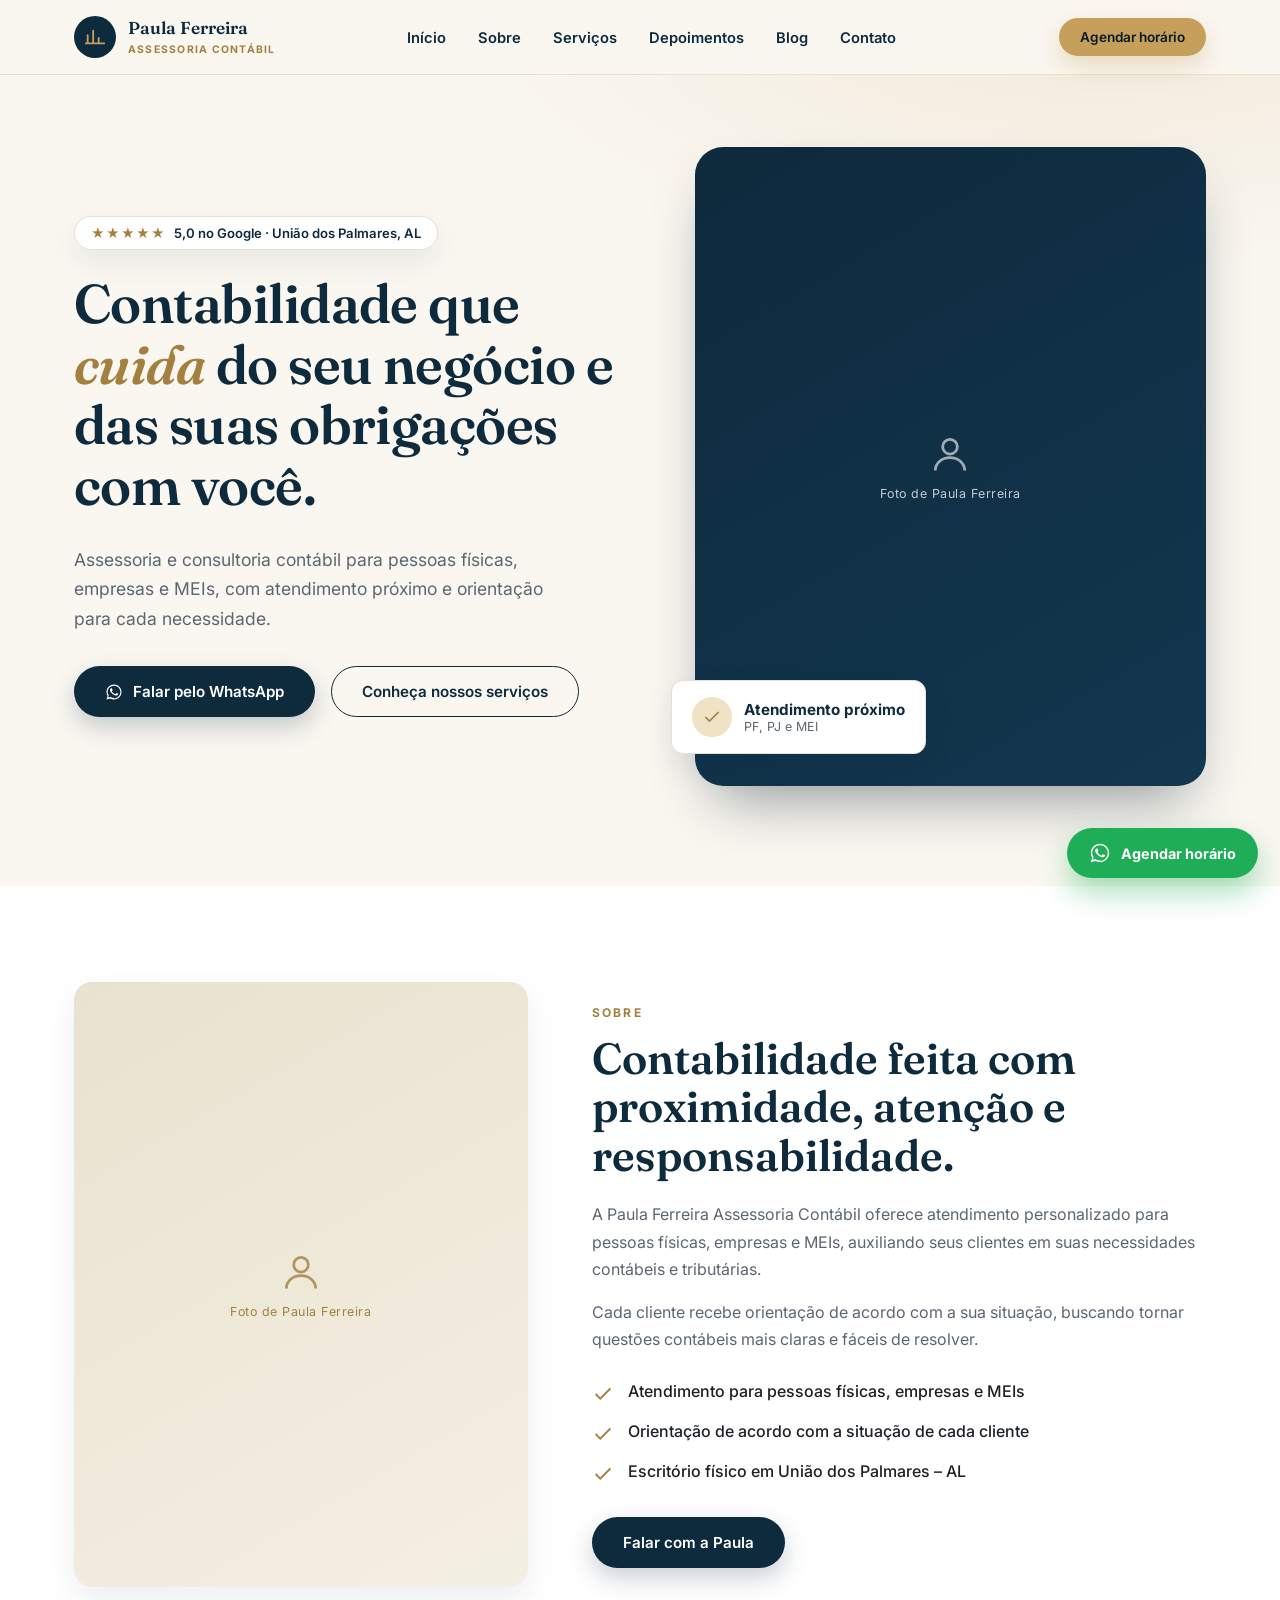
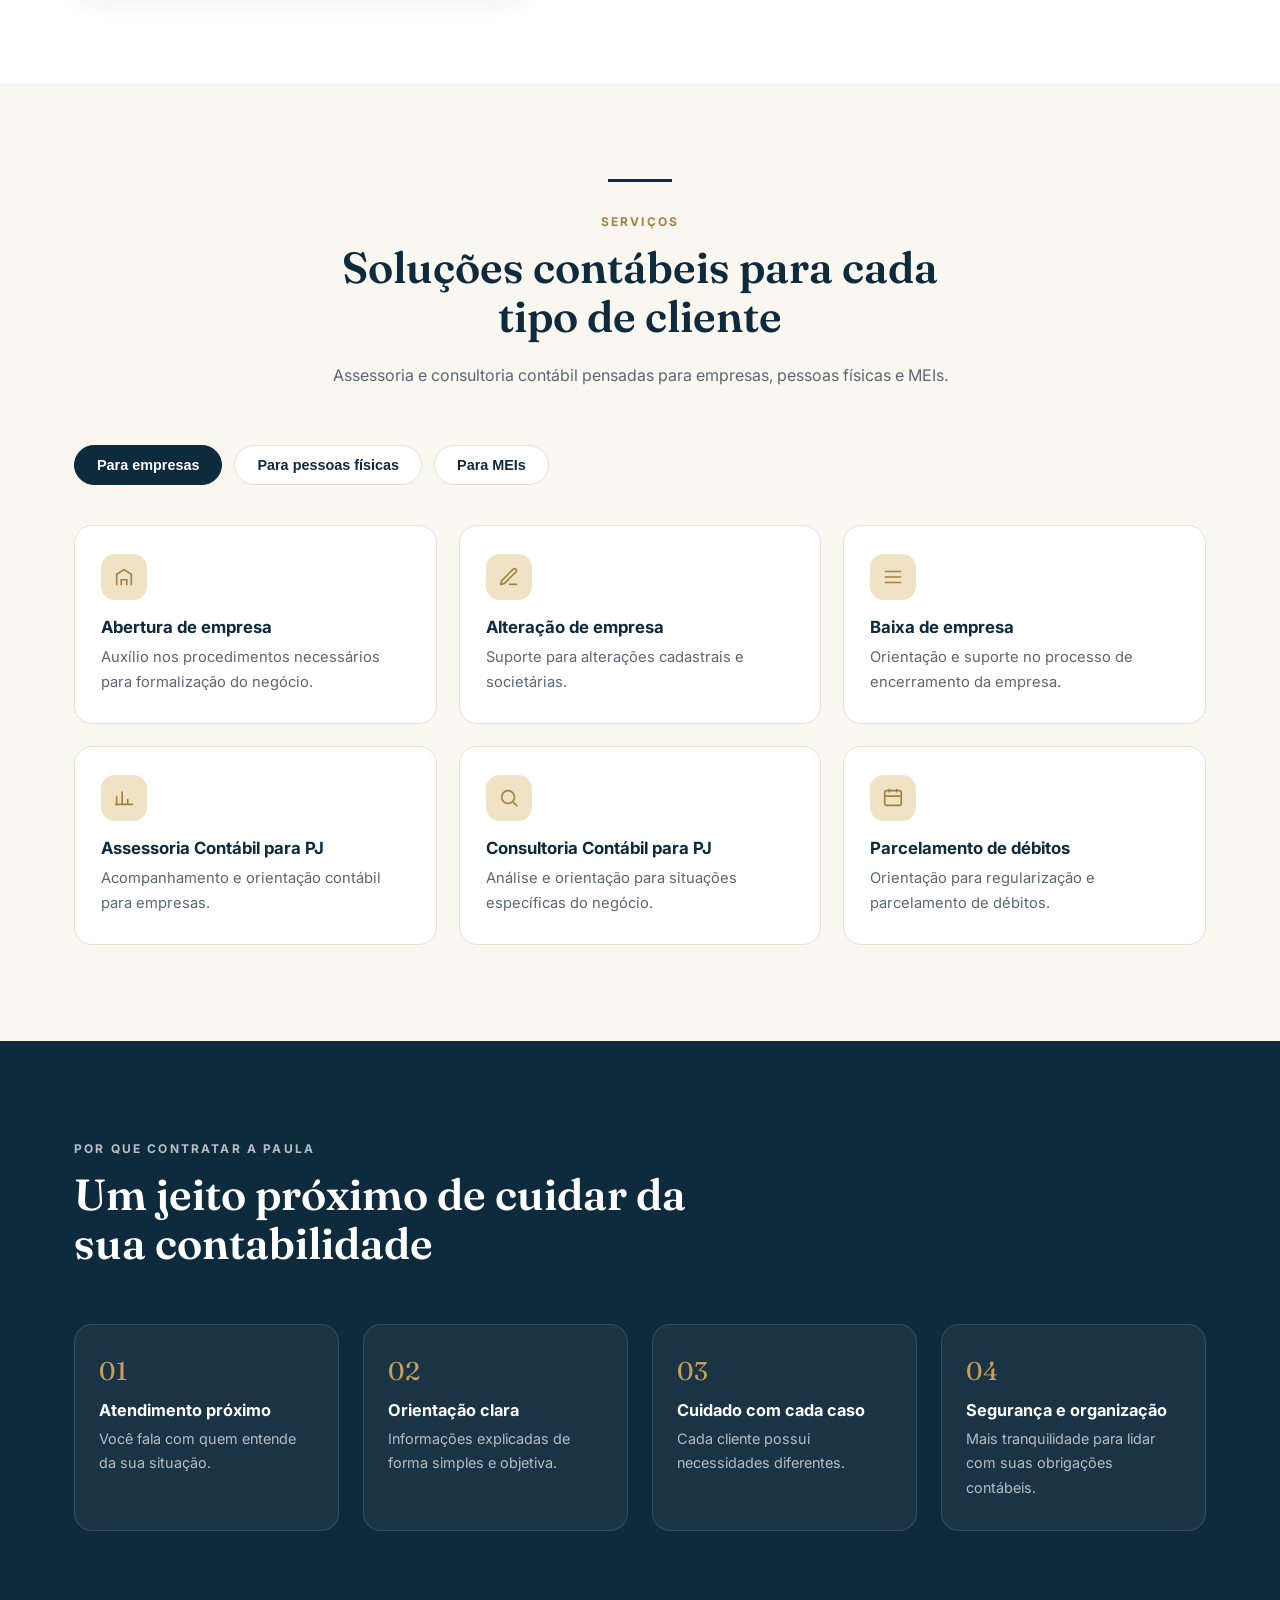
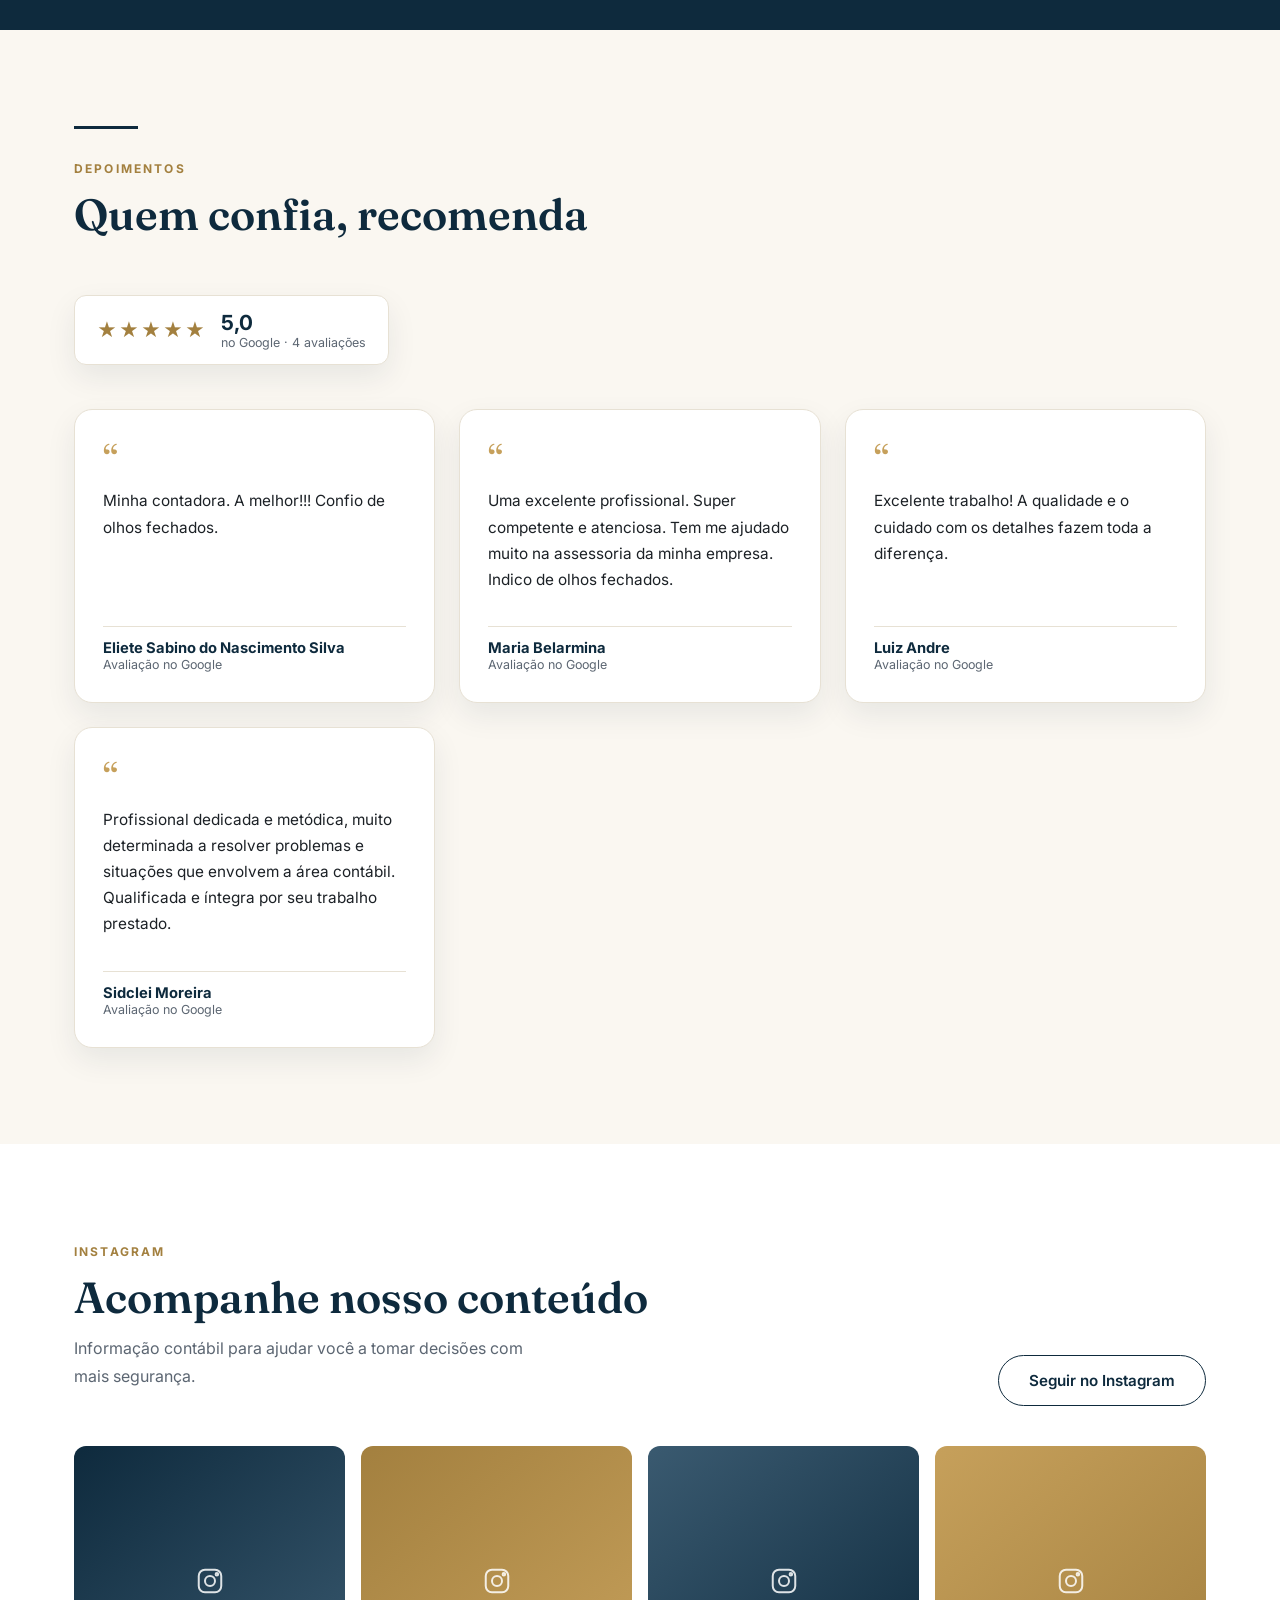
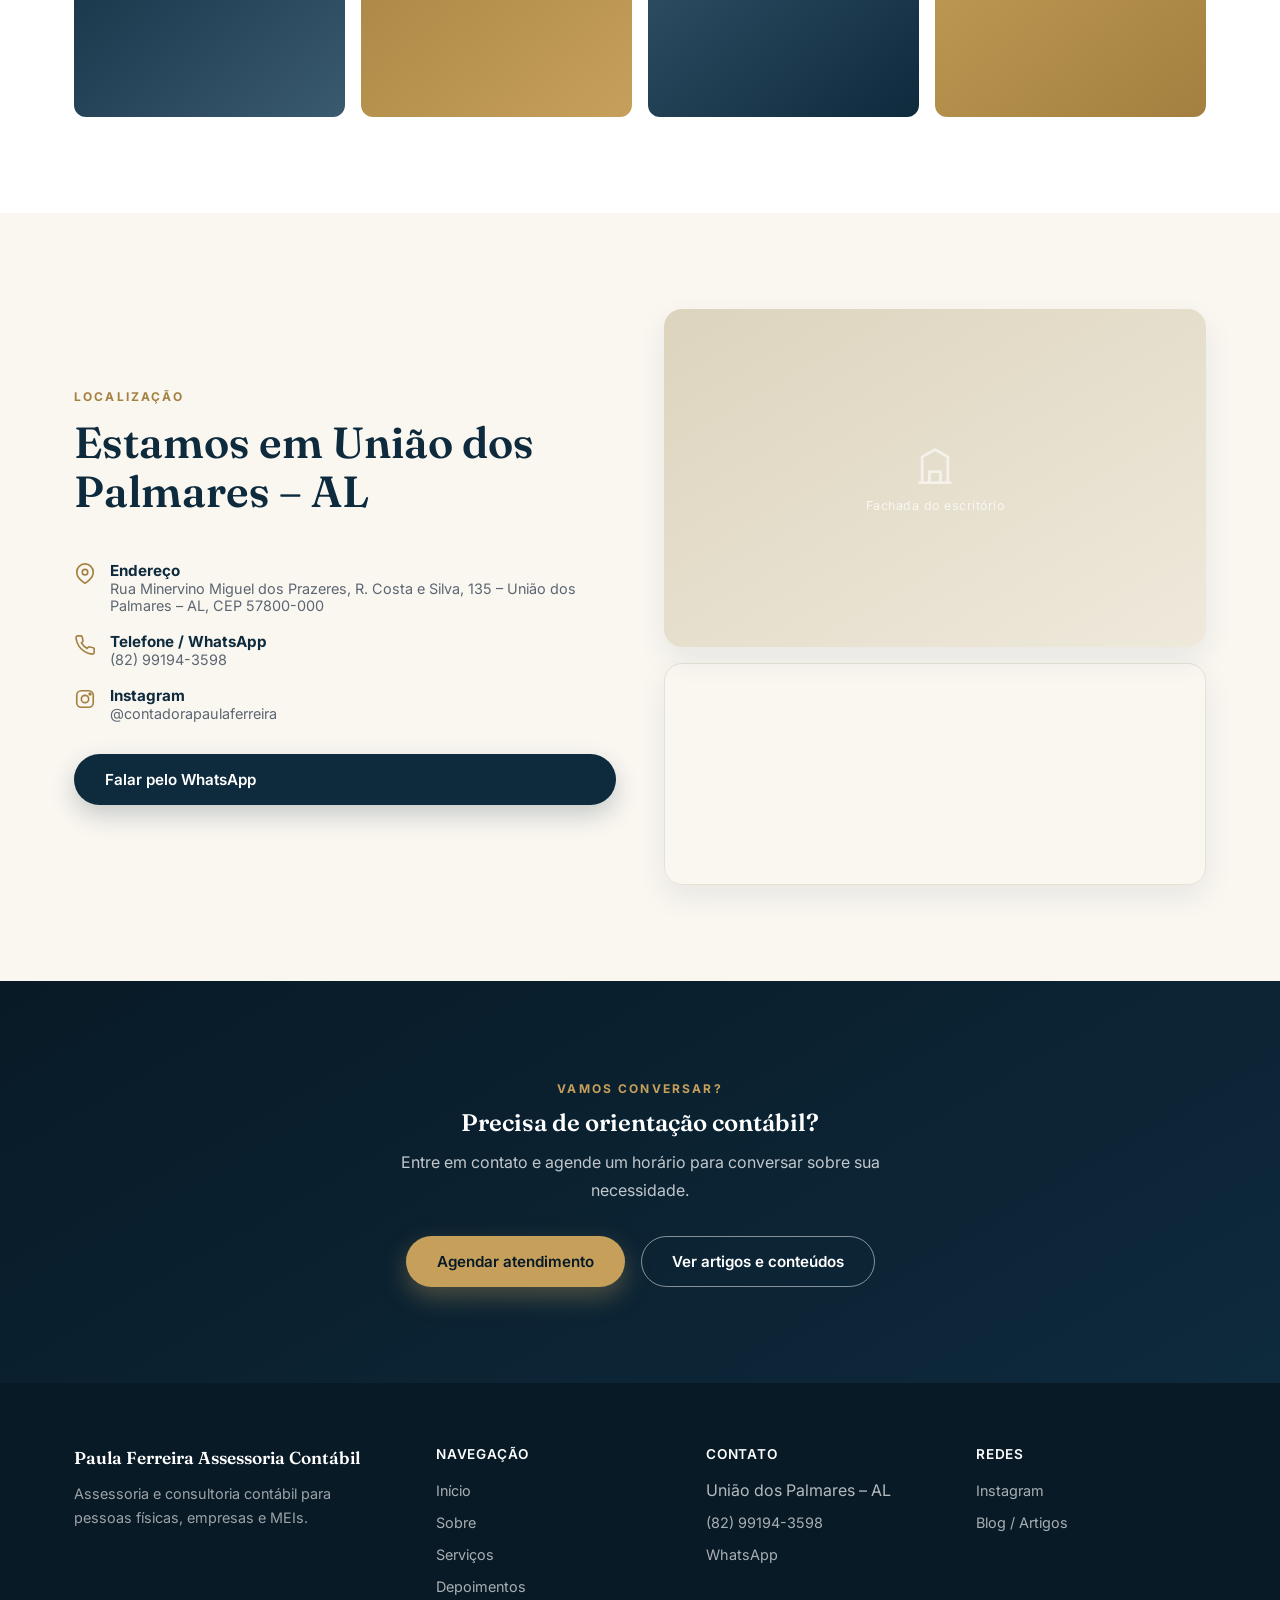
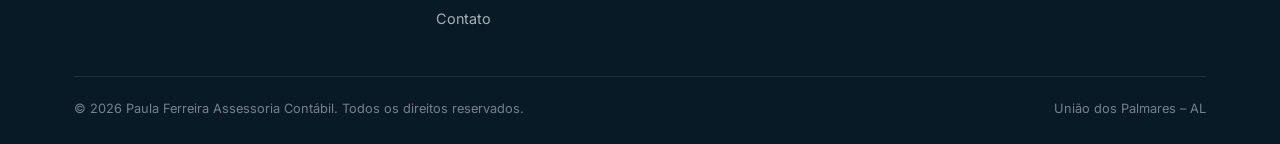
==== index.html @ 65ecd917 "Cria site institucional e página de artigos da Paula Ferreira Assessoria Contábil Site estático (HTM" ====
<!DOCTYPE html>
<html lang="pt-BR">
<head>
<meta charset="UTF-8">
<meta name="viewport" content="width=device-width, initial-scale=1.0">
<title>Contadora em União dos Palmares – AL | Paula Ferreira Assessoria Contábil</title>
<meta name="description" content="Assessoria e consultoria contábil em União dos Palmares - AL, para pessoas físicas, empresas e MEIs. Atendimento próximo, Imposto de Renda, Carnê-Leão, abertura e regularização de empresas. Fale agora pelo WhatsApp.">
<link rel="canonical" href="https://contadorapaulaferreira.com.br/">
<meta property="og:title" content="Paula Ferreira Assessoria Contábil – Contadora em União dos Palmares, AL">
<meta property="og:description" content="Assessoria e consultoria contábil para pessoas físicas, empresas e MEIs, com atendimento próximo e orientação clara.">
<meta property="og:type" content="website">
<meta property="og:locale" content="pt_BR">
<link rel="preconnect" href="https://fonts.googleapis.com">
<link rel="preconnect" href="https://fonts.gstatic.com" crossorigin>
<link href="https://fonts.googleapis.com/css2?family=Fraunces:wght@500;600;700&family=Inter:wght@400;500;600;700;800&display=swap" rel="stylesheet">
<link rel="stylesheet" href="css/style.css">
<script type="application/ld+json">
{
  "@context": "https://schema.org",
  "@type": "AccountingService",
  "name": "Paula Ferreira Assessoria Contábil",
  "image": "images/paula-hero.jpg",
  "telephone": "+5582991943598",
  "address": {
    "@type": "PostalAddress",
    "streetAddress": "Rua Minervino Miguel dos Prazeres, R. Costa e Silva, 135",
    "addressLocality": "União dos Palmares",
    "addressRegion": "AL",
    "postalCode": "57800-000",
    "addressCountry": "BR"
  },
  "aggregateRating": {
    "@type": "AggregateRating",
    "ratingValue": "5.0",
    "reviewCount": "4"
  }
}
</script>
</head>
<body>

<header class="site-header">
  <nav class="nav">
    <a href="index.html" class="brand">
      <span class="brand-mark">
        <svg viewBox="0 0 24 24" fill="none" stroke="#c6a05b" stroke-width="2" stroke-linecap="round"><path d="M4 19V10M10 19V5M16 19V13M22 19H2"/></svg>
      </span>
      <span class="brand-text">
        <span class="brand-name">Paula Ferreira</span><br>
        <span class="brand-sub">Assessoria Contábil</span>
      </span>
    </a>

    <button class="nav-toggle" aria-label="Abrir menu">
      <span></span><span></span><span></span>
    </button>

    <ul class="nav-links">
      <li><a href="#inicio">Início</a></li>
      <li><a href="#sobre">Sobre</a></li>
      <li><a href="#servicos">Serviços</a></li>
      <li><a href="#depoimentos">Depoimentos</a></li>
      <li><a href="artigos.html">Blog</a></li>
      <li><a href="#contato">Contato</a></li>
      <li>
        <a href="https://wa.me/5582991943598?text=Ol%C3%A1%2C%20Paula!%20Vim%20pelo%20site%20e%20gostaria%20de%20agendar%20um%20atendimento." class="btn btn-gold btn-sm nav-mobile-cta">Agendar horário</a>
      </li>
    </ul>

    <div class="nav-cta">
      <a href="https://wa.me/5582991943598?text=Ol%C3%A1%2C%20Paula!%20Vim%20pelo%20site%20e%20gostaria%20de%20agendar%20um%20atendimento." class="btn btn-gold btn-sm">Agendar horário</a>
    </div>
  </nav>
</header>

<!-- HERO -->
<section id="inicio" class="hero">
  <div class="container hero-grid">
    <div>
      <span class="hero-badge"><span class="stars">★★★★★</span> 5,0 no Google · União dos Palmares, AL</span>
      <h1>Contabilidade que <em>cuida</em> do seu negócio e das suas obrigações com você.</h1>
      <p class="hero-sub">Assessoria e consultoria contábil para pessoas físicas, empresas e MEIs, com atendimento próximo e orientação para cada necessidade.</p>
      <div class="hero-actions">
        <a href="https://wa.me/5582991943598?text=Ol%C3%A1%2C%20Paula!%20Vim%20pelo%20site%20e%20gostaria%20de%20conversar." class="btn btn-primary">
          <svg viewBox="0 0 24 24" fill="currentColor"><path d="M17.5 14.4c-.3-.1-1.7-.9-2-1-.3-.1-.5-.1-.6.1-.2.3-.7 1-.9 1.2-.2.2-.3.2-.6.1-.3-.1-1.3-.5-2.4-1.5-.9-.8-1.5-1.8-1.7-2.1-.2-.3 0-.5.1-.6.1-.1.3-.3.4-.5.1-.1.2-.3.3-.4.1-.2 0-.4 0-.5C10 9 9.6 8 9.4 7.5c-.2-.5-.4-.4-.6-.4h-.5c-.2 0-.5.1-.7.3-.2.3-.9.9-.9 2.1s1 2.5 1.1 2.6c.1.2 1.9 2.9 4.6 4 .6.3 1.1.4 1.5.5.6.2 1.2.2 1.6.1.5-.1 1.7-.7 1.9-1.3.2-.6.2-1.1.2-1.2-.1-.2-.3-.2-.6-.3z"/><path d="M12 2C6.5 2 2 6.5 2 12c0 1.8.5 3.6 1.4 5.1L2 22l5-1.3c1.5.8 3.2 1.3 5 1.3 5.5 0 10-4.5 10-10S17.5 2 12 2zm0 18c-1.6 0-3.2-.4-4.5-1.3l-.3-.2-3 .8.8-2.9-.2-.3C4 14.8 3.5 13.4 3.5 12c0-4.7 3.8-8.5 8.5-8.5s8.5 3.8 8.5 8.5-3.8 8.5-8.5 8.5z"/></svg>
          Falar pelo WhatsApp
        </a>
        <a href="#servicos" class="btn btn-outline">Conheça nossos serviços</a>
      </div>
    </div>

    <div class="hero-media">
      <div class="hero-photo-frame" data-photo>
        <img src="images/paula-hero.jpg" alt="Paula Ferreira, contadora responsável pela Paula Ferreira Assessoria Contábil" data-fallback onerror="this.closest('[data-photo]').classList.add('is-fallback')">
        <div class="img-fallback">
          <svg viewBox="0 0 24 24" fill="none" stroke="currentColor" stroke-width="1.5"><circle cx="12" cy="8" r="4"/><path d="M4 21c0-4 3.6-7 8-7s8 3 8 7"/></svg>
          <span>Foto de Paula Ferreira</span>
        </div>
      </div>
      <div class="hero-float-card">
        <span class="icon">
          <svg viewBox="0 0 24 24" fill="none" stroke="currentColor" stroke-width="2"><path d="M20 6L9 17l-5-5"/></svg>
        </span>
        <span>
          <strong>Atendimento próximo</strong>
          <span>PF, PJ e MEI</span>
        </span>
      </div>
    </div>
  </div>
</section>

<!-- SOBRE -->
<section id="sobre" class="about">
  <div class="container about-grid">
    <div class="about-photo" data-photo>
      <img src="images/paula-mesa.jpg" alt="Paula Ferreira em seu escritório de contabilidade" data-fallback onerror="this.closest('[data-photo]').classList.add('is-fallback')">
      <div class="img-fallback">
        <svg viewBox="0 0 24 24" fill="none" stroke="currentColor" stroke-width="1.5"><circle cx="12" cy="8" r="4"/><path d="M4 21c0-4 3.6-7 8-7s8 3 8 7"/></svg>
        <span>Foto de Paula Ferreira</span>
      </div>
    </div>
    <div>
      <span class="overline">Sobre</span>
      <h2 class="section-title">Contabilidade feita com proximidade, atenção e responsabilidade.</h2>
      <p>A Paula Ferreira Assessoria Contábil oferece atendimento personalizado para pessoas físicas, empresas e MEIs, auxiliando seus clientes em suas necessidades contábeis e tributárias.</p>
      <p>Cada cliente recebe orientação de acordo com a sua situação, buscando tornar questões contábeis mais claras e fáceis de resolver.</p>
      <ul class="about-list">
        <li><svg viewBox="0 0 24 24" fill="none" stroke="currentColor" stroke-width="2"><path d="M20 6L9 17l-5-5"/></svg> Atendimento para pessoas físicas, empresas e MEIs</li>
        <li><svg viewBox="0 0 24 24" fill="none" stroke="currentColor" stroke-width="2"><path d="M20 6L9 17l-5-5"/></svg> Orientação de acordo com a situação de cada cliente</li>
        <li><svg viewBox="0 0 24 24" fill="none" stroke="currentColor" stroke-width="2"><path d="M20 6L9 17l-5-5"/></svg> Escritório físico em União dos Palmares – AL</li>
      </ul>
      <div style="margin-top:32px;">
        <a href="https://wa.me/5582991943598?text=Ol%C3%A1%2C%20Paula!%20Quero%20saber%20mais%20sobre%20a%20assessoria%20cont%C3%A1bil." class="btn btn-primary">Falar com a Paula</a>
      </div>
    </div>
  </div>
</section>

<!-- SERVIÇOS -->
<section id="servicos" class="services">
  <div class="container">
    <div class="section-head center">
      <hr class="rule-top">
      <span class="overline">Serviços</span>
      <h2 class="section-title">Soluções contábeis para cada tipo de cliente</h2>
      <p>Assessoria e consultoria contábil pensadas para empresas, pessoas físicas e MEIs.</p>
    </div>

    <div class="service-tabs">
      <button class="tab-btn active" data-target="panel-pj">Para empresas</button>
      <button class="tab-btn" data-target="panel-pf">Para pessoas físicas</button>
      <button class="tab-btn" data-target="panel-mei">Para MEIs</button>
    </div>

    <div id="panel-pj" class="service-panel active">
      <div class="service-grid">
        <div class="service-card">
          <span class="icon"><svg viewBox="0 0 24 24" fill="none" stroke="currentColor" stroke-width="1.8"><path d="M4 21V9l8-5 8 5v12"/><path d="M9 21v-6h6v6"/></svg></span>
          <h3>Abertura de empresa</h3>
          <p>Auxílio nos procedimentos necessários para formalização do negócio.</p>
        </div>
        <div class="service-card">
          <span class="icon"><svg viewBox="0 0 24 24" fill="none" stroke="currentColor" stroke-width="1.8"><path d="M12 20h9"/><path d="M16.5 3.5a2.1 2.1 0 013 3L7 19l-4 1 1-4L16.5 3.5z"/></svg></span>
          <h3>Alteração de empresa</h3>
          <p>Suporte para alterações cadastrais e societárias.</p>
        </div>
        <div class="service-card">
          <span class="icon"><svg viewBox="0 0 24 24" fill="none" stroke="currentColor" stroke-width="1.8"><path d="M3 6h18M3 12h18M3 18h18"/></svg></span>
          <h3>Baixa de empresa</h3>
          <p>Orientação e suporte no processo de encerramento da empresa.</p>
        </div>
        <div class="service-card">
          <span class="icon"><svg viewBox="0 0 24 24" fill="none" stroke="currentColor" stroke-width="1.8"><path d="M4 19V10M10 19V5M16 19V13M22 19H2"/></svg></span>
          <h3>Assessoria Contábil para PJ</h3>
          <p>Acompanhamento e orientação contábil para empresas.</p>
        </div>
        <div class="service-card">
          <span class="icon"><svg viewBox="0 0 24 24" fill="none" stroke="currentColor" stroke-width="1.8"><circle cx="11" cy="11" r="7"/><path d="M21 21l-4.3-4.3"/></svg></span>
          <h3>Consultoria Contábil para PJ</h3>
          <p>Análise e orientação para situações específicas do negócio.</p>
        </div>
        <div class="service-card">
          <span class="icon"><svg viewBox="0 0 24 24" fill="none" stroke="currentColor" stroke-width="1.8"><rect x="3" y="4" width="18" height="16" rx="2"/><path d="M8 2v4M16 2v4M3 10h18"/></svg></span>
          <h3>Parcelamento de débitos</h3>
          <p>Orientação para regularização e parcelamento de débitos.</p>
        </div>
      </div>
    </div>

    <div id="panel-pf" class="service-panel">
      <div class="service-grid">
        <div class="service-card">
          <span class="icon"><svg viewBox="0 0 24 24" fill="none" stroke="currentColor" stroke-width="1.8"><circle cx="12" cy="8" r="4"/><path d="M4 21c0-4 3.6-7 8-7s8 3 8 7"/></svg></span>
          <h3>Assessoria Contábil para Pessoa Física</h3>
          <p>Acompanhamento contábil próximo para suas necessidades pessoais.</p>
        </div>
        <div class="service-card">
          <span class="icon"><svg viewBox="0 0 24 24" fill="none" stroke="currentColor" stroke-width="1.8"><circle cx="11" cy="11" r="7"/><path d="M21 21l-4.3-4.3"/></svg></span>
          <h3>Consultoria Contábil para Pessoa Física</h3>
          <p>Orientação para situações específicas do seu dia a dia.</p>
        </div>
        <div class="service-card">
          <span class="icon"><svg viewBox="0 0 24 24" fill="none" stroke="currentColor" stroke-width="1.8"><path d="M4 4h16v16H4z"/><path d="M8 4v16M4 9h4"/></svg></span>
          <h3>Imposto de Renda</h3>
          <p>Orientação e suporte relacionado à declaração de Imposto de Renda.</p>
        </div>
        <div class="service-card">
          <span class="icon"><svg viewBox="0 0 24 24" fill="none" stroke="currentColor" stroke-width="1.8"><path d="M12 2v20M17 5H9.5a3.5 3.5 0 000 7h5a3.5 3.5 0 010 7H6"/></svg></span>
          <h3>Carnê-Leão</h3>
          <p>Orientação para contribuintes sujeitos ao Carnê-Leão.</p>
        </div>
        <div class="service-card">
          <span class="icon"><svg viewBox="0 0 24 24" fill="none" stroke="currentColor" stroke-width="1.8"><rect x="3" y="5" width="18" height="14" rx="2"/><path d="M3 9h18"/></svg></span>
          <h3>Alteração de CPF na Receita Federal</h3>
          <p>Suporte para procedimentos relacionados à regularização ou alteração cadastral do CPF.</p>
        </div>
      </div>
    </div>

    <div id="panel-mei" class="service-panel">
      <div class="service-grid">
        <div class="service-card">
          <span class="icon"><svg viewBox="0 0 24 24" fill="none" stroke="currentColor" stroke-width="1.8"><path d="M3 21h18M5 21V7l7-4 7 4v14M9 21v-6h6v6"/></svg></span>
          <h3>Assessoria e Consultoria para MEI</h3>
          <p>Orientação para quem é MEI e precisa manter suas obrigações em dia.</p>
        </div>
      </div>
    </div>
  </div>
</section>

<!-- DIFERENCIAIS -->
<section class="diff">
  <div class="container">
    <div class="section-head">
      <span class="overline">Por que contratar a Paula</span>
      <h2 class="section-title">Um jeito próximo de cuidar da sua contabilidade</h2>
    </div>
    <div class="diff-grid">
      <div class="diff-card">
        <div class="num">01</div>
        <h3>Atendimento próximo</h3>
        <p>Você fala com quem entende da sua situação.</p>
      </div>
      <div class="diff-card">
        <div class="num">02</div>
        <h3>Orientação clara</h3>
        <p>Informações explicadas de forma simples e objetiva.</p>
      </div>
      <div class="diff-card">
        <div class="num">03</div>
        <h3>Cuidado com cada caso</h3>
        <p>Cada cliente possui necessidades diferentes.</p>
      </div>
      <div class="diff-card">
        <div class="num">04</div>
        <h3>Segurança e organização</h3>
        <p>Mais tranquilidade para lidar com suas obrigações contábeis.</p>
      </div>
    </div>
  </div>
</section>

<!-- DEPOIMENTOS -->
<section id="depoimentos" class="testimonials">
  <div class="container">
    <div class="section-head">
      <hr class="rule-top">
      <span class="overline">Depoimentos</span>
      <h2 class="section-title">Quem confia, recomenda</h2>
    </div>

    <div class="rating-row">
      <div class="rating-badge">
        <span class="stars">★★★★★</span>
        <span>
          <strong>5,0</strong>
          <span>no Google · 4 avaliações</span>
        </span>
      </div>
    </div>

    <div class="testi-grid">
      <div class="testi-card">
        <span class="quote-mark">&ldquo;</span>
        <p>Minha contadora. A melhor!!! Confio de olhos fechados.</p>
        <hr class="divider">
        <span class="author">Eliete Sabino do Nascimento Silva</span>
        <span class="meta">Avaliação no Google</span>
      </div>
      <div class="testi-card">
        <span class="quote-mark">&ldquo;</span>
        <p>Uma excelente profissional. Super competente e atenciosa. Tem me ajudado muito na assessoria da minha empresa. Indico de olhos fechados.</p>
        <hr class="divider">
        <span class="author">Maria Belarmina</span>
        <span class="meta">Avaliação no Google</span>
      </div>
      <div class="testi-card">
        <span class="quote-mark">&ldquo;</span>
        <p>Excelente trabalho! A qualidade e o cuidado com os detalhes fazem toda a diferença.</p>
        <hr class="divider">
        <span class="author">Luiz Andre</span>
        <span class="meta">Avaliação no Google</span>
      </div>
      <div class="testi-card">
        <span class="quote-mark">&ldquo;</span>
        <p>Profissional dedicada e metódica, muito determinada a resolver problemas e situações que envolvem a área contábil. Qualificada e íntegra por seu trabalho prestado.</p>
        <hr class="divider">
        <span class="author">Sidclei Moreira</span>
        <span class="meta">Avaliação no Google</span>
      </div>
    </div>
  </div>
</section>

<!-- INSTAGRAM -->
<section class="instagram">
  <div class="container">
    <div class="insta-head">
      <div>
        <span class="overline">Instagram</span>
        <h2 class="section-title" style="margin-bottom:0;">Acompanhe nosso conteúdo</h2>
        <p style="margin-top:14px; max-width:480px;">Informação contábil para ajudar você a tomar decisões com mais segurança.</p>
      </div>
      <a href="https://instagram.com/contadorapaulaferreira" target="_blank" rel="noopener" class="btn btn-outline">Seguir no Instagram</a>
    </div>
    <div class="insta-grid">
      <div class="insta-tile"><svg viewBox="0 0 24 24" fill="none" stroke="currentColor" stroke-width="1.6"><rect x="3" y="3" width="18" height="18" rx="5"/><circle cx="12" cy="12" r="4"/><circle cx="17.5" cy="6.5" r="1"/></svg></div>
      <div class="insta-tile"><svg viewBox="0 0 24 24" fill="none" stroke="currentColor" stroke-width="1.6"><rect x="3" y="3" width="18" height="18" rx="5"/><circle cx="12" cy="12" r="4"/><circle cx="17.5" cy="6.5" r="1"/></svg></div>
      <div class="insta-tile"><svg viewBox="0 0 24 24" fill="none" stroke="currentColor" stroke-width="1.6"><rect x="3" y="3" width="18" height="18" rx="5"/><circle cx="12" cy="12" r="4"/><circle cx="17.5" cy="6.5" r="1"/></svg></div>
      <div class="insta-tile"><svg viewBox="0 0 24 24" fill="none" stroke="currentColor" stroke-width="1.6"><rect x="3" y="3" width="18" height="18" rx="5"/><circle cx="12" cy="12" r="4"/><circle cx="17.5" cy="6.5" r="1"/></svg></div>
    </div>
  </div>
</section>

<!-- LOCALIZAÇÃO -->
<section id="contato" class="location">
  <div class="container loc-grid">
    <div class="loc-info">
      <span class="overline">Localização</span>
      <h2 class="section-title">Estamos em União dos Palmares – AL</h2>
      <ul class="loc-list">
        <li>
          <svg viewBox="0 0 24 24" fill="none" stroke="currentColor" stroke-width="1.8"><path d="M21 10c0 7-9 12-9 12s-9-5-9-12a9 9 0 1118 0z"/><circle cx="12" cy="10" r="3"/></svg>
          <span><strong>Endereço</strong><span>Rua Minervino Miguel dos Prazeres, R. Costa e Silva, 135 – União dos Palmares – AL, CEP 57800-000</span></span>
        </li>
        <li>
          <svg viewBox="0 0 24 24" fill="none" stroke="currentColor" stroke-width="1.8"><path d="M22 16.9v3a2 2 0 01-2.2 2 19.8 19.8 0 01-8.6-3 19.5 19.5 0 01-6-6 19.8 19.8 0 01-3-8.7A2 2 0 014.1 2h3a2 2 0 012 1.7c.1.9.3 1.8.6 2.7a2 2 0 01-.4 2.1L8.1 9.7a16 16 0 006 6l1.2-1.2a2 2 0 012.1-.4c.9.3 1.8.5 2.7.6a2 2 0 011.9 2.2z"/></svg>
          <span><strong>Telefone / WhatsApp</strong><span>(82) 99194-3598</span></span>
        </li>
        <li>
          <svg viewBox="0 0 24 24" fill="none" stroke="currentColor" stroke-width="1.8"><rect x="3" y="3" width="18" height="18" rx="5"/><circle cx="12" cy="12" r="4"/><circle cx="17.5" cy="6.5" r="1"/></svg>
          <span><strong>Instagram</strong><span>@contadorapaulaferreira</span></span>
        </li>
      </ul>
      <a href="https://wa.me/5582991943598?text=Ol%C3%A1%2C%20Paula!%20Gostaria%20de%20falar%20sobre%20contabilidade." class="btn btn-primary">Falar pelo WhatsApp</a>
    </div>

    <div class="loc-media">
      <div class="loc-photo" data-photo>
        <img src="images/escritorio-fachada.jpg" alt="Fachada do escritório Paula Ferreira Assessoria Contábil" data-fallback onerror="this.closest('[data-photo]').classList.add('is-fallback')">
        <div class="img-fallback">
          <svg viewBox="0 0 24 24" fill="none" stroke="currentColor" stroke-width="1.5"><path d="M3 21h18M5 21V7l7-4 7 4v14M9 21v-6h6v6"/></svg>
          <span>Fachada do escritório</span>
        </div>
      </div>
      <div class="map-frame">
        <iframe
          src="https://maps.google.com/maps?q=Rua%20Minervino%20Miguel%20dos%20Prazeres%2C%20135%2C%20Uni%C3%A3o%20dos%20Palmares%2C%20AL%2C%2057800-000&output=embed"
          loading="lazy" referrerpolicy="no-referrer-when-downgrade" title="Mapa - Paula Ferreira Assessoria Contábil"></iframe>
      </div>
    </div>
  </div>
</section>

<!-- CTA FINAL -->
<section class="cta-final">
  <div class="container">
    <span class="overline" style="color:var(--gold);">Vamos conversar?</span>
    <h2>Precisa de orientação contábil?</h2>
    <p>Entre em contato e agende um horário para conversar sobre sua necessidade.</p>
    <div class="cta-actions">
      <a href="https://wa.me/5582991943598?text=Ol%C3%A1%2C%20Paula!%20Quero%20agendar%20um%20atendimento." class="btn btn-gold">Agendar atendimento</a>
      <a href="artigos.html" class="btn btn-outline-light">Ver artigos e conteúdos</a>
    </div>
  </div>
</section>

<footer class="site-footer">
  <div class="container">
    <div class="footer-grid">
      <div class="footer-brand">
        <span class="brand-name">Paula Ferreira Assessoria Contábil</span>
        <p>Assessoria e consultoria contábil para pessoas físicas, empresas e MEIs.</p>
      </div>
      <div class="footer-col">
        <h4>Navegação</h4>
        <ul>
          <li><a href="#inicio">Início</a></li>
          <li><a href="#sobre">Sobre</a></li>
          <li><a href="#servicos">Serviços</a></li>
          <li><a href="#depoimentos">Depoimentos</a></li>
          <li><a href="#contato">Contato</a></li>
        </ul>
      </div>
      <div class="footer-col">
        <h4>Contato</h4>
        <ul>
          <li>União dos Palmares – AL</li>
          <li><a href="tel:+5582991943598">(82) 99194-3598</a></li>
          <li><a href="https://wa.me/5582991943598" target="_blank" rel="noopener">WhatsApp</a></li>
        </ul>
      </div>
      <div class="footer-col">
        <h4>Redes</h4>
        <ul>
          <li><a href="https://instagram.com/contadorapaulaferreira" target="_blank" rel="noopener">Instagram</a></li>
          <li><a href="artigos.html">Blog / Artigos</a></li>
        </ul>
      </div>
    </div>
    <div class="footer-bottom">
      <span>&copy; <span id="year"></span> Paula Ferreira Assessoria Contábil. Todos os direitos reservados.</span>
      <span>União dos Palmares – AL</span>
    </div>
  </div>
</footer>

<a href="https://wa.me/5582991943598?text=Ol%C3%A1%2C%20Paula!%20Vim%20pelo%20site%20e%20gostaria%20de%20agendar%20um%20atendimento." class="wa-float" target="_blank" rel="noopener">
  <svg viewBox="0 0 24 24" fill="currentColor"><path d="M17.5 14.4c-.3-.1-1.7-.9-2-1-.3-.1-.5-.1-.6.1-.2.3-.7 1-.9 1.2-.2.2-.3.2-.6.1-.3-.1-1.3-.5-2.4-1.5-.9-.8-1.5-1.8-1.7-2.1-.2-.3 0-.5.1-.6.1-.1.3-.3.4-.5.1-.1.2-.3.3-.4.1-.2 0-.4 0-.5C10 9 9.6 8 9.4 7.5c-.2-.5-.4-.4-.6-.4h-.5c-.2 0-.5.1-.7.3-.2.3-.9.9-.9 2.1s1 2.5 1.1 2.6c.1.2 1.9 2.9 4.6 4 .6.3 1.1.4 1.5.5.6.2 1.2.2 1.6.1.5-.1 1.7-.7 1.9-1.3.2-.6.2-1.1.2-1.2-.1-.2-.3-.2-.6-.3z"/><path d="M12 2C6.5 2 2 6.5 2 12c0 1.8.5 3.6 1.4 5.1L2 22l5-1.3c1.5.8 3.2 1.3 5 1.3 5.5 0 10-4.5 10-10S17.5 2 12 2zm0 18c-1.6 0-3.2-.4-4.5-1.3l-.3-.2-3 .8.8-2.9-.2-.3C4 14.8 3.5 13.4 3.5 12c0-4.7 3.8-8.5 8.5-8.5s8.5 3.8 8.5 8.5-3.8 8.5-8.5 8.5z"/></svg>
  <span>Agendar horário</span>
</a>

<script src="js/main.js"></script>
</body>
</html>
---- css/style.css ----
/* =========================================================
   Paula Ferreira Assessoria Contábil — Stylesheet
   ========================================================= */

:root{
  --navy: #0e2a3d;
  --navy-dark: #081a26;
  --navy-soft: #12374f;
  --gold: #c6a05b;
  --gold-dark: #a3803f;
  --gold-light: #f0e2c4;
  --cream: #faf7f1;
  --white: #ffffff;
  --ink: #1c2126;
  --muted: #5c6672;
  --line: #e7e1d4;
  --shadow: 0 12px 30px rgba(14, 42, 61, 0.08);
  --radius: 18px;
  --radius-sm: 12px;
  --maxw: 1180px;
}

*, *::before, *::after{ box-sizing: border-box; }
html{ scroll-behavior: smooth; }
body{
  margin:0;
  font-family: 'Inter', -apple-system, BlinkMacSystemFont, 'Segoe UI', sans-serif;
  color: var(--ink);
  background: var(--cream);
  -webkit-font-smoothing: antialiased;
  overflow-x: hidden;
}
img{ max-width:100%; display:block; }
a{ color: inherit; text-decoration: none; }
ul{ list-style:none; margin:0; padding:0; }
h1,h2,h3,h4{
  font-family: 'Fraunces', Georgia, serif;
  color: var(--navy);
  margin: 0 0 .5em;
  line-height: 1.12;
  font-weight: 600;
}
p{ margin:0 0 1em; color: var(--muted); line-height:1.7; }
.container{ max-width: var(--maxw); margin:0 auto; padding: 0 24px; }
section{ padding: 96px 0; }
.section-inner{ position:relative; }

.overline{
  display:inline-block;
  font-size: .75rem;
  font-weight: 700;
  letter-spacing: .18em;
  text-transform: uppercase;
  color: var(--gold-dark);
  margin-bottom: 14px;
}
.section-head{ margin-bottom: 56px; max-width: 640px; }
.section-head.center{ margin-left:auto; margin-right:auto; text-align:center; }
.section-title{ font-size: clamp(2rem, 3.4vw, 2.75rem); }
.section-title .accent{ color: var(--gold-dark); font-style: italic; }
.rule-top{
  border:0; border-top: 3px solid var(--navy);
  width: 64px; margin: 0 0 28px;
}
.section-head.center .rule-top{ margin-left:auto; margin-right:auto; }

/* ---------- Buttons ---------- */
.btn{
  display:inline-flex; align-items:center; gap:10px;
  padding: 15px 30px;
  border-radius: 999px;
  font-weight: 600;
  font-size: .95rem;
  font-family:'Inter',sans-serif;
  border: 1.5px solid transparent;
  cursor:pointer;
  transition: transform .18s ease, box-shadow .18s ease, background .18s ease, color .18s ease;
  white-space: nowrap;
}
.btn:hover{ transform: translateY(-2px); }
.btn-primary{ background: var(--navy); color: var(--white); box-shadow: 0 10px 24px rgba(14,42,61,.22); }
.btn-primary:hover{ background: var(--navy-dark); }
.btn-gold{ background: var(--gold); color: var(--navy-dark); box-shadow: 0 10px 24px rgba(198,160,91,.35); }
.btn-gold:hover{ background: var(--gold-dark); color: var(--white); }
.btn-outline{ background: transparent; border-color: var(--navy); color: var(--navy); }
.btn-outline:hover{ background: var(--navy); color: var(--white); }
.btn-outline-light{ background: transparent; border-color: rgba(255,255,255,.5); color: var(--white); }
.btn-outline-light:hover{ background: rgba(255,255,255,.12); border-color:#fff; }
.btn-sm{ padding: 10px 20px; font-size: .85rem; }
.btn svg{ width:18px; height:18px; flex-shrink:0; }

/* ---------- Header ---------- */
.site-header{
  position: sticky; top:0; z-index: 500;
  background: var(--cream);
  border-bottom: 1px solid var(--line);
}
.nav{
  display:flex; align-items:center; justify-content:space-between;
  padding: 16px 24px;
  max-width: var(--maxw); margin:0 auto;
}
.brand{ display:flex; align-items:center; gap:12px; }
.brand-mark{
  width:42px; height:42px; border-radius:50%;
  background: var(--navy);
  display:flex; align-items:center; justify-content:center;
  flex-shrink:0;
}
.brand-mark svg{ width:22px; height:22px; }
.brand-text{ line-height:1.15; }
.brand-name{ font-family:'Fraunces',serif; font-weight:600; font-size:1.08rem; color:var(--navy); }
.brand-sub{ font-size:.65rem; letter-spacing:.12em; text-transform:uppercase; color: var(--gold-dark); font-weight:700; }

.nav-links{ display:flex; align-items:center; gap:32px; }
.nav-links a{
  font-size:.92rem; font-weight:600; color: var(--navy);
  position:relative; padding: 4px 0;
}
.nav-links a::after{
  content:''; position:absolute; left:0; bottom:-2px; width:0; height:2px;
  background: var(--gold); transition: width .2s ease;
}
.nav-links a:hover::after{ width:100%; }
.nav-cta{ display:flex; align-items:center; gap:14px; }
.nav-links .nav-mobile-cta{ display:none; }
.nav-toggle{
  display:none; background:none; border:none; cursor:pointer; padding:6px;
}
.nav-toggle span{ display:block; width:24px; height:2px; background:var(--navy); margin:5px 0; transition: all .25s ease; }

/* ---------- Hero ---------- */
.hero{
  padding: 72px 0 100px;
  background:
    radial-gradient(1100px 480px at 85% -10%, rgba(198,160,91,.16), transparent 60%),
    var(--cream);
  position:relative;
  overflow:hidden;
}
.hero-grid{
  display:grid; grid-template-columns: 1.05fr .95fr; gap: 56px; align-items:center;
}
.hero-badge{
  display:inline-flex; align-items:center; gap:8px;
  background: var(--white); border:1px solid var(--line);
  padding: 8px 16px; border-radius: 999px;
  font-size:.82rem; font-weight:600; color: var(--navy);
  margin-bottom: 24px; box-shadow: var(--shadow);
}
.hero-badge .stars{ color: var(--gold-dark); letter-spacing:1px; }
.hero h1{
  font-size: clamp(2.3rem, 4.4vw, 3.4rem);
  letter-spacing: -.01em;
}
.hero h1 em{ font-style:italic; color: var(--gold-dark); }
.hero-sub{ font-size: 1.1rem; max-width: 500px; margin-bottom: 32px; }
.hero-actions{ display:flex; gap:16px; flex-wrap:wrap; }
.hero-media{ position:relative; }
.hero-photo-frame{
  position:relative; border-radius: 28px; overflow:hidden;
  aspect-ratio: 4/5; background: linear-gradient(150deg, var(--navy), var(--navy-soft));
  box-shadow: 0 30px 60px -20px rgba(8,26,38,.45);
}
.hero-photo-frame img{ width:100%; height:100%; object-fit:cover; }
[data-photo]{ position:relative; }
[data-photo] .img-fallback{ display:none; position:absolute; inset:0; }
[data-photo].is-fallback img{ display:none; }
[data-photo].is-fallback .img-fallback{ display:flex; }
.img-fallback{
  width:100%; height:100%; flex-direction:column; align-items:center; justify-content:center;
  gap:10px; color: rgba(255,255,255,.75); text-align:center; padding:20px;
}
.img-fallback svg{ width:44px; height:44px; opacity:.8; }
.img-fallback span{ font-size:.78rem; letter-spacing:.04em; }
.hero-float-card{
  position:absolute; left:-24px; bottom: 32px;
  background: var(--white); border-radius: var(--radius-sm);
  padding: 16px 20px; box-shadow: var(--shadow);
  display:flex; align-items:center; gap:12px;
  border: 1px solid var(--line);
}
.hero-float-card .icon{
  width:40px; height:40px; border-radius:50%; background: var(--gold-light);
  display:flex; align-items:center; justify-content:center; flex-shrink:0;
}
.hero-float-card .icon svg{ width:20px; height:20px; color: var(--gold-dark); }
.hero-float-card strong{ display:block; font-size:.95rem; color:var(--navy); }
.hero-float-card span{ font-size:.78rem; color: var(--muted); }

/* ---------- About ---------- */
.about{ background: var(--white); }
.about-grid{ display:grid; grid-template-columns: .85fr 1.15fr; gap: 64px; align-items:center; }
.about-photo{
  position:relative; border-radius: var(--radius); overflow:hidden;
  aspect-ratio: 3/4; background: linear-gradient(150deg,#e9e2d0,#f4efe3);
  box-shadow: var(--shadow);
}
.about-photo img{ width:100%; height:100%; object-fit:cover; }
.about-photo .img-fallback{ color: var(--gold-dark); }
.about-list{ margin-top: 28px; display:flex; flex-direction:column; gap:16px; }
.about-list li{ display:flex; gap:14px; align-items:flex-start; color: var(--ink); font-weight:500; }
.about-list svg{ width:22px; height:22px; color: var(--gold-dark); flex-shrink:0; margin-top:2px; }

/* ---------- Services ---------- */
.services{ background: var(--cream); }
.service-tabs{ display:flex; gap:12px; margin-bottom: 40px; flex-wrap:wrap; }
.tab-btn{
  padding: 11px 22px; border-radius: 999px; border:1.5px solid var(--line);
  background: var(--white); color: var(--navy); font-weight:600; font-size:.9rem;
  cursor:pointer; transition: all .2s ease;
}
.tab-btn.active, .tab-btn:hover{ background: var(--navy); color:var(--white); border-color: var(--navy); }
.service-panel{ display:none; }
.service-panel.active{ display:block; animation: fadeUp .35s ease; }
@keyframes fadeUp{ from{opacity:0; transform: translateY(8px);} to{opacity:1; transform:none;} }
.service-grid{ display:grid; grid-template-columns: repeat(3, 1fr); gap: 22px; }
.service-card{
  background: var(--white); border:1px solid var(--line); border-radius: var(--radius);
  padding: 28px 26px; transition: transform .25s ease, box-shadow .25s ease, border-color .25s ease;
}
.service-card:hover{ transform: translateY(-4px); box-shadow: var(--shadow); border-color: transparent; }
.service-card .icon{
  width:46px; height:46px; border-radius: 14px; background: var(--gold-light);
  display:flex; align-items:center; justify-content:center; margin-bottom:18px;
}
.service-card .icon svg{ width:22px; height:22px; color: var(--gold-dark); }
.service-card h3{ font-family:'Inter',sans-serif; font-size:1.05rem; font-weight:700; margin-bottom:8px; }
.service-card p{ font-size:.92rem; margin:0; }

/* ---------- Differentials ---------- */
.diff{ background: var(--navy); color: var(--white); }
.diff .section-head p, .diff .overline{ color: rgba(255,255,255,.7); }
.diff h2{ color: var(--white); }
.diff-grid{ display:grid; grid-template-columns: repeat(4,1fr); gap: 24px; }
.diff-card{
  background: rgba(255,255,255,.05); border:1px solid rgba(255,255,255,.12);
  border-radius: var(--radius); padding: 30px 24px;
  transition: background .25s ease, transform .25s ease;
}
.diff-card:hover{ background: rgba(255,255,255,.09); transform: translateY(-4px); }
.diff-card .num{ font-family:'Fraunces',serif; font-size:1.6rem; color: var(--gold); margin-bottom:14px; }
.diff-card h3{ color:#fff; font-family:'Inter',sans-serif; font-size:1.02rem; font-weight:700; margin-bottom:8px; }
.diff-card p{ color: rgba(255,255,255,.68); font-size:.9rem; margin:0; }

/* ---------- Testimonials ---------- */
.testimonials{ background: var(--cream); border-top: 3px solid var(--navy); }
.rating-row{
  display:flex; align-items:center; gap:18px; margin-bottom: 44px; flex-wrap:wrap;
}
.rating-badge{
  display:flex; align-items:center; gap:14px; background:var(--white);
  border:1px solid var(--line); border-radius: var(--radius-sm); padding: 14px 22px;
  box-shadow: var(--shadow);
}
.rating-badge .stars{ color: var(--gold-dark); font-size:1.2rem; letter-spacing:2px; }
.rating-badge strong{ font-size:1.3rem; color: var(--navy); }
.rating-badge span{ display:block; font-size:.78rem; color: var(--muted); }
.testi-grid{ display:grid; grid-template-columns: repeat(3, 1fr); gap: 24px; }
.testi-card{
  background: var(--white); border:1px solid var(--line); border-radius: var(--radius);
  padding: 30px 28px; box-shadow: var(--shadow); display:flex; flex-direction:column;
}
.testi-card .quote-mark{ color: var(--gold); font-family:'Fraunces',serif; font-size:2.4rem; line-height:1; margin-bottom:10px; }
.testi-card p{ color: var(--ink); font-size:.96rem; flex:1; }
.testi-card .divider{ border:0; border-top:1px solid var(--line); margin: 18px 0 12px; }
.testi-card .author{ font-weight:700; color: var(--navy); font-size:.92rem; }
.testi-card .meta{ font-size:.78rem; color: var(--muted); }

/* ---------- Instagram ---------- */
.instagram{ background: var(--white); }
.insta-head{ display:flex; justify-content:space-between; align-items:flex-end; gap:24px; flex-wrap:wrap; margin-bottom: 40px; }
.insta-grid{ display:grid; grid-template-columns: repeat(4,1fr); gap:16px; }
.insta-tile{
  aspect-ratio: 1/1; border-radius: var(--radius-sm); overflow:hidden; position:relative;
  background: linear-gradient(140deg, var(--navy), #3a5a70);
  display:flex; align-items:center; justify-content:center;
  transition: transform .25s ease;
}
.insta-tile:hover{ transform: scale(1.03); }
.insta-tile:nth-child(2){ background: linear-gradient(140deg, var(--gold-dark), var(--gold)); }
.insta-tile:nth-child(3){ background: linear-gradient(140deg, #3a5a70, var(--navy)); }
.insta-tile:nth-child(4){ background: linear-gradient(140deg, var(--gold), var(--gold-dark)); }
.insta-tile svg{ width:30px; height:30px; color: rgba(255,255,255,.85); }

/* ---------- Location ---------- */
.location{ background: var(--cream); }
.loc-grid{ display:grid; grid-template-columns: 1fr 1fr; gap: 48px; align-items:stretch; }
.loc-info{ display:flex; flex-direction:column; justify-content:center; }
.loc-list{ display:flex; flex-direction:column; gap:18px; margin: 24px 0 32px; }
.loc-list li{ display:flex; gap:14px; align-items:flex-start; }
.loc-list svg{ width:22px; height:22px; color: var(--gold-dark); flex-shrink:0; margin-top:2px; }
.loc-list strong{ display:block; color: var(--navy); font-size:.95rem; }
.loc-list span{ font-size:.9rem; color: var(--muted); }
.loc-media{ display:flex; flex-direction:column; gap:16px; }
.loc-photo{
  border-radius: var(--radius); overflow:hidden; aspect-ratio: 16/10;
  background: linear-gradient(150deg,#dcd4bd,#efe9dc); box-shadow: var(--shadow);
}
.loc-photo img{ width:100%; height:100%; object-fit:cover; }
.map-frame{ border-radius: var(--radius); overflow:hidden; box-shadow: var(--shadow); border:1px solid var(--line); flex:1; min-height:220px; }
.map-frame iframe{ width:100%; height:100%; min-height:220px; border:0; display:block; }

/* ---------- CTA final ---------- */
.cta-final{
  background: linear-gradient(150deg, var(--navy-dark), var(--navy));
  color: var(--white); text-align:center;
}
.cta-final h2{ color: var(--white); }
.cta-final p{ color: rgba(255,255,255,.75); max-width: 520px; margin: 0 auto 32px; }
.cta-actions{ display:flex; justify-content:center; gap:16px; flex-wrap:wrap; }

/* ---------- Footer ---------- */
.site-footer{ background: var(--navy-dark); color: rgba(255,255,255,.7); padding: 64px 0 28px; }
.footer-grid{ display:grid; grid-template-columns: 1.4fr 1fr 1fr 1fr; gap: 40px; margin-bottom: 48px; }
.footer-brand .brand-name{ color: var(--white); }
.footer-brand p{ color: rgba(255,255,255,.6); margin-top:14px; font-size:.9rem; max-width:280px; }
.footer-col h4{ color: var(--white); font-family:'Inter',sans-serif; font-size:.85rem; letter-spacing:.06em; text-transform:uppercase; margin-bottom:18px; }
.footer-col ul{ display:flex; flex-direction:column; gap:12px; }
.footer-col a{ font-size:.9rem; color: rgba(255,255,255,.65); transition: color .2s ease; }
.footer-col a:hover{ color: var(--gold); }
.footer-bottom{
  border-top:1px solid rgba(255,255,255,.1); padding-top:24px;
  display:flex; justify-content:space-between; flex-wrap:wrap; gap:12px;
  font-size:.8rem; color: rgba(255,255,255,.45);
}

/* ---------- Floating WhatsApp ---------- */
.wa-float{
  position: fixed; right: 22px; bottom: 22px; z-index: 600;
  display:flex; align-items:center; gap:10px;
  background: #1fae57; color:#fff; padding: 14px 22px; border-radius: 999px;
  box-shadow: 0 14px 30px rgba(31,174,87,.4);
  font-weight:700; font-size:.9rem;
  animation: pulse 2.6s ease-in-out infinite;
}
.wa-float svg{ width:22px; height:22px; }
@keyframes pulse{
  0%,100%{ box-shadow: 0 14px 30px rgba(31,174,87,.4); }
  50%{ box-shadow: 0 14px 30px rgba(31,174,87,.65), 0 0 0 8px rgba(31,174,87,.12); }
}

/* ---------- Articles page ---------- */
.page-hero{
  padding: 64px 0 56px; background: var(--navy); color:#fff; text-align:center;
}
.page-hero .overline{ color: var(--gold); }
.page-hero h1{ color:#fff; font-size: clamp(2.1rem, 4vw, 2.9rem); }
.page-hero p{ color: rgba(255,255,255,.72); max-width: 560px; margin: 0 auto; }
.breadcrumb{ font-size:.82rem; color: rgba(255,255,255,.55); margin-bottom:18px; }
.breadcrumb a{ color: var(--gold); }

.articles-grid{
  display:grid; grid-template-columns: repeat(3, 1fr); gap: 26px; margin-bottom: 20px;
}
.article-card{
  background: var(--white); border:1px solid var(--line); border-radius: var(--radius);
  overflow:hidden; box-shadow: var(--shadow); display:flex; flex-direction:column;
  transition: transform .25s ease;
}
.article-card:hover{ transform: translateY(-4px); }
.article-card .thumb{
  aspect-ratio: 16/10; display:flex; align-items:center; justify-content:center;
  background: linear-gradient(140deg, var(--navy), var(--navy-soft));
}
.article-card:nth-child(2) .thumb{ background: linear-gradient(140deg, var(--gold-dark), var(--gold)); }
.article-card:nth-child(3) .thumb{ background: linear-gradient(140deg, #3a5a70, var(--navy)); }
.article-card:nth-child(4) .thumb{ background: linear-gradient(140deg, var(--gold), var(--gold-dark)); }
.article-card:nth-child(5) .thumb{ background: linear-gradient(140deg, var(--navy-soft), var(--navy-dark)); }
.article-card:nth-child(6) .thumb{ background: linear-gradient(140deg, var(--gold-dark), var(--navy)); }
.article-card .thumb svg{ width:34px; height:34px; color: rgba(255,255,255,.85); }
.article-card .body{ padding: 24px 24px 26px; display:flex; flex-direction:column; flex:1; }
.article-tag{ font-size:.72rem; font-weight:700; letter-spacing:.08em; text-transform:uppercase; color: var(--gold-dark); margin-bottom:10px; }
.article-card h3{ font-family:'Inter',sans-serif; font-size:1.05rem; font-weight:700; margin-bottom:10px; }
.article-card p{ font-size:.9rem; flex:1; }
.article-card .read-link{ margin-top:14px; font-weight:700; font-size:.88rem; color: var(--navy); display:inline-flex; align-items:center; gap:6px; }
.article-card .read-link svg{ width:16px; height:16px; }

.article-full{ padding: 56px 0; border-top: 1px solid var(--line); }
.article-full:first-of-type{ border-top: none; }
.article-full-inner{ max-width: 760px; margin:0 auto; }
.article-full .article-tag{ margin-bottom: 14px; }
.article-full h2{ font-size: clamp(1.7rem, 3vw, 2.2rem); }
.article-full p{ color: var(--ink); font-size: 1.02rem; }
.article-full p strong{ color: var(--navy); }
.back-top{ display:inline-flex; gap:6px; align-items:center; font-size:.85rem; font-weight:700; color: var(--navy); margin-top: 8px; }

.disclaimer-box{
  background: var(--gold-light); border-radius: var(--radius-sm);
  padding: 18px 22px; font-size:.85rem; color: var(--navy); margin: 40px 0 0;
}

/* ---------- Responsive ---------- */
@media (max-width: 980px){
  .hero-grid, .about-grid, .loc-grid{ grid-template-columns: 1fr; }
  .hero-media{ order:-1; max-width: 380px; margin: 0 auto; }
  .service-grid{ grid-template-columns: repeat(2,1fr); }
  .diff-grid{ grid-template-columns: repeat(2,1fr); }
  .testi-grid{ grid-template-columns: repeat(2,1fr); }
  .insta-grid{ grid-template-columns: repeat(2,1fr); }
  .footer-grid{ grid-template-columns: 1fr 1fr; }
  .articles-grid{ grid-template-columns: repeat(2,1fr); }
}
@media (max-width: 720px){
  .nav-links{
    position:fixed; top:73px; left:0; right:0; bottom:0;
    background: var(--cream); flex-direction:column; align-items:flex-start;
    padding: 32px 24px; gap: 22px; transform: translateX(100%);
    transition: transform .3s ease; overflow-y:auto;
  }
  .nav-links.open{ transform: translateX(0); }
  .nav-cta{ display:none; }
  .nav-links .nav-mobile-cta{ display:inline-flex; margin-top:10px; }
  .nav-toggle{ display:block; }
  section{ padding: 64px 0; }
  .service-grid, .diff-grid, .testi-grid, .insta-grid, .articles-grid{ grid-template-columns: 1fr; }
  .footer-grid{ grid-template-columns: 1fr; gap:32px; }
  .rating-row{ flex-direction:column; align-items:flex-start; }
  .hero-float-card{ left: 12px; }
  .wa-float span{ display:none; }
  .wa-float{ padding: 14px; }
}
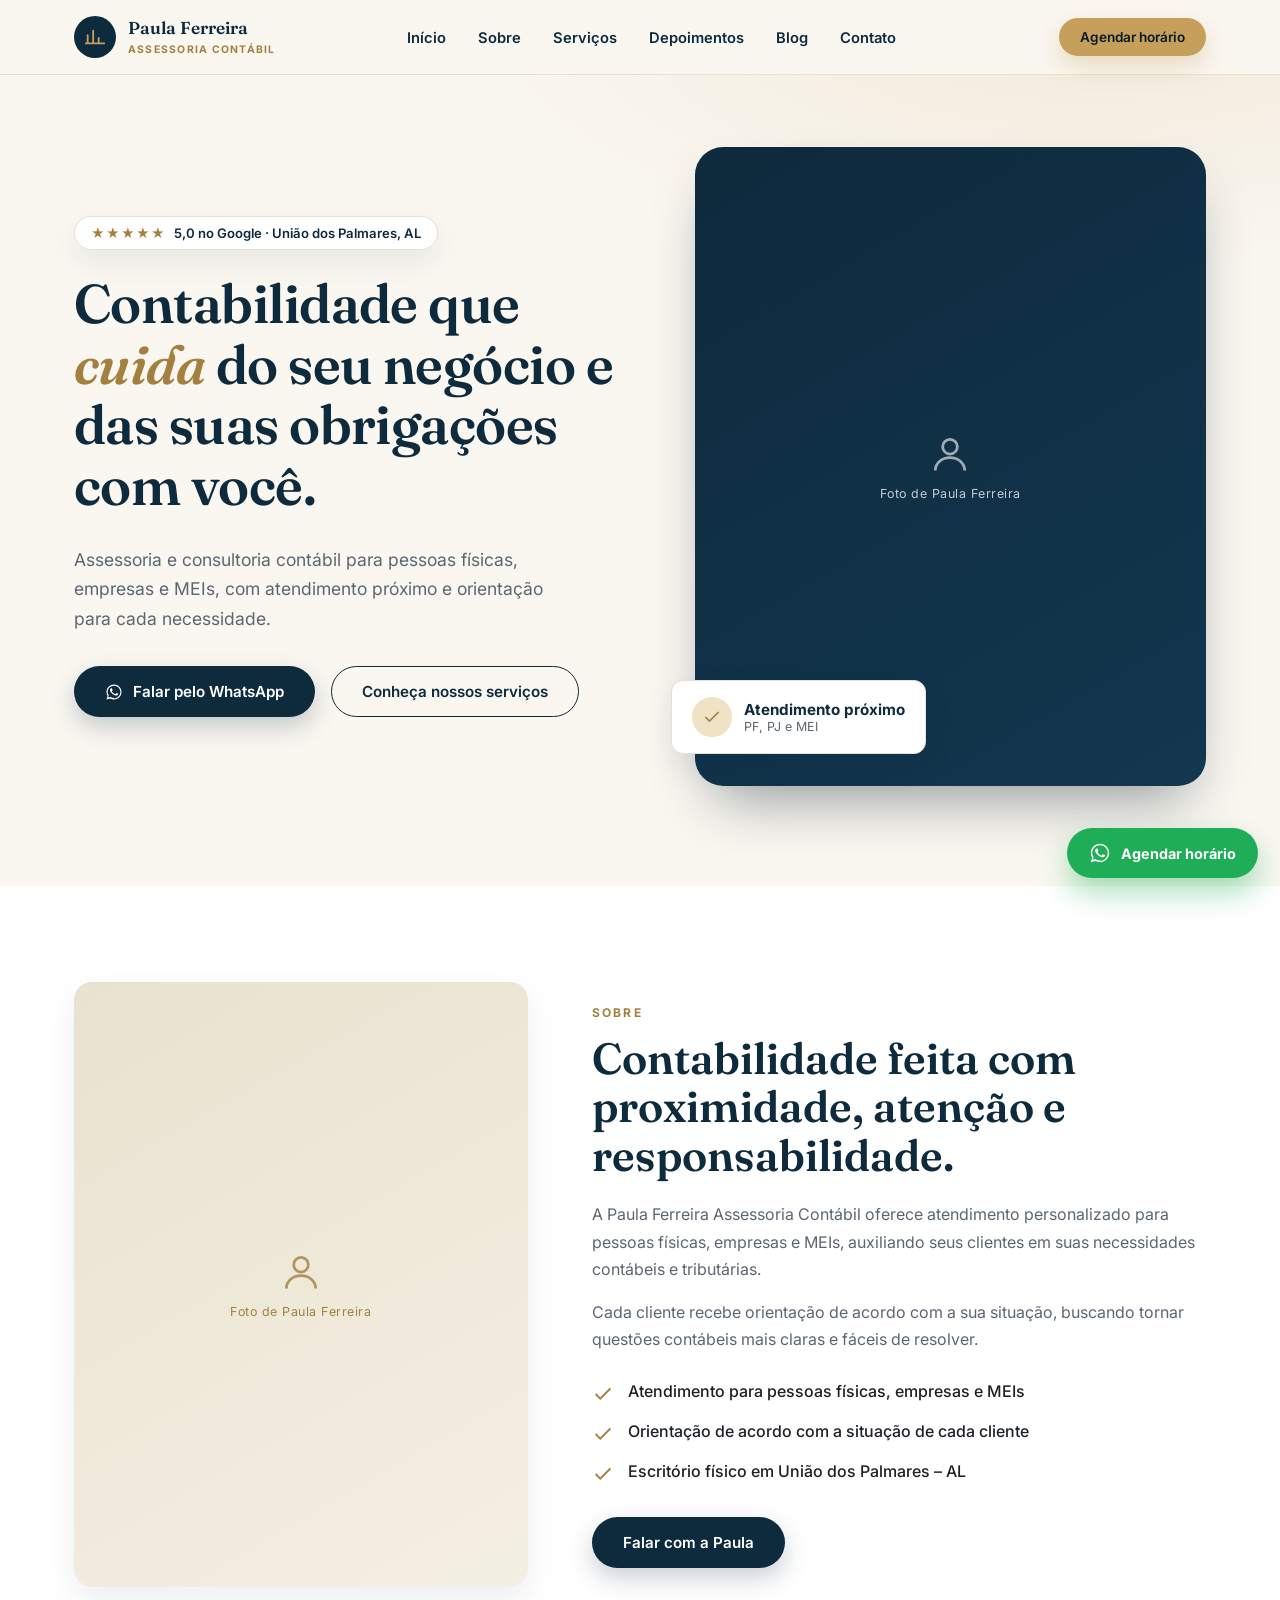
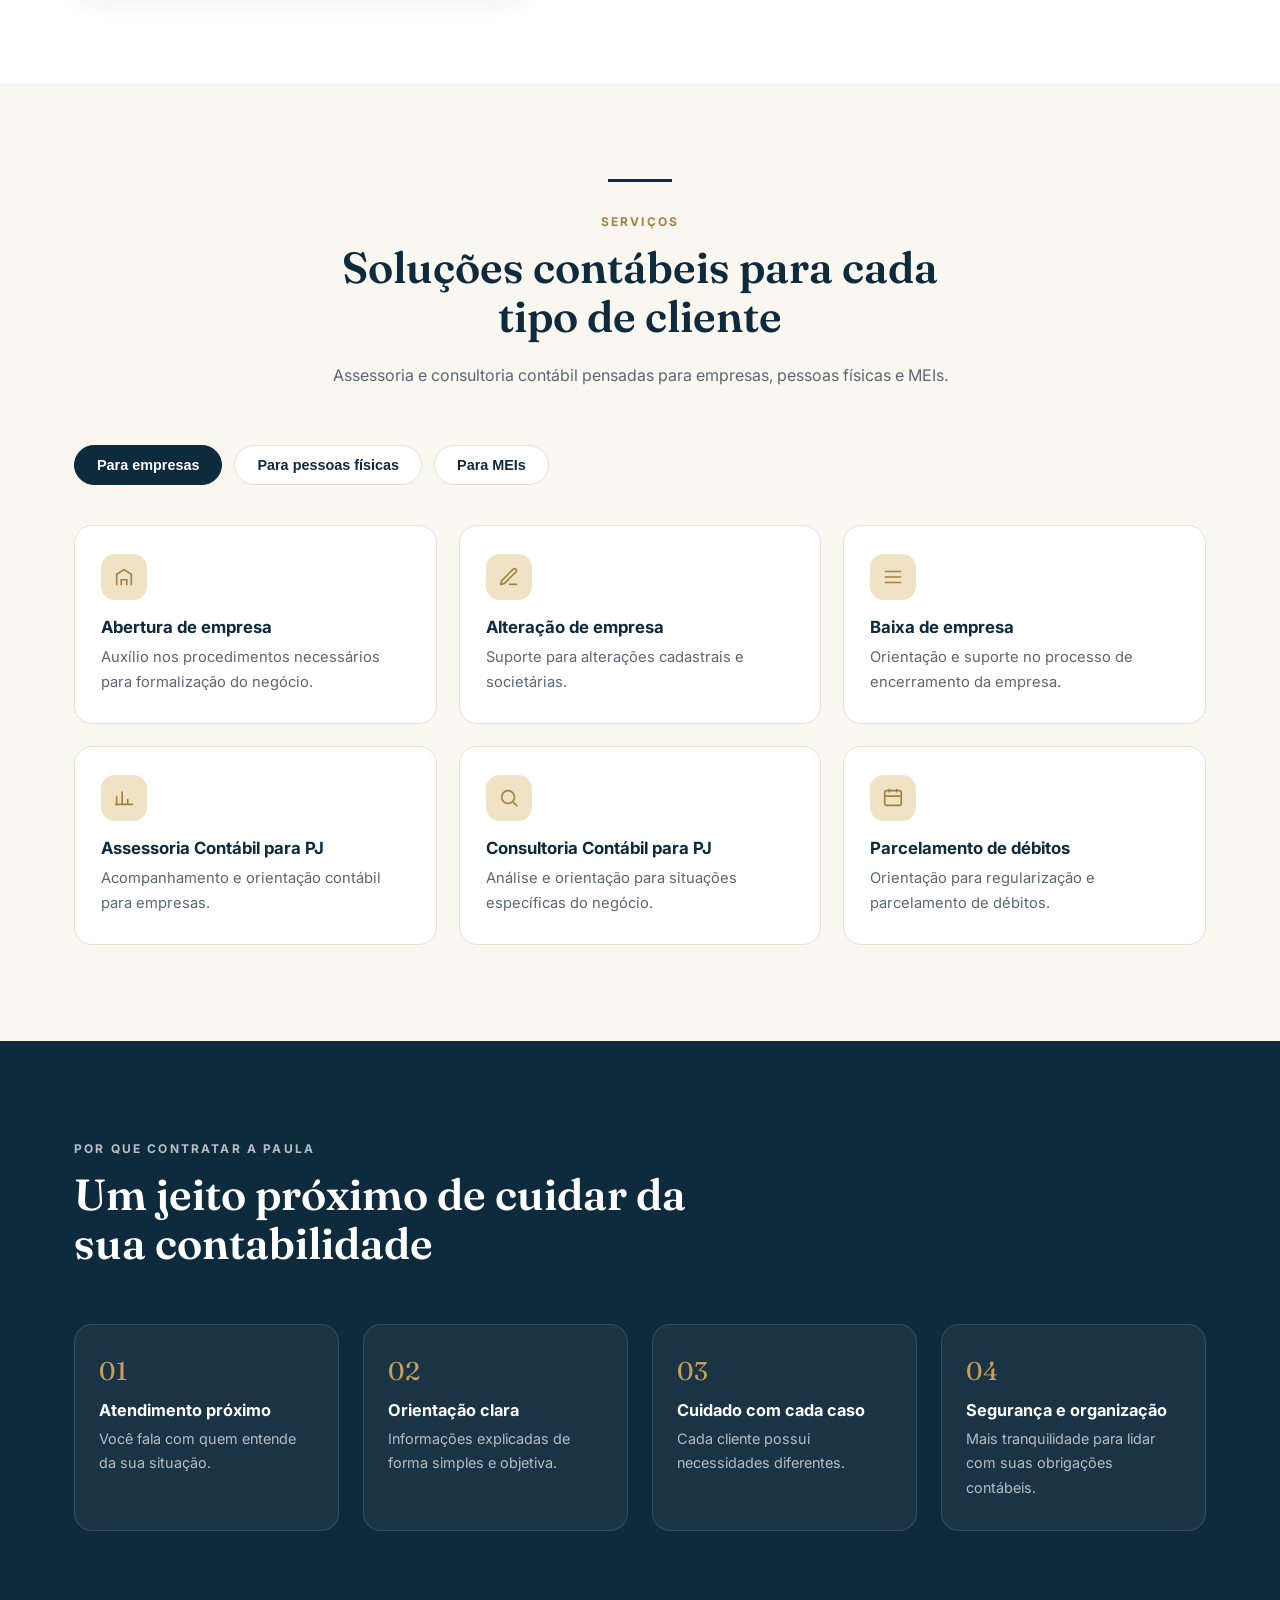
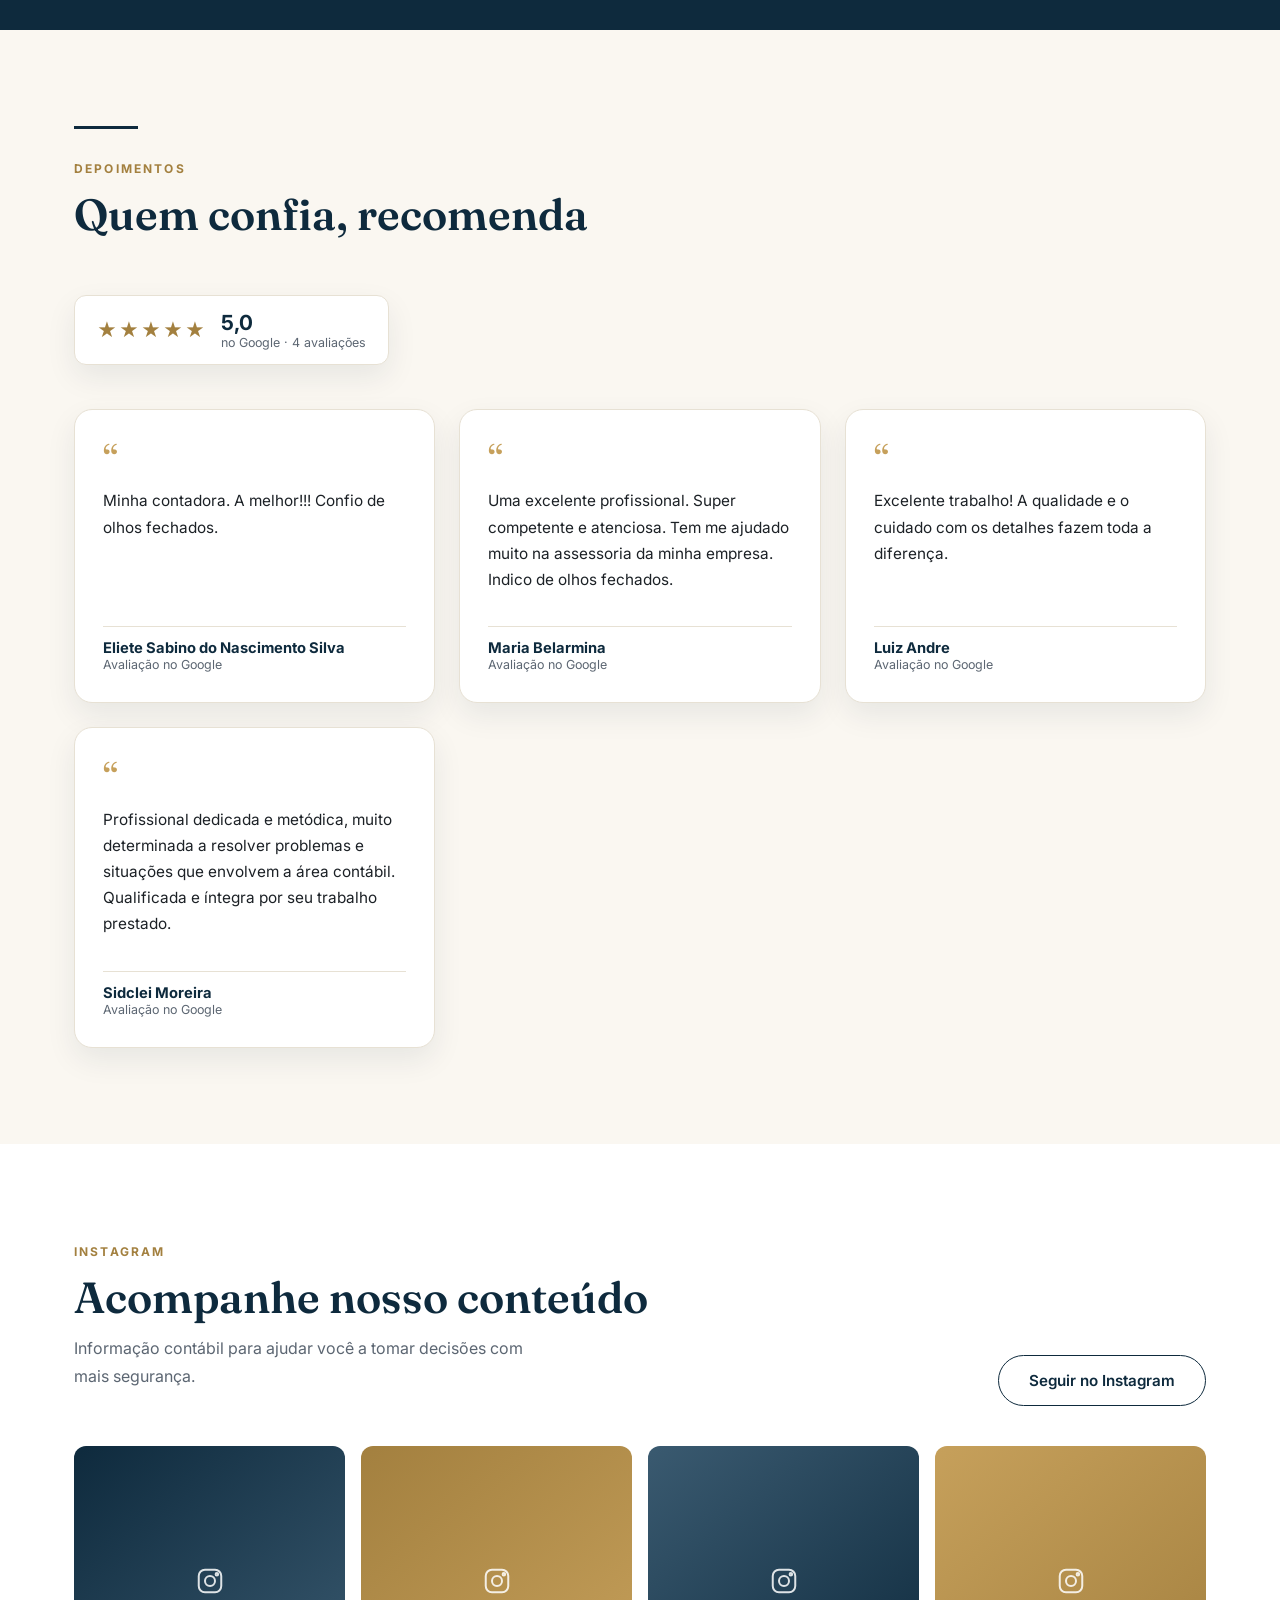
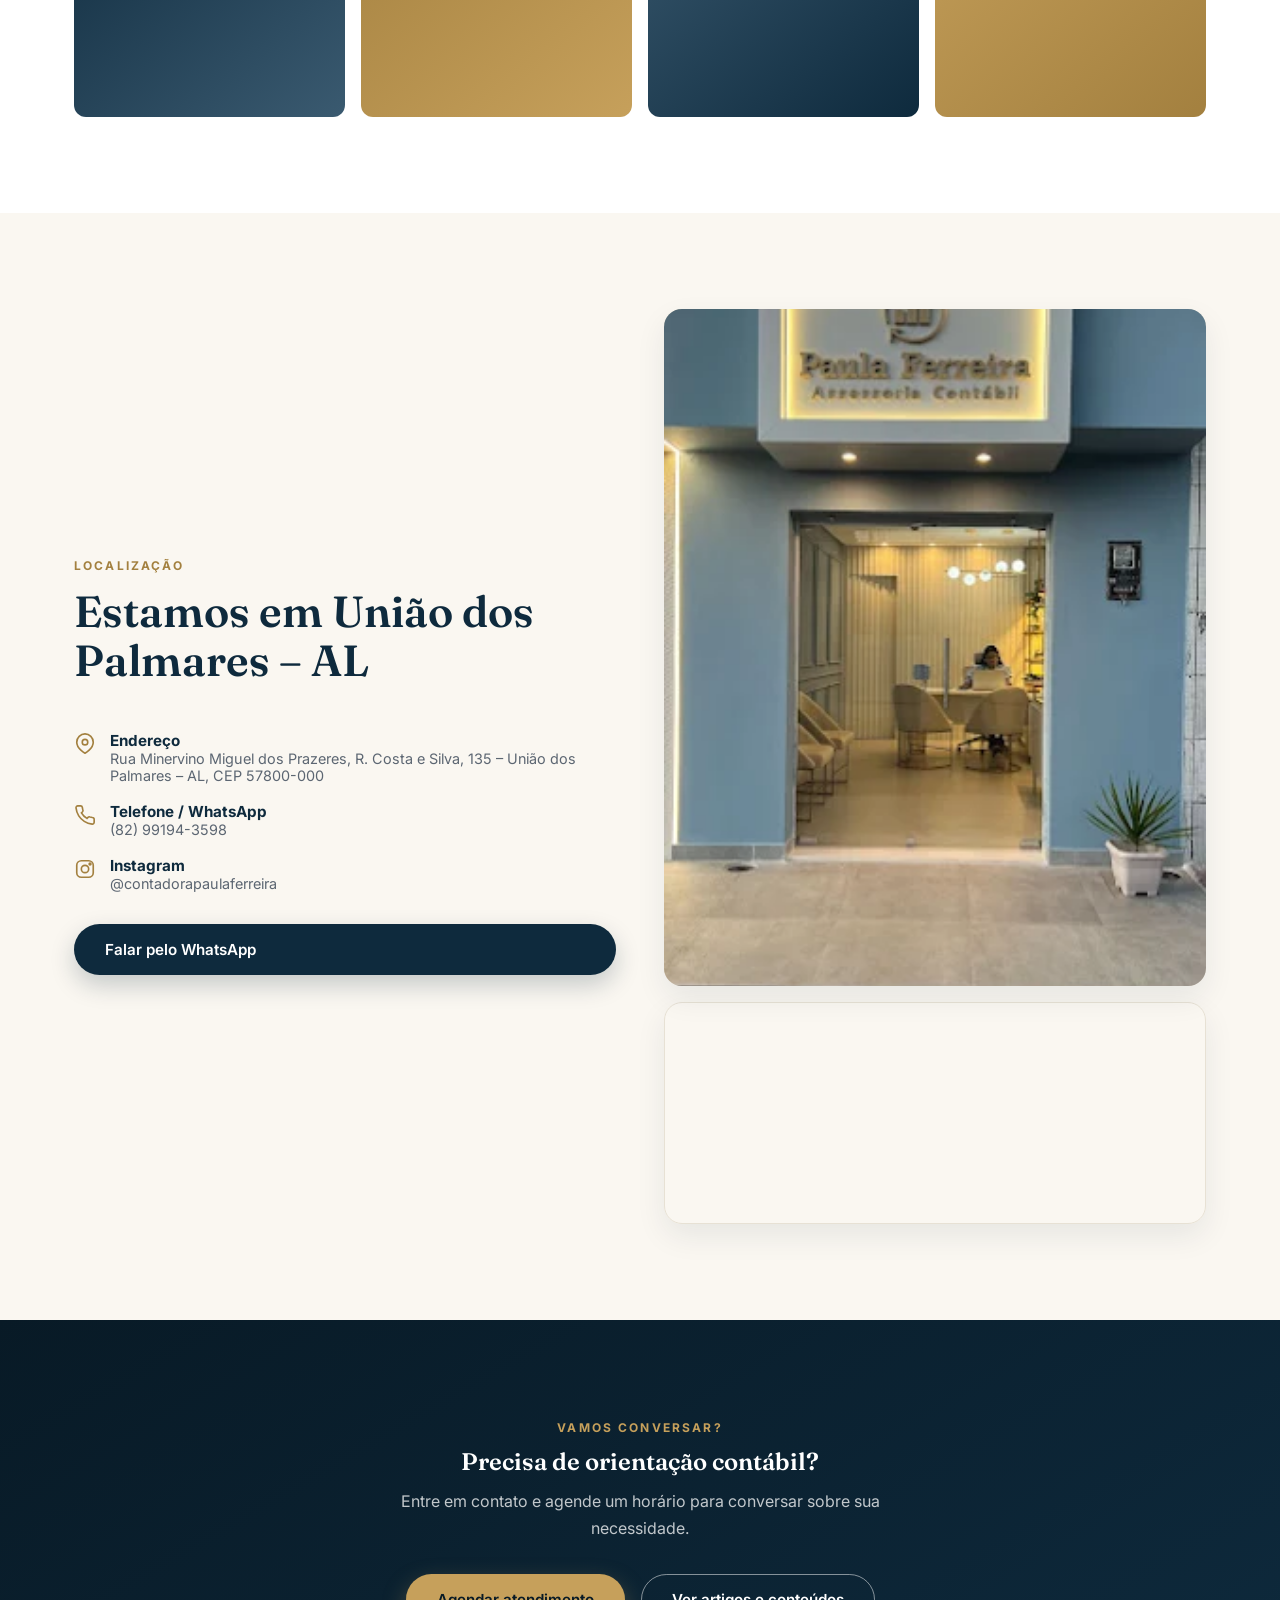
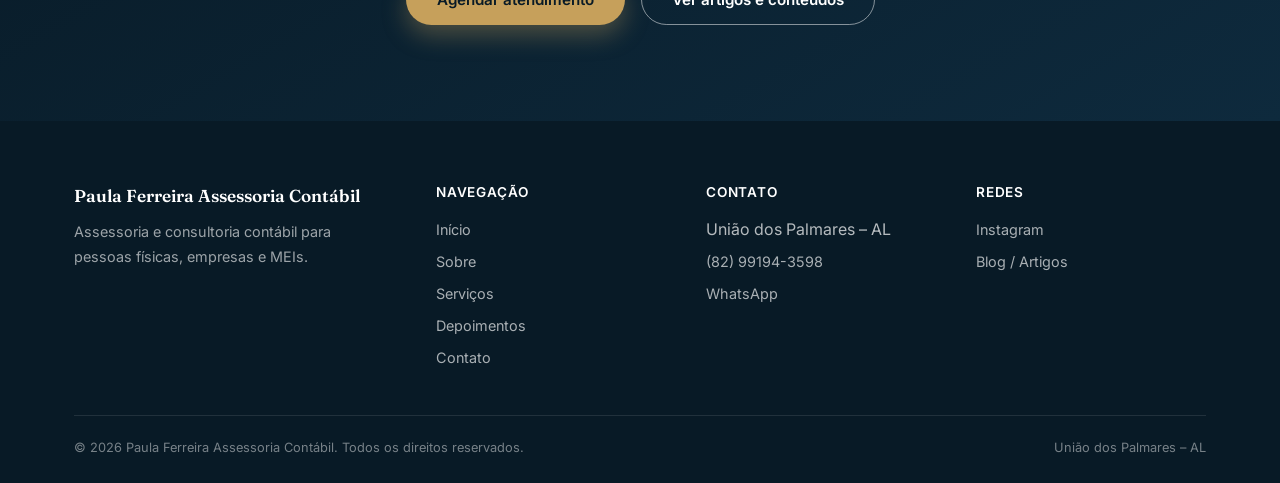
==== commit e6c3011f: "Adiciona foto real da fachada do escritório Move a imagem enviada para images/escritorio-fachada.web" ====
--- a/index.html
+++ b/index.html
@@ -359,7 +359,7 @@
 
     <div class="loc-media">
       <div class="loc-photo" data-photo>
-        <img src="images/escritorio-fachada.jpg" alt="Fachada do escritório Paula Ferreira Assessoria Contábil" data-fallback onerror="this.closest('[data-photo]').classList.add('is-fallback')">
+        <img src="images/escritorio-fachada.webp" alt="Fachada do escritório Paula Ferreira Assessoria Contábil" data-fallback onerror="this.closest('[data-photo]').classList.add('is-fallback')">
         <div class="img-fallback">
           <svg viewBox="0 0 24 24" fill="none" stroke="currentColor" stroke-width="1.5"><path d="M3 21h18M5 21V7l7-4 7 4v14M9 21v-6h6v6"/></svg>
           <span>Fachada do escritório</span>
--- a/css/style.css
+++ b/css/style.css
@@ -294,7 +294,7 @@
 .loc-list span{ font-size:.9rem; color: var(--muted); }
 .loc-media{ display:flex; flex-direction:column; gap:16px; }
 .loc-photo{
-  border-radius: var(--radius); overflow:hidden; aspect-ratio: 16/10;
+  border-radius: var(--radius); overflow:hidden; aspect-ratio: 4/5;
   background: linear-gradient(150deg,#dcd4bd,#efe9dc); box-shadow: var(--shadow);
 }
 .loc-photo img{ width:100%; height:100%; object-fit:cover; }
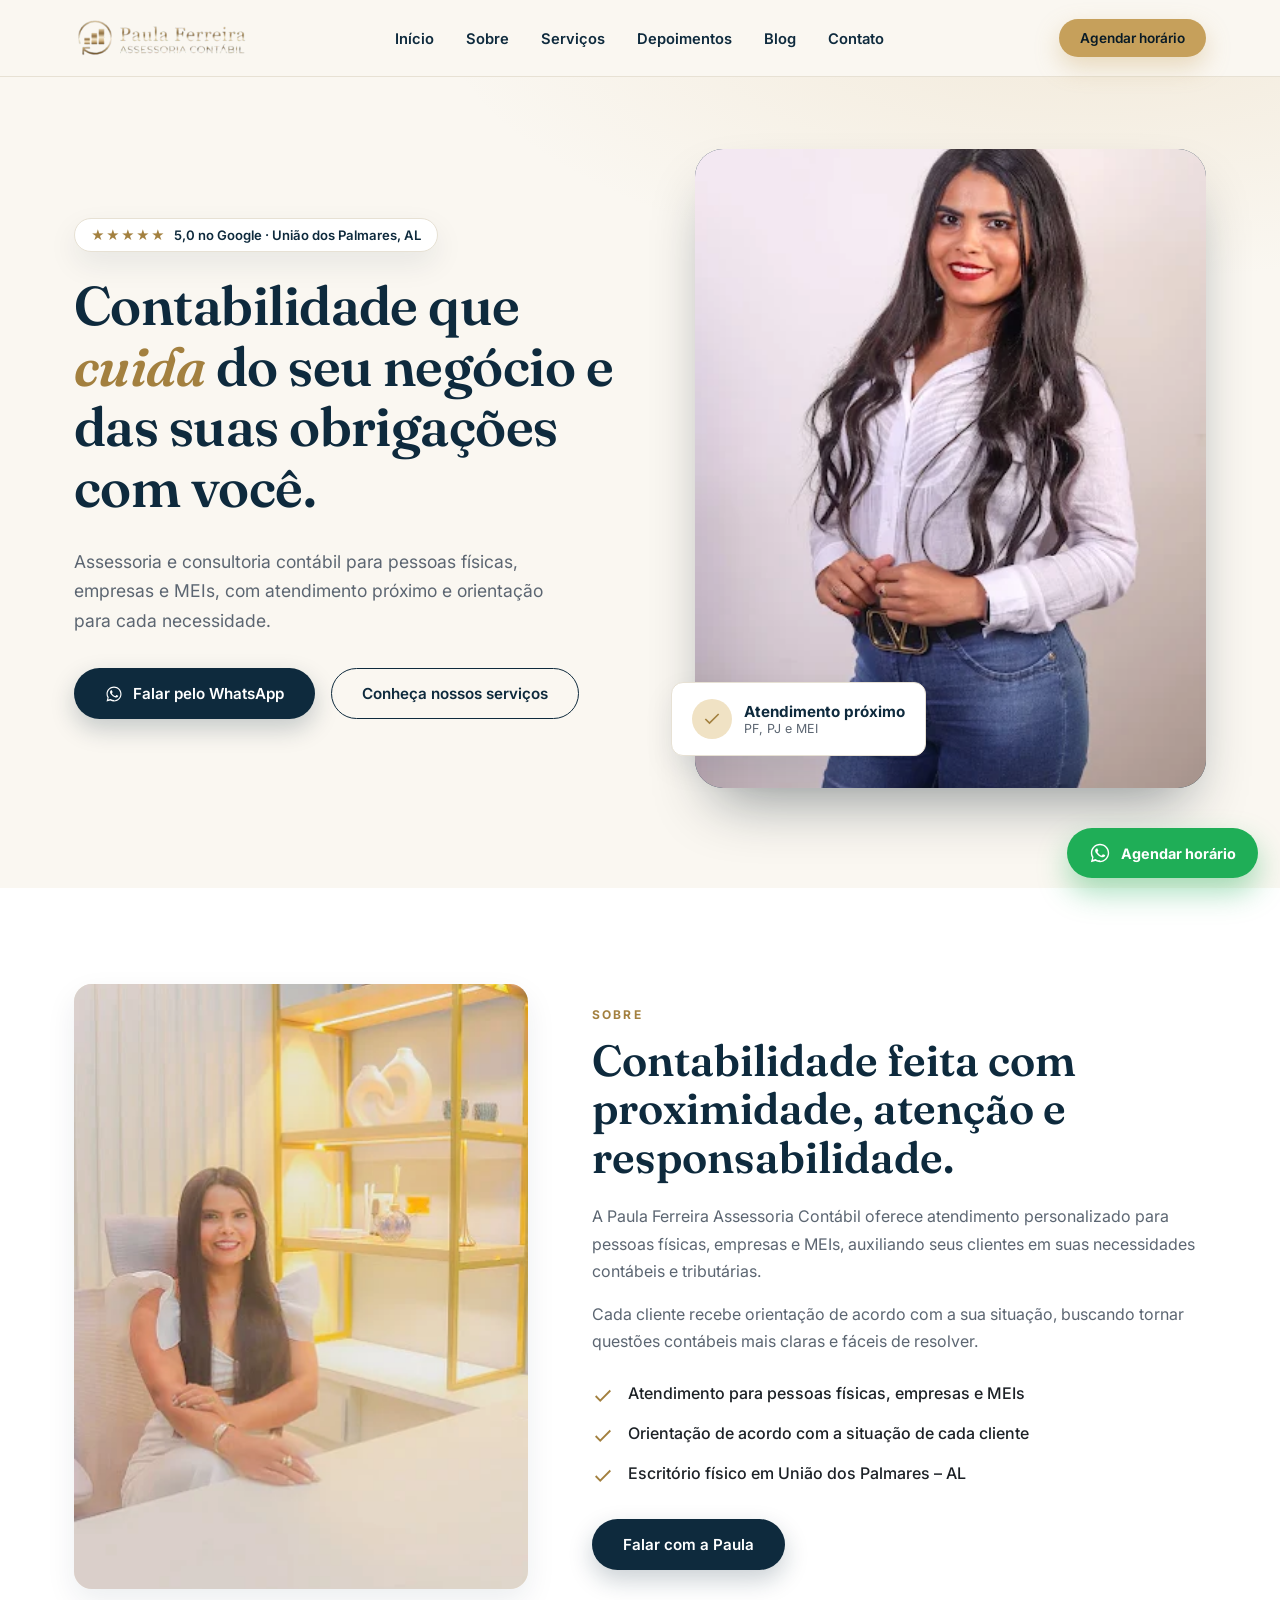
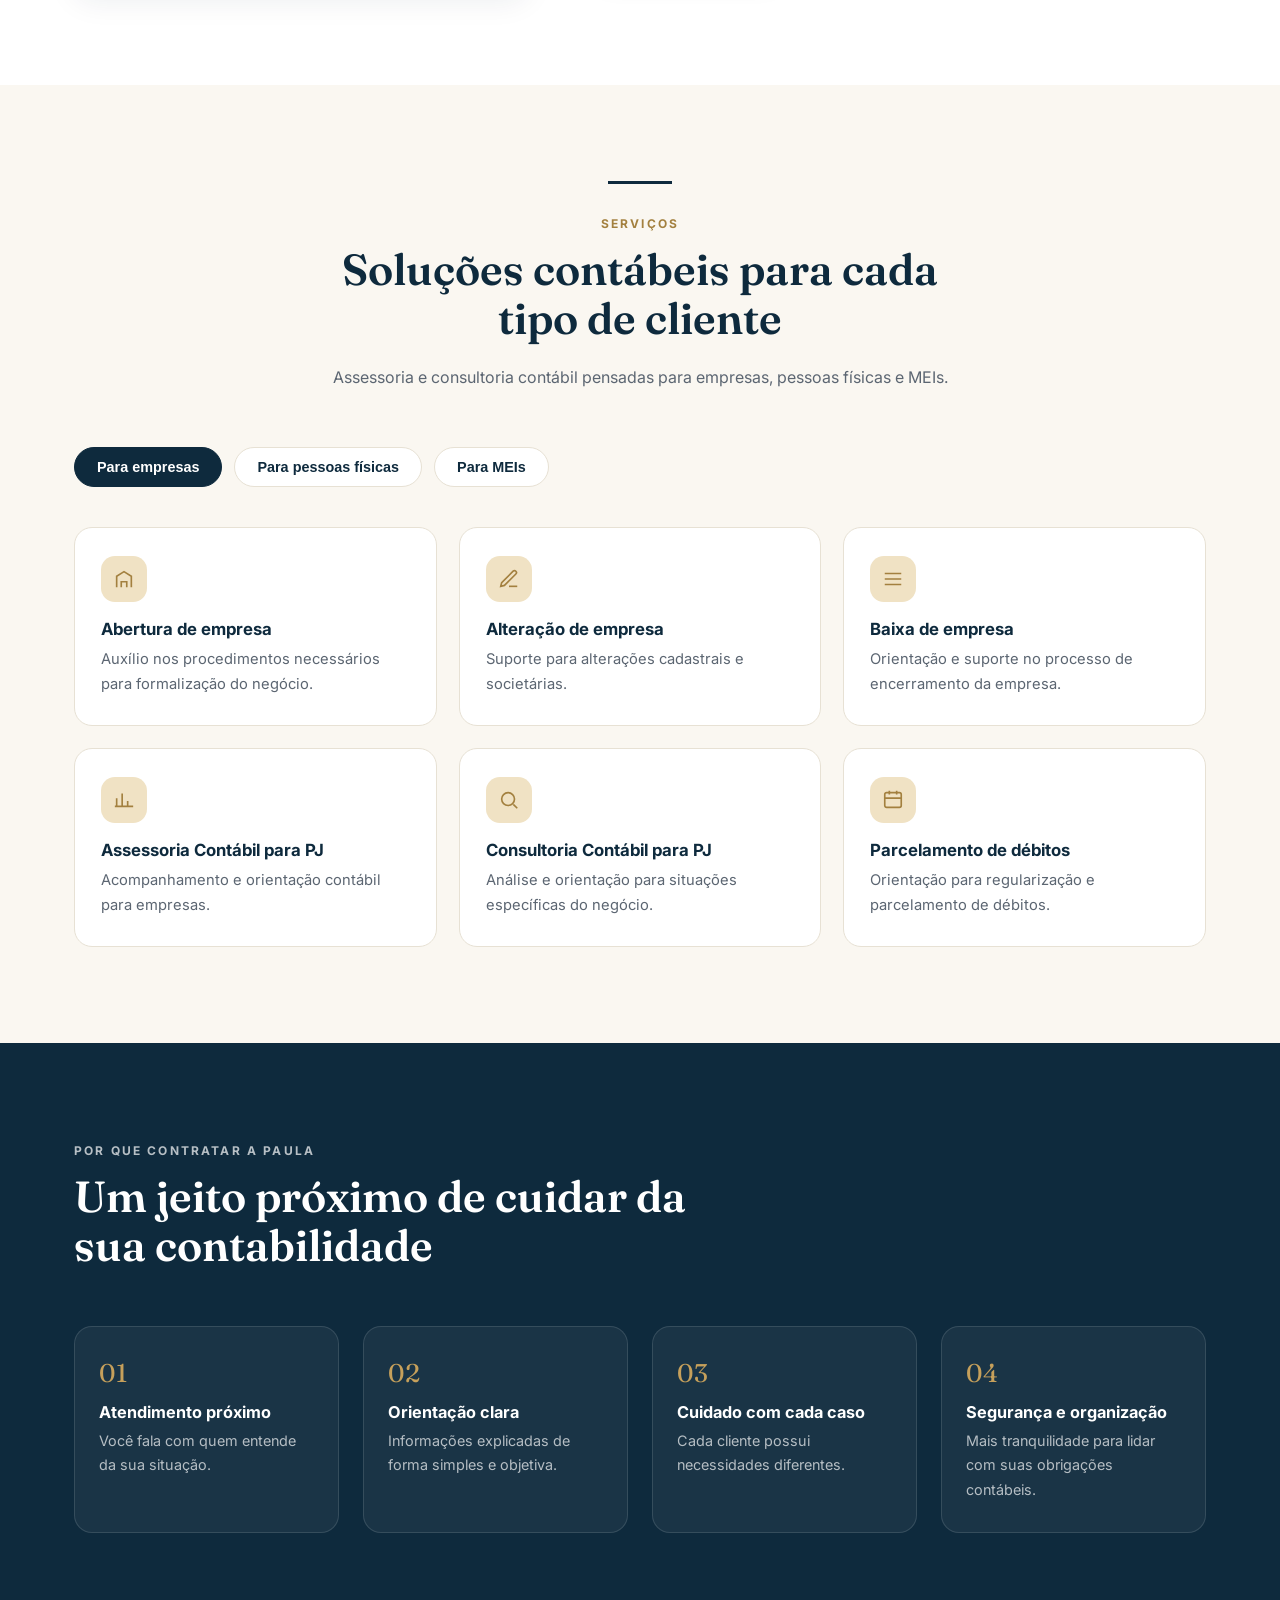
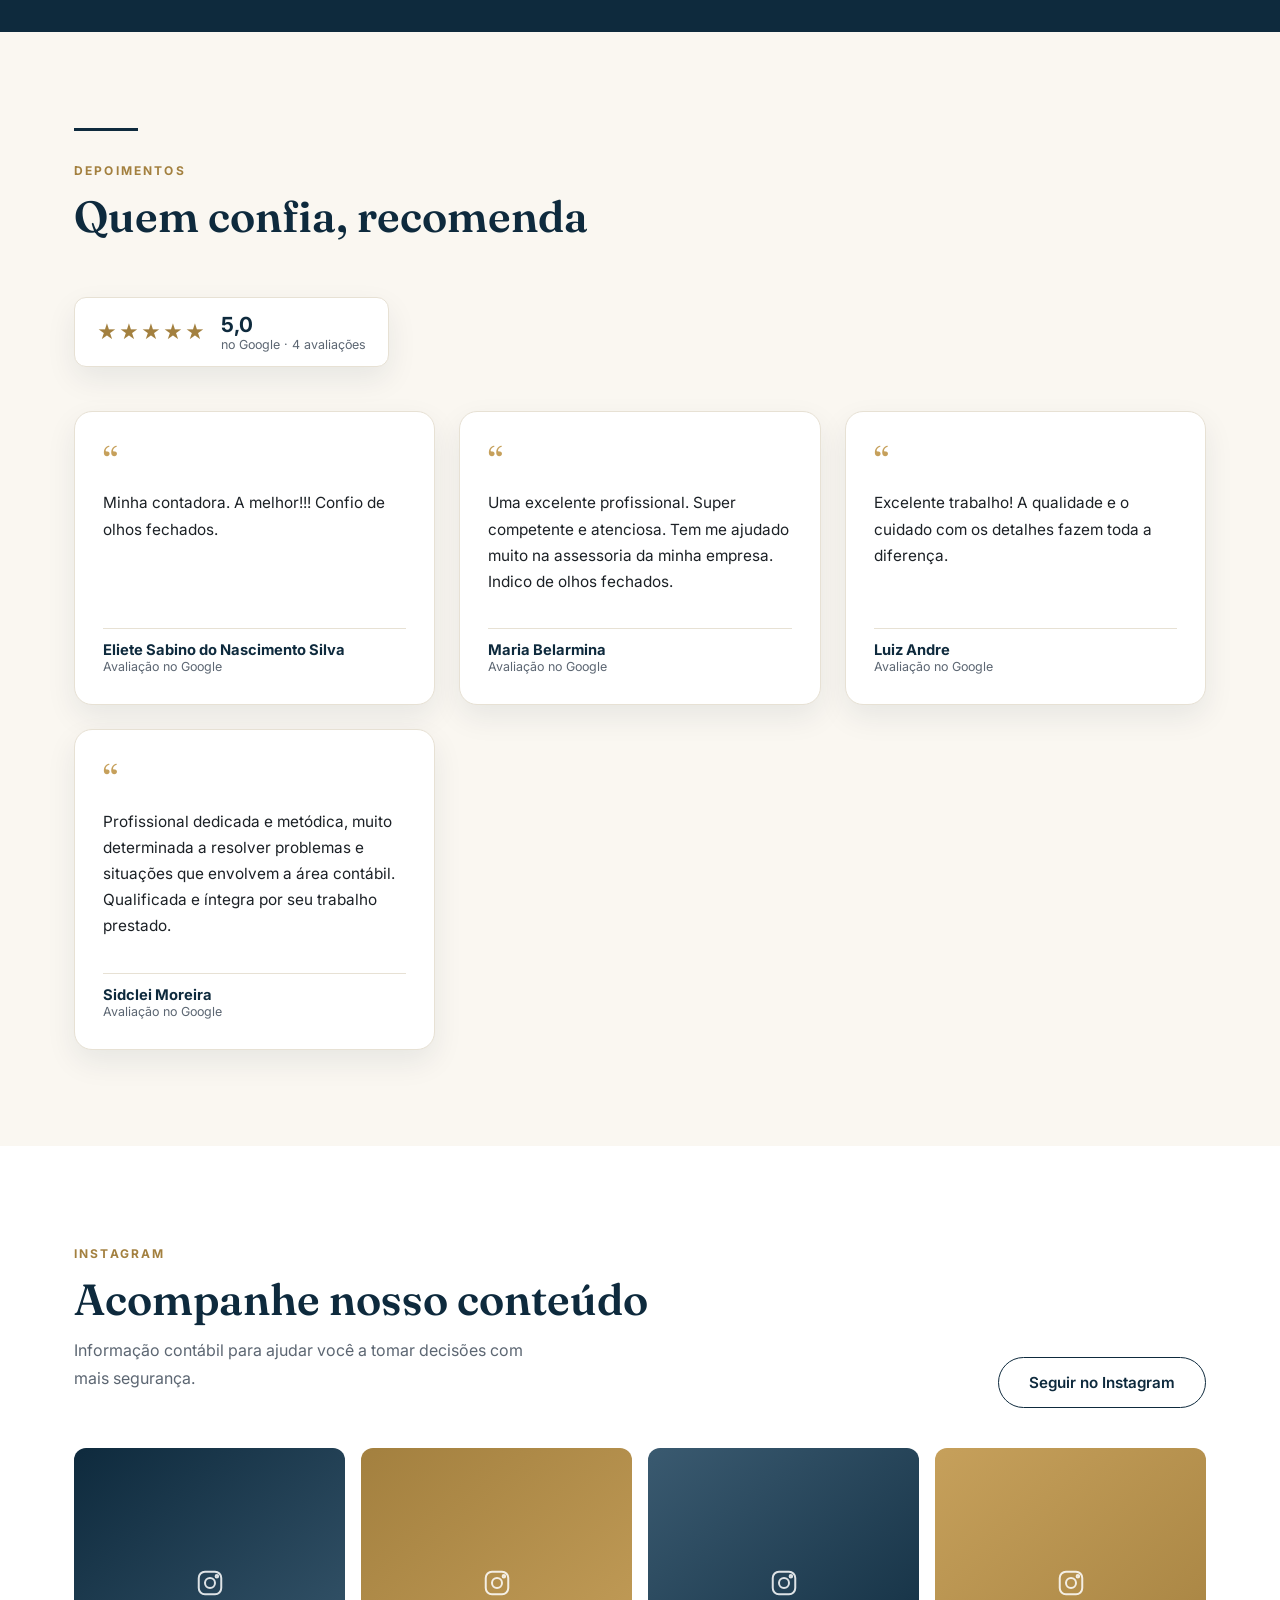
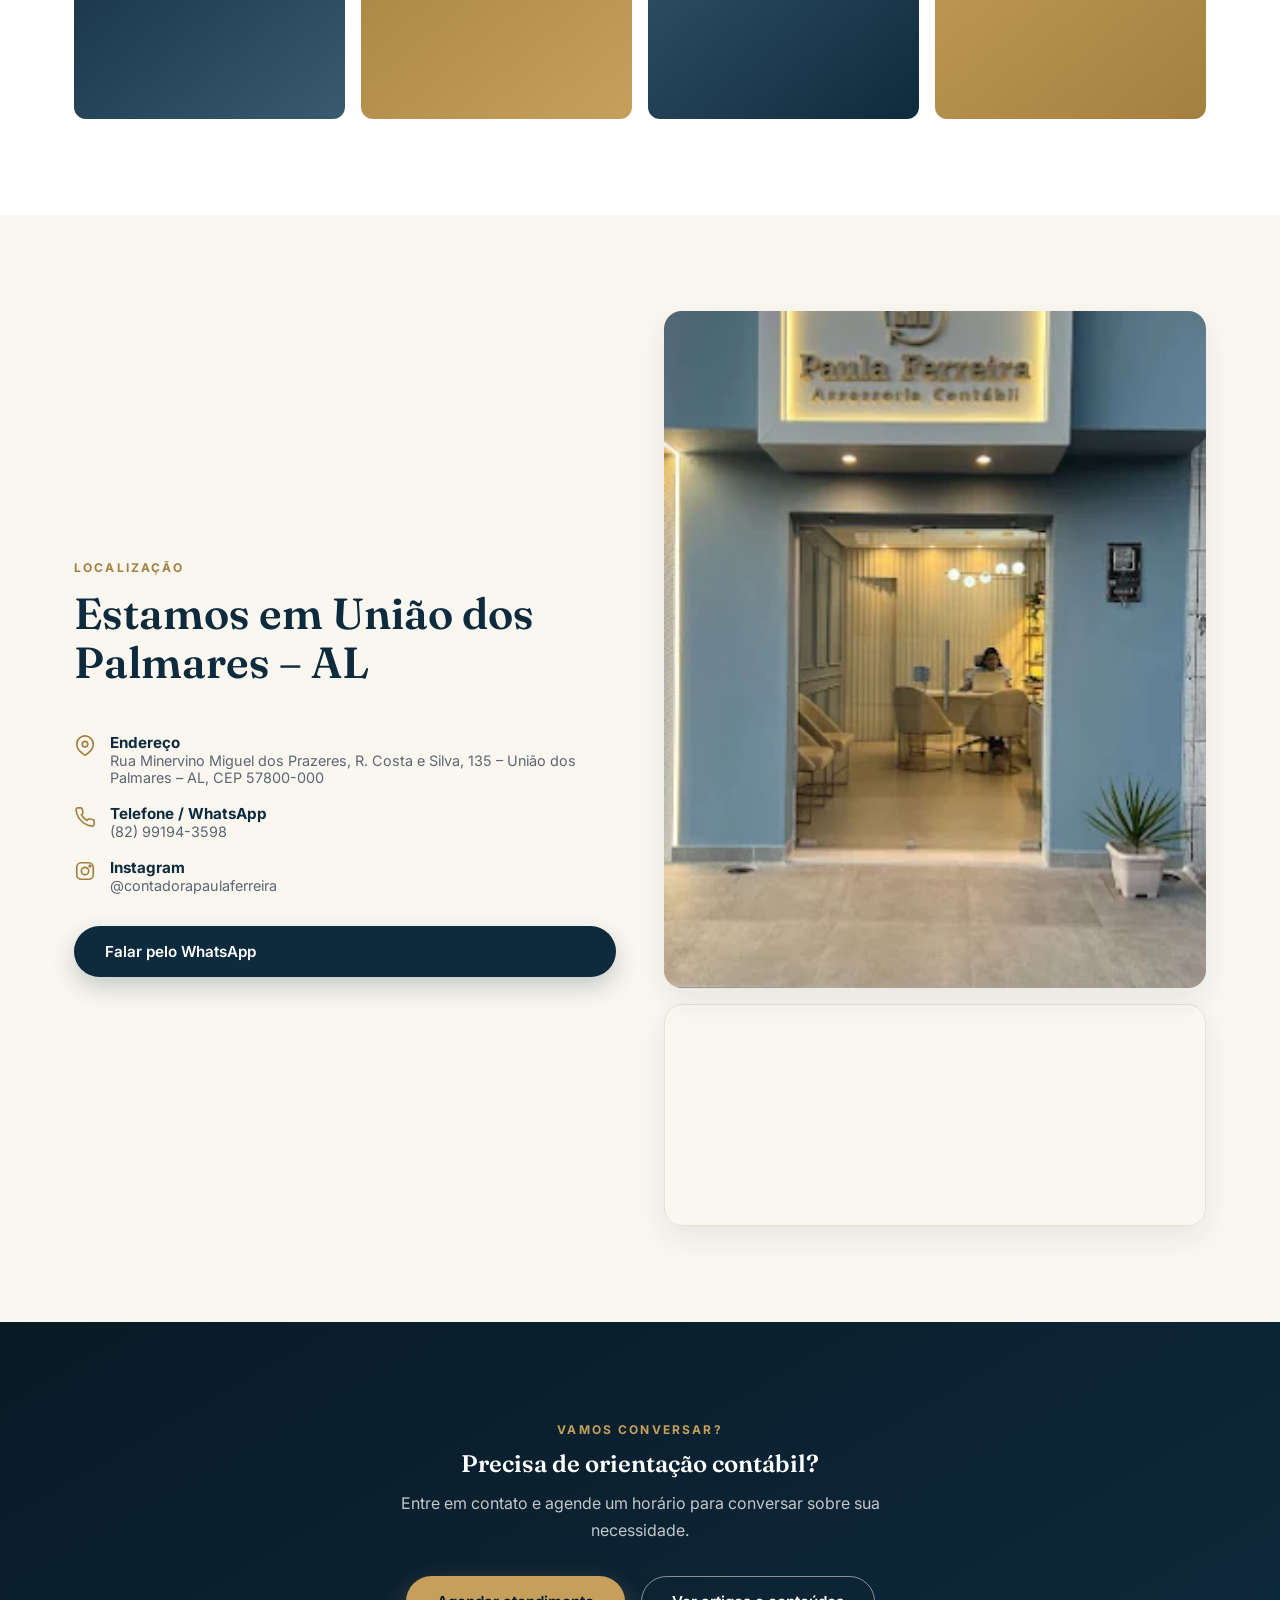
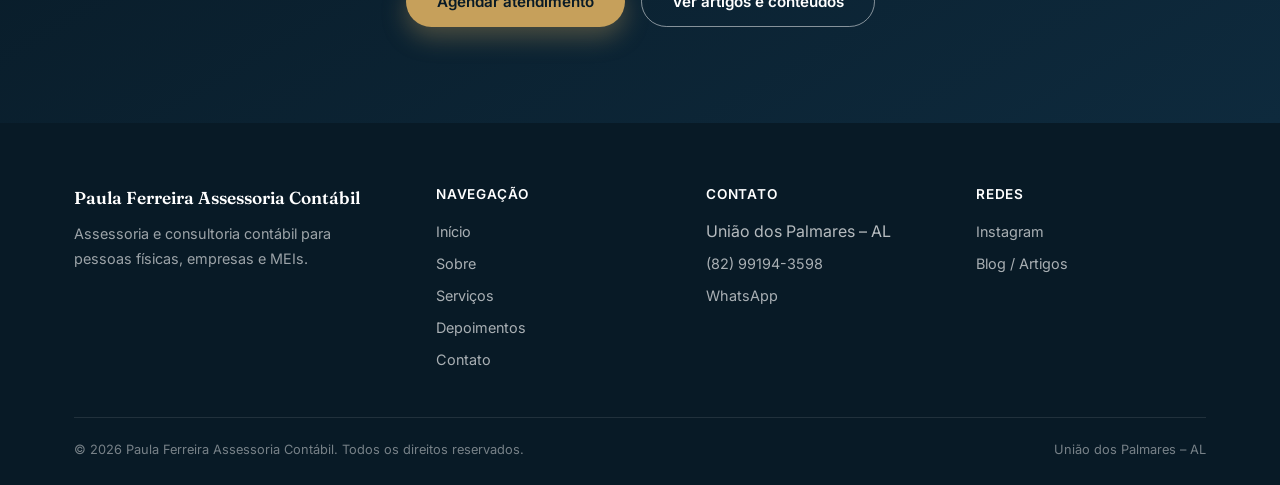
==== commit 9cfd214f: "Aplica fotos reais da Paula e logo oficial da marca Renomeia os arquivos enviados (EMPE -> paula-her" ====
--- a/index.html
+++ b/index.html
@@ -19,7 +19,7 @@
   "@context": "https://schema.org",
   "@type": "AccountingService",
   "name": "Paula Ferreira Assessoria Contábil",
-  "image": "images/paula-hero.jpg",
+  "image": "images/paula-hero.webp",
   "telephone": "+5582991943598",
   "address": {
     "@type": "PostalAddress",
@@ -42,13 +42,7 @@
 <header class="site-header">
   <nav class="nav">
     <a href="index.html" class="brand">
-      <span class="brand-mark">
-        <svg viewBox="0 0 24 24" fill="none" stroke="#c6a05b" stroke-width="2" stroke-linecap="round"><path d="M4 19V10M10 19V5M16 19V13M22 19H2"/></svg>
-      </span>
-      <span class="brand-text">
-        <span class="brand-name">Paula Ferreira</span><br>
-        <span class="brand-sub">Assessoria Contábil</span>
-      </span>
+      <img src="images/logo.png" alt="Paula Ferreira Assessoria Contábil" class="brand-logo">
     </a>
 
     <button class="nav-toggle" aria-label="Abrir menu">
@@ -91,7 +85,7 @@
 
     <div class="hero-media">
       <div class="hero-photo-frame" data-photo>
-        <img src="images/paula-hero.jpg" alt="Paula Ferreira, contadora responsável pela Paula Ferreira Assessoria Contábil" data-fallback onerror="this.closest('[data-photo]').classList.add('is-fallback')">
+        <img src="images/paula-hero.webp" alt="Paula Ferreira, contadora responsável pela Paula Ferreira Assessoria Contábil" data-fallback onerror="this.closest('[data-photo]').classList.add('is-fallback')">
         <div class="img-fallback">
           <svg viewBox="0 0 24 24" fill="none" stroke="currentColor" stroke-width="1.5"><circle cx="12" cy="8" r="4"/><path d="M4 21c0-4 3.6-7 8-7s8 3 8 7"/></svg>
           <span>Foto de Paula Ferreira</span>
@@ -114,7 +108,7 @@
 <section id="sobre" class="about">
   <div class="container about-grid">
     <div class="about-photo" data-photo>
-      <img src="images/paula-mesa.jpg" alt="Paula Ferreira em seu escritório de contabilidade" data-fallback onerror="this.closest('[data-photo]').classList.add('is-fallback')">
+      <img src="images/paula-mesa.webp" alt="Paula Ferreira em seu escritório de contabilidade" data-fallback onerror="this.closest('[data-photo]').classList.add('is-fallback')">
       <div class="img-fallback">
         <svg viewBox="0 0 24 24" fill="none" stroke="currentColor" stroke-width="1.5"><circle cx="12" cy="8" r="4"/><path d="M4 21c0-4 3.6-7 8-7s8 3 8 7"/></svg>
         <span>Foto de Paula Ferreira</span>
--- a/css/style.css
+++ b/css/style.css
@@ -101,13 +101,7 @@
   max-width: var(--maxw); margin:0 auto;
 }
 .brand{ display:flex; align-items:center; gap:12px; }
-.brand-mark{
-  width:42px; height:42px; border-radius:50%;
-  background: var(--navy);
-  display:flex; align-items:center; justify-content:center;
-  flex-shrink:0;
-}
-.brand-mark svg{ width:22px; height:22px; }
+.brand-logo{ height:44px; width:auto; display:block; }
 .brand-text{ line-height:1.15; }
 .brand-name{ font-family:'Fraunces',serif; font-weight:600; font-size:1.08rem; color:var(--navy); }
 .brand-sub{ font-size:.65rem; letter-spacing:.12em; text-transform:uppercase; color: var(--gold-dark); font-weight:700; }
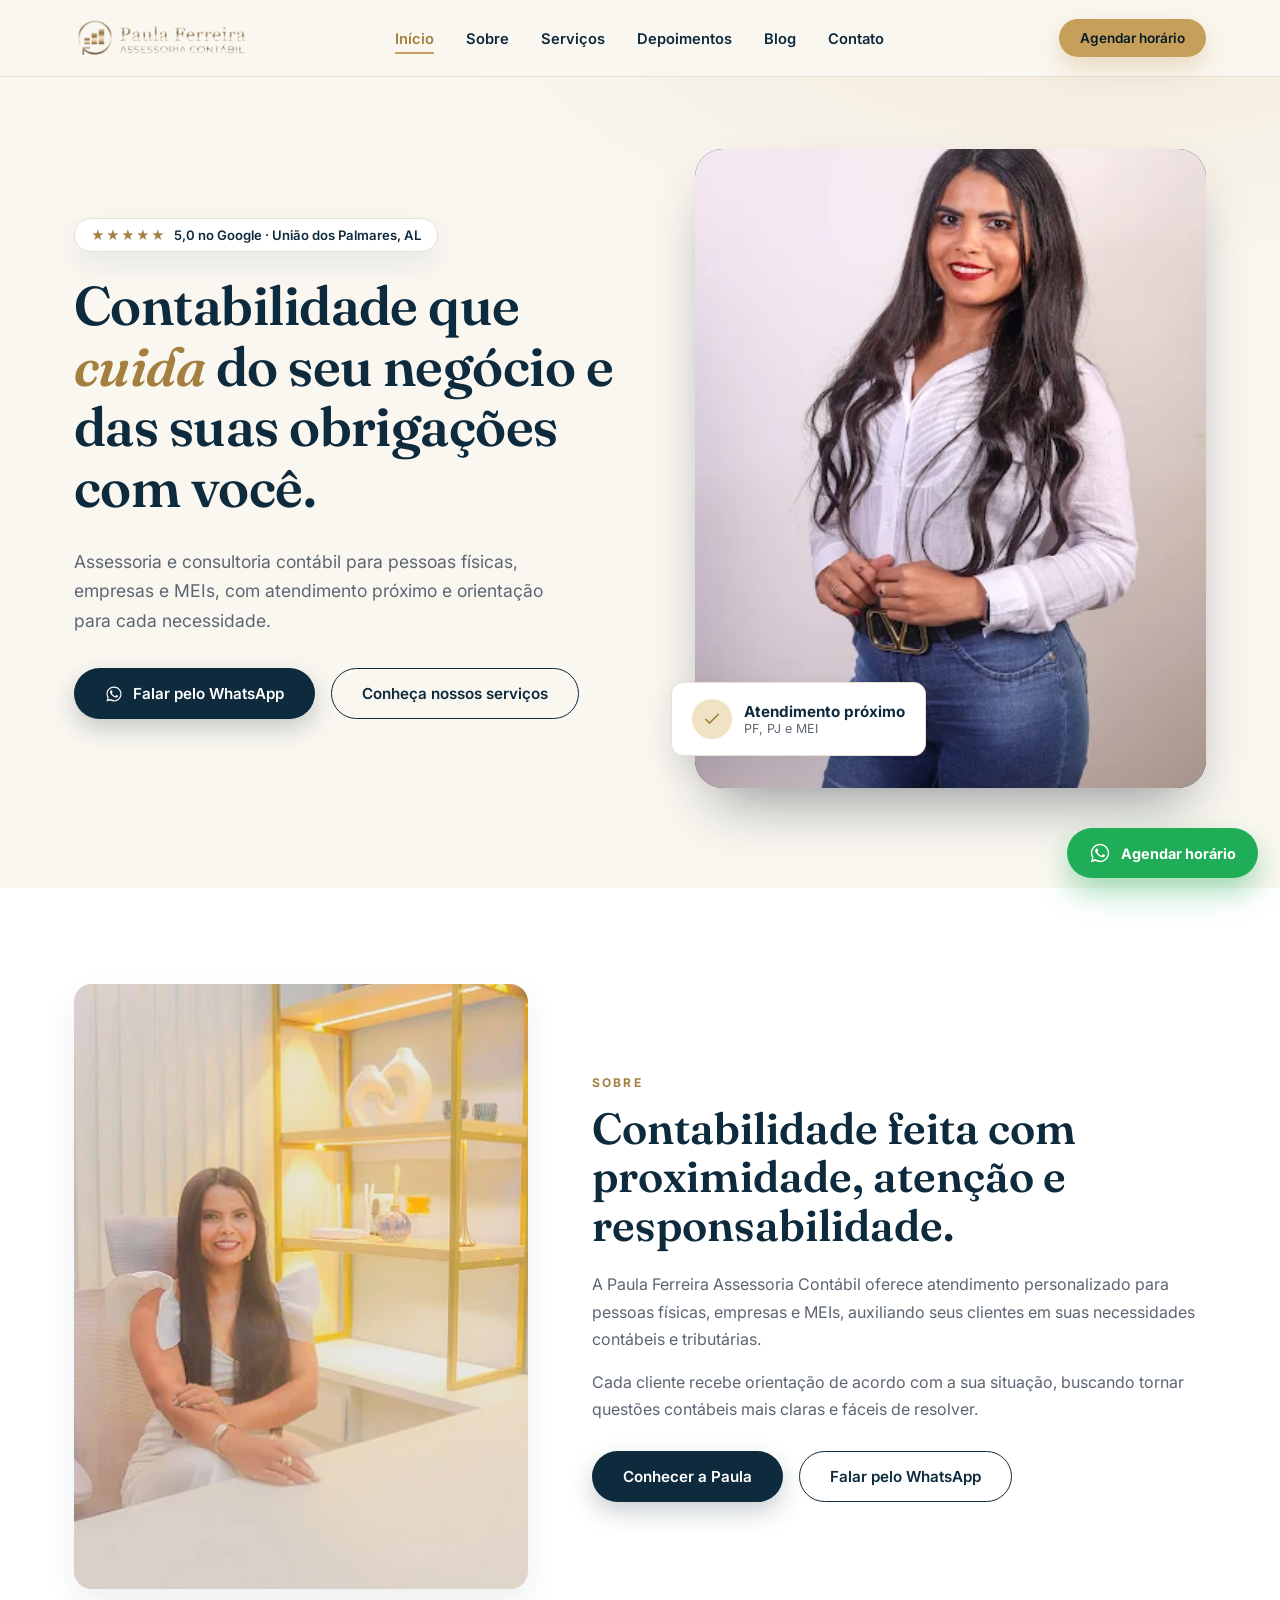
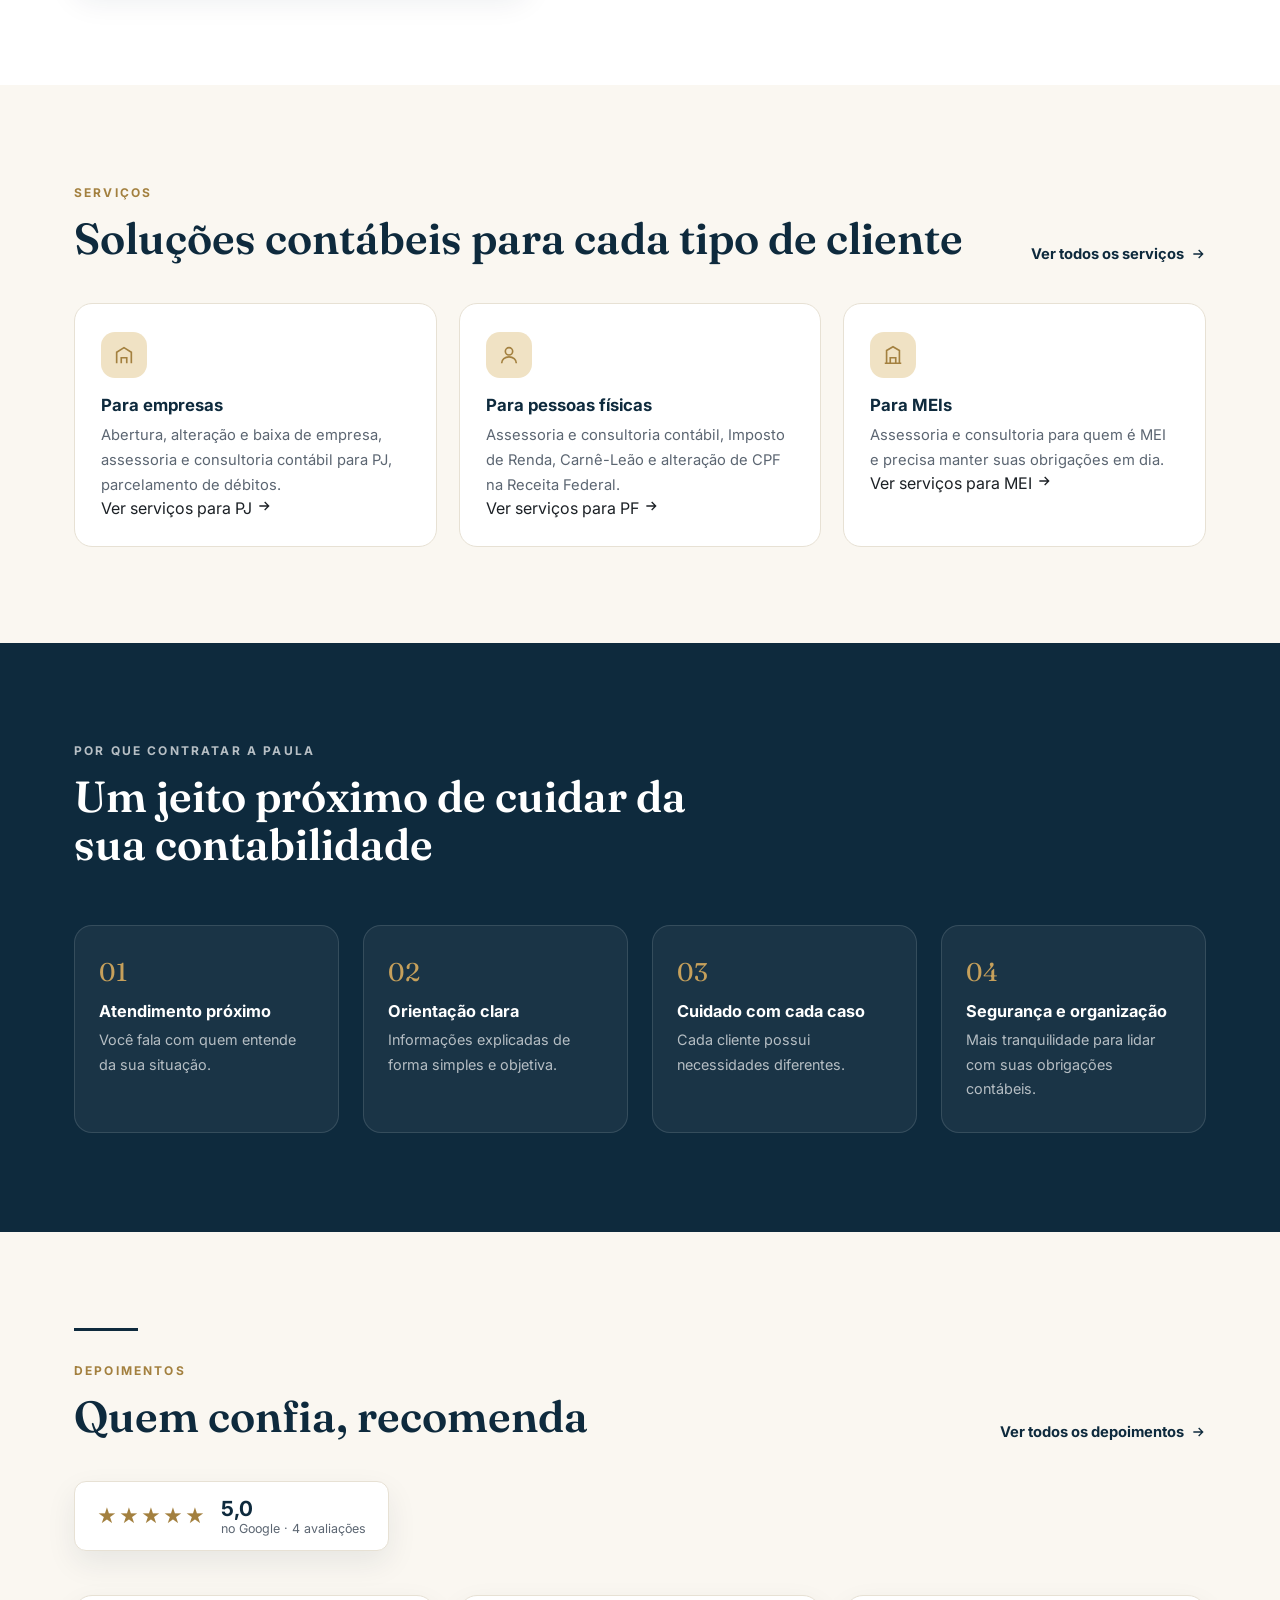
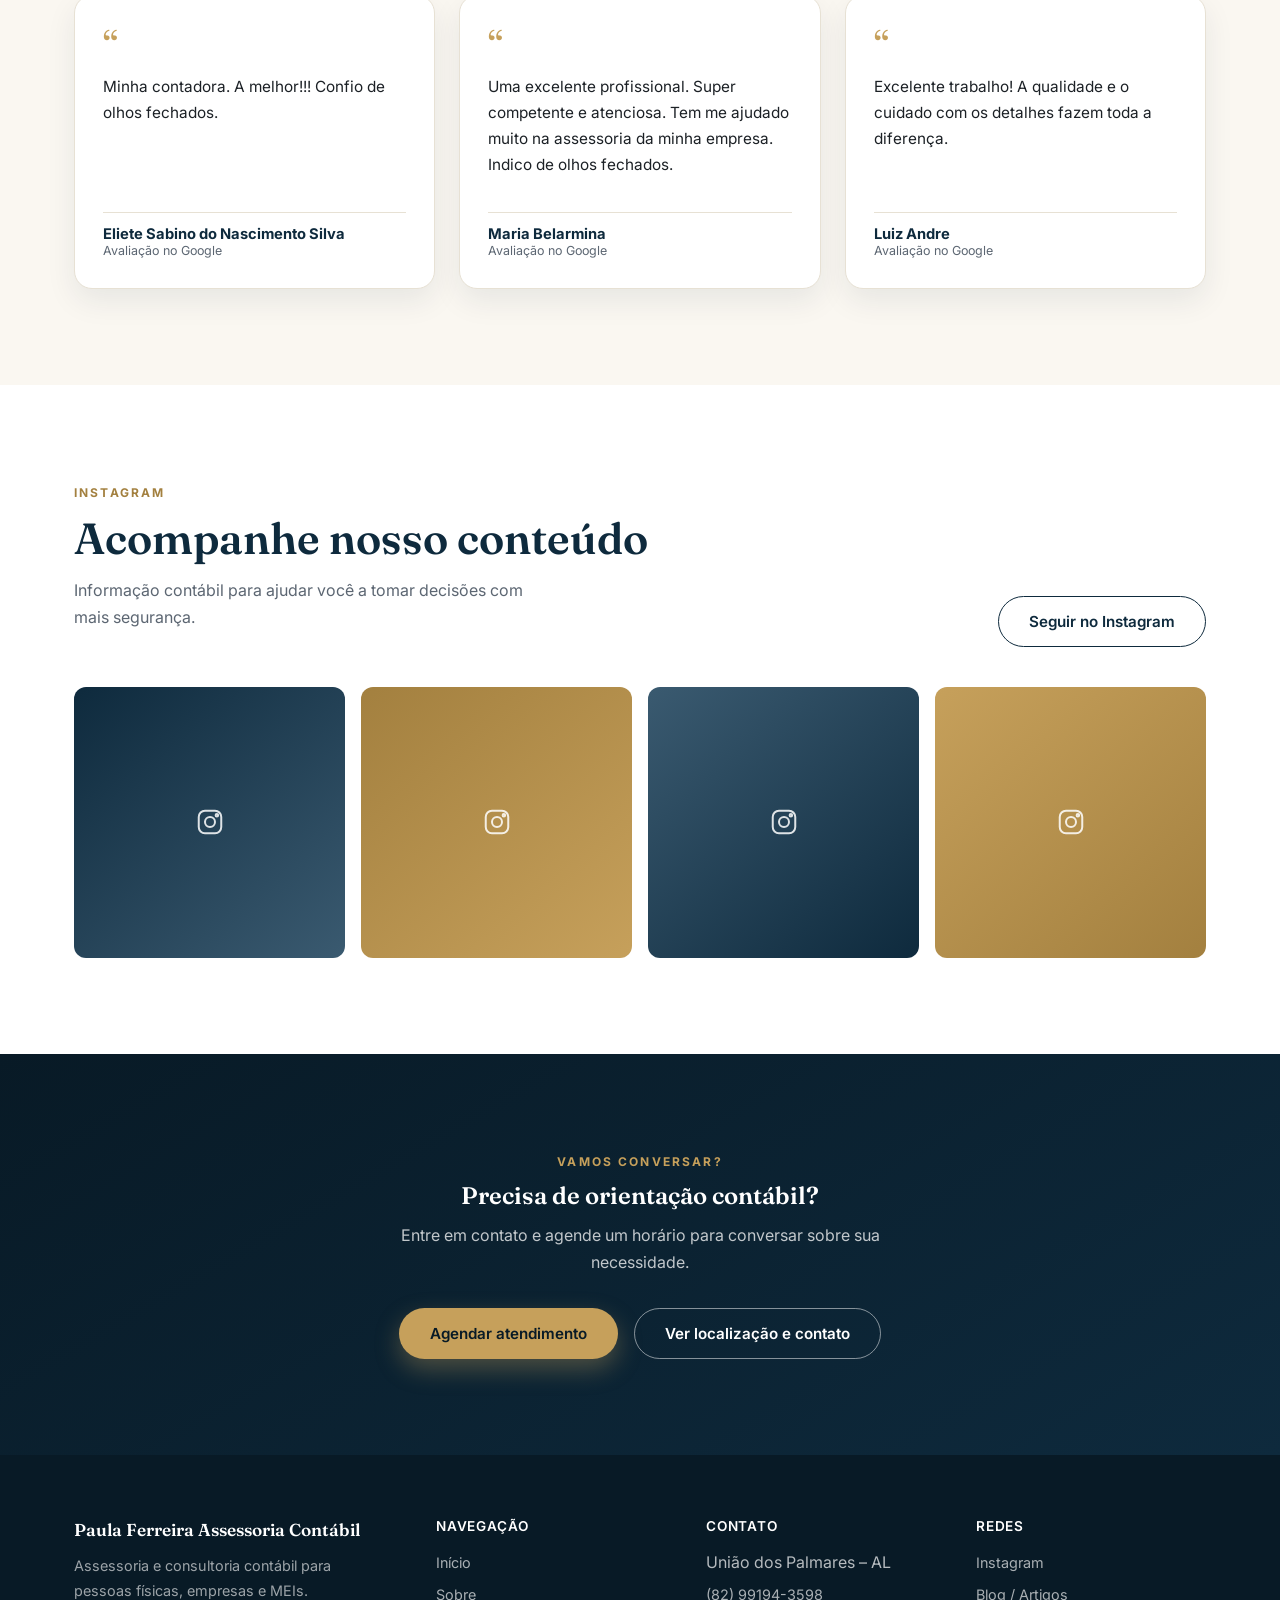
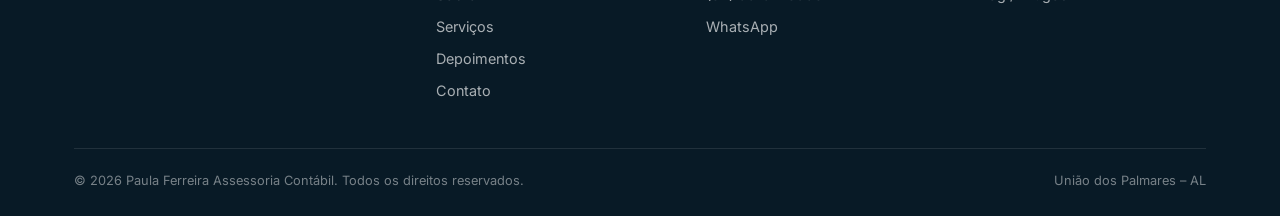
==== commit 1a2c734c: "Reestrutura o site em páginas reais (multi-page) em vez de âncoras Divide o antigo one-pager em pági" ====
--- a/index.html
+++ b/index.html
@@ -50,12 +50,12 @@
     </button>
 
     <ul class="nav-links">
-      <li><a href="#inicio">Início</a></li>
-      <li><a href="#sobre">Sobre</a></li>
-      <li><a href="#servicos">Serviços</a></li>
-      <li><a href="#depoimentos">Depoimentos</a></li>
+      <li><a href="index.html" class="active">Início</a></li>
+      <li><a href="sobre.html">Sobre</a></li>
+      <li><a href="servicos.html">Serviços</a></li>
+      <li><a href="depoimentos.html">Depoimentos</a></li>
       <li><a href="artigos.html">Blog</a></li>
-      <li><a href="#contato">Contato</a></li>
+      <li><a href="contato.html">Contato</a></li>
       <li>
         <a href="https://wa.me/5582991943598?text=Ol%C3%A1%2C%20Paula!%20Vim%20pelo%20site%20e%20gostaria%20de%20agendar%20um%20atendimento." class="btn btn-gold btn-sm nav-mobile-cta">Agendar horário</a>
       </li>
@@ -68,7 +68,7 @@
 </header>
 
 <!-- HERO -->
-<section id="inicio" class="hero">
+<section class="hero">
   <div class="container hero-grid">
     <div>
       <span class="hero-badge"><span class="stars">★★★★★</span> 5,0 no Google · União dos Palmares, AL</span>
@@ -79,7 +79,7 @@
           <svg viewBox="0 0 24 24" fill="currentColor"><path d="M17.5 14.4c-.3-.1-1.7-.9-2-1-.3-.1-.5-.1-.6.1-.2.3-.7 1-.9 1.2-.2.2-.3.2-.6.1-.3-.1-1.3-.5-2.4-1.5-.9-.8-1.5-1.8-1.7-2.1-.2-.3 0-.5.1-.6.1-.1.3-.3.4-.5.1-.1.2-.3.3-.4.1-.2 0-.4 0-.5C10 9 9.6 8 9.4 7.5c-.2-.5-.4-.4-.6-.4h-.5c-.2 0-.5.1-.7.3-.2.3-.9.9-.9 2.1s1 2.5 1.1 2.6c.1.2 1.9 2.9 4.6 4 .6.3 1.1.4 1.5.5.6.2 1.2.2 1.6.1.5-.1 1.7-.7 1.9-1.3.2-.6.2-1.1.2-1.2-.1-.2-.3-.2-.6-.3z"/><path d="M12 2C6.5 2 2 6.5 2 12c0 1.8.5 3.6 1.4 5.1L2 22l5-1.3c1.5.8 3.2 1.3 5 1.3 5.5 0 10-4.5 10-10S17.5 2 12 2zm0 18c-1.6 0-3.2-.4-4.5-1.3l-.3-.2-3 .8.8-2.9-.2-.3C4 14.8 3.5 13.4 3.5 12c0-4.7 3.8-8.5 8.5-8.5s8.5 3.8 8.5 8.5-3.8 8.5-8.5 8.5z"/></svg>
           Falar pelo WhatsApp
         </a>
-        <a href="#servicos" class="btn btn-outline">Conheça nossos serviços</a>
+        <a href="servicos.html" class="btn btn-outline">Conheça nossos serviços</a>
       </div>
     </div>
 
@@ -104,8 +104,8 @@
   </div>
 </section>
 
-<!-- SOBRE -->
-<section id="sobre" class="about">
+<!-- SOBRE (teaser) -->
+<section class="about">
   <div class="container about-grid">
     <div class="about-photo" data-photo>
       <img src="images/paula-mesa.webp" alt="Paula Ferreira em seu escritório de contabilidade" data-fallback onerror="this.closest('[data-photo]').classList.add('is-fallback')">
@@ -119,106 +119,42 @@
       <h2 class="section-title">Contabilidade feita com proximidade, atenção e responsabilidade.</h2>
       <p>A Paula Ferreira Assessoria Contábil oferece atendimento personalizado para pessoas físicas, empresas e MEIs, auxiliando seus clientes em suas necessidades contábeis e tributárias.</p>
       <p>Cada cliente recebe orientação de acordo com a sua situação, buscando tornar questões contábeis mais claras e fáceis de resolver.</p>
-      <ul class="about-list">
-        <li><svg viewBox="0 0 24 24" fill="none" stroke="currentColor" stroke-width="2"><path d="M20 6L9 17l-5-5"/></svg> Atendimento para pessoas físicas, empresas e MEIs</li>
-        <li><svg viewBox="0 0 24 24" fill="none" stroke="currentColor" stroke-width="2"><path d="M20 6L9 17l-5-5"/></svg> Orientação de acordo com a situação de cada cliente</li>
-        <li><svg viewBox="0 0 24 24" fill="none" stroke="currentColor" stroke-width="2"><path d="M20 6L9 17l-5-5"/></svg> Escritório físico em União dos Palmares – AL</li>
-      </ul>
-      <div style="margin-top:32px;">
-        <a href="https://wa.me/5582991943598?text=Ol%C3%A1%2C%20Paula!%20Quero%20saber%20mais%20sobre%20a%20assessoria%20cont%C3%A1bil." class="btn btn-primary">Falar com a Paula</a>
-      </div>
-    </div>
-  </div>
-</section>
-
-<!-- SERVIÇOS -->
-<section id="servicos" class="services">
-  <div class="container">
-    <div class="section-head center">
-      <hr class="rule-top">
-      <span class="overline">Serviços</span>
-      <h2 class="section-title">Soluções contábeis para cada tipo de cliente</h2>
-      <p>Assessoria e consultoria contábil pensadas para empresas, pessoas físicas e MEIs.</p>
-    </div>
-
-    <div class="service-tabs">
-      <button class="tab-btn active" data-target="panel-pj">Para empresas</button>
-      <button class="tab-btn" data-target="panel-pf">Para pessoas físicas</button>
-      <button class="tab-btn" data-target="panel-mei">Para MEIs</button>
-    </div>
-
-    <div id="panel-pj" class="service-panel active">
-      <div class="service-grid">
-        <div class="service-card">
-          <span class="icon"><svg viewBox="0 0 24 24" fill="none" stroke="currentColor" stroke-width="1.8"><path d="M4 21V9l8-5 8 5v12"/><path d="M9 21v-6h6v6"/></svg></span>
-          <h3>Abertura de empresa</h3>
-          <p>Auxílio nos procedimentos necessários para formalização do negócio.</p>
-        </div>
-        <div class="service-card">
-          <span class="icon"><svg viewBox="0 0 24 24" fill="none" stroke="currentColor" stroke-width="1.8"><path d="M12 20h9"/><path d="M16.5 3.5a2.1 2.1 0 013 3L7 19l-4 1 1-4L16.5 3.5z"/></svg></span>
-          <h3>Alteração de empresa</h3>
-          <p>Suporte para alterações cadastrais e societárias.</p>
-        </div>
-        <div class="service-card">
-          <span class="icon"><svg viewBox="0 0 24 24" fill="none" stroke="currentColor" stroke-width="1.8"><path d="M3 6h18M3 12h18M3 18h18"/></svg></span>
-          <h3>Baixa de empresa</h3>
-          <p>Orientação e suporte no processo de encerramento da empresa.</p>
-        </div>
-        <div class="service-card">
-          <span class="icon"><svg viewBox="0 0 24 24" fill="none" stroke="currentColor" stroke-width="1.8"><path d="M4 19V10M10 19V5M16 19V13M22 19H2"/></svg></span>
-          <h3>Assessoria Contábil para PJ</h3>
-          <p>Acompanhamento e orientação contábil para empresas.</p>
-        </div>
-        <div class="service-card">
-          <span class="icon"><svg viewBox="0 0 24 24" fill="none" stroke="currentColor" stroke-width="1.8"><circle cx="11" cy="11" r="7"/><path d="M21 21l-4.3-4.3"/></svg></span>
-          <h3>Consultoria Contábil para PJ</h3>
-          <p>Análise e orientação para situações específicas do negócio.</p>
-        </div>
-        <div class="service-card">
-          <span class="icon"><svg viewBox="0 0 24 24" fill="none" stroke="currentColor" stroke-width="1.8"><rect x="3" y="4" width="18" height="16" rx="2"/><path d="M8 2v4M16 2v4M3 10h18"/></svg></span>
-          <h3>Parcelamento de débitos</h3>
-          <p>Orientação para regularização e parcelamento de débitos.</p>
-        </div>
-      </div>
-    </div>
-
-    <div id="panel-pf" class="service-panel">
-      <div class="service-grid">
-        <div class="service-card">
-          <span class="icon"><svg viewBox="0 0 24 24" fill="none" stroke="currentColor" stroke-width="1.8"><circle cx="12" cy="8" r="4"/><path d="M4 21c0-4 3.6-7 8-7s8 3 8 7"/></svg></span>
-          <h3>Assessoria Contábil para Pessoa Física</h3>
-          <p>Acompanhamento contábil próximo para suas necessidades pessoais.</p>
-        </div>
-        <div class="service-card">
-          <span class="icon"><svg viewBox="0 0 24 24" fill="none" stroke="currentColor" stroke-width="1.8"><circle cx="11" cy="11" r="7"/><path d="M21 21l-4.3-4.3"/></svg></span>
-          <h3>Consultoria Contábil para Pessoa Física</h3>
-          <p>Orientação para situações específicas do seu dia a dia.</p>
-        </div>
-        <div class="service-card">
-          <span class="icon"><svg viewBox="0 0 24 24" fill="none" stroke="currentColor" stroke-width="1.8"><path d="M4 4h16v16H4z"/><path d="M8 4v16M4 9h4"/></svg></span>
-          <h3>Imposto de Renda</h3>
-          <p>Orientação e suporte relacionado à declaração de Imposto de Renda.</p>
-        </div>
-        <div class="service-card">
-          <span class="icon"><svg viewBox="0 0 24 24" fill="none" stroke="currentColor" stroke-width="1.8"><path d="M12 2v20M17 5H9.5a3.5 3.5 0 000 7h5a3.5 3.5 0 010 7H6"/></svg></span>
-          <h3>Carnê-Leão</h3>
-          <p>Orientação para contribuintes sujeitos ao Carnê-Leão.</p>
-        </div>
-        <div class="service-card">
-          <span class="icon"><svg viewBox="0 0 24 24" fill="none" stroke="currentColor" stroke-width="1.8"><rect x="3" y="5" width="18" height="14" rx="2"/><path d="M3 9h18"/></svg></span>
-          <h3>Alteração de CPF na Receita Federal</h3>
-          <p>Suporte para procedimentos relacionados à regularização ou alteração cadastral do CPF.</p>
-        </div>
-      </div>
-    </div>
-
-    <div id="panel-mei" class="service-panel">
-      <div class="service-grid">
-        <div class="service-card">
-          <span class="icon"><svg viewBox="0 0 24 24" fill="none" stroke="currentColor" stroke-width="1.8"><path d="M3 21h18M5 21V7l7-4 7 4v14M9 21v-6h6v6"/></svg></span>
-          <h3>Assessoria e Consultoria para MEI</h3>
-          <p>Orientação para quem é MEI e precisa manter suas obrigações em dia.</p>
-        </div>
+      <div style="margin-top:28px; display:flex; gap:16px; flex-wrap:wrap;">
+        <a href="sobre.html" class="btn btn-primary">Conhecer a Paula</a>
+        <a href="https://wa.me/5582991943598?text=Ol%C3%A1%2C%20Paula!%20Quero%20saber%20mais%20sobre%20a%20assessoria%20cont%C3%A1bil." class="btn btn-outline">Falar pelo WhatsApp</a>
+      </div>
+    </div>
+  </div>
+</section>
+
+<!-- SERVIÇOS (teaser) -->
+<section class="services">
+  <div class="container">
+    <div class="teaser-head">
+      <div>
+        <span class="overline">Serviços</span>
+        <h2 class="section-title" style="margin-bottom:0;">Soluções contábeis para cada tipo de cliente</h2>
+      </div>
+      <a href="servicos.html" class="section-link">Ver todos os serviços <svg viewBox="0 0 24 24" fill="none" stroke="currentColor" stroke-width="2"><path d="M5 12h14M13 6l6 6-6 6"/></svg></a>
+    </div>
+    <div class="service-grid">
+      <div class="service-card">
+        <span class="icon"><svg viewBox="0 0 24 24" fill="none" stroke="currentColor" stroke-width="1.8"><path d="M4 21V9l8-5 8 5v12"/><path d="M9 21v-6h6v6"/></svg></span>
+        <h3>Para empresas</h3>
+        <p>Abertura, alteração e baixa de empresa, assessoria e consultoria contábil para PJ, parcelamento de débitos.</p>
+        <a href="servicos.html#pj" class="read-link" style="margin-top:14px;">Ver serviços para PJ <svg viewBox="0 0 24 24" width="16" height="16" fill="none" stroke="currentColor" stroke-width="2"><path d="M5 12h14M13 6l6 6-6 6"/></svg></a>
+      </div>
+      <div class="service-card">
+        <span class="icon"><svg viewBox="0 0 24 24" fill="none" stroke="currentColor" stroke-width="1.8"><circle cx="12" cy="8" r="4"/><path d="M4 21c0-4 3.6-7 8-7s8 3 8 7"/></svg></span>
+        <h3>Para pessoas físicas</h3>
+        <p>Assessoria e consultoria contábil, Imposto de Renda, Carnê-Leão e alteração de CPF na Receita Federal.</p>
+        <a href="servicos.html#pf" class="read-link" style="margin-top:14px;">Ver serviços para PF <svg viewBox="0 0 24 24" width="16" height="16" fill="none" stroke="currentColor" stroke-width="2"><path d="M5 12h14M13 6l6 6-6 6"/></svg></a>
+      </div>
+      <div class="service-card">
+        <span class="icon"><svg viewBox="0 0 24 24" fill="none" stroke="currentColor" stroke-width="1.8"><path d="M3 21h18M5 21V7l7-4 7 4v14M9 21v-6h6v6"/></svg></span>
+        <h3>Para MEIs</h3>
+        <p>Assessoria e consultoria para quem é MEI e precisa manter suas obrigações em dia.</p>
+        <a href="servicos.html#mei" class="read-link" style="margin-top:14px;">Ver serviços para MEI <svg viewBox="0 0 24 24" width="16" height="16" fill="none" stroke="currentColor" stroke-width="2"><path d="M5 12h14M13 6l6 6-6 6"/></svg></a>
       </div>
     </div>
   </div>
@@ -256,13 +192,16 @@
   </div>
 </section>
 
-<!-- DEPOIMENTOS -->
-<section id="depoimentos" class="testimonials">
-  <div class="container">
-    <div class="section-head">
-      <hr class="rule-top">
-      <span class="overline">Depoimentos</span>
-      <h2 class="section-title">Quem confia, recomenda</h2>
+<!-- DEPOIMENTOS (teaser) -->
+<section class="testimonials">
+  <div class="container">
+    <div class="teaser-head">
+      <div>
+        <hr class="rule-top">
+        <span class="overline">Depoimentos</span>
+        <h2 class="section-title" style="margin-bottom:0;">Quem confia, recomenda</h2>
+      </div>
+      <a href="depoimentos.html" class="section-link">Ver todos os depoimentos <svg viewBox="0 0 24 24" fill="none" stroke="currentColor" stroke-width="2"><path d="M5 12h14M13 6l6 6-6 6"/></svg></a>
     </div>
 
     <div class="rating-row">
@@ -297,13 +236,6 @@
         <span class="author">Luiz Andre</span>
         <span class="meta">Avaliação no Google</span>
       </div>
-      <div class="testi-card">
-        <span class="quote-mark">&ldquo;</span>
-        <p>Profissional dedicada e metódica, muito determinada a resolver problemas e situações que envolvem a área contábil. Qualificada e íntegra por seu trabalho prestado.</p>
-        <hr class="divider">
-        <span class="author">Sidclei Moreira</span>
-        <span class="meta">Avaliação no Google</span>
-      </div>
     </div>
   </div>
 </section>
@@ -328,46 +260,6 @@
   </div>
 </section>
 
-<!-- LOCALIZAÇÃO -->
-<section id="contato" class="location">
-  <div class="container loc-grid">
-    <div class="loc-info">
-      <span class="overline">Localização</span>
-      <h2 class="section-title">Estamos em União dos Palmares – AL</h2>
-      <ul class="loc-list">
-        <li>
-          <svg viewBox="0 0 24 24" fill="none" stroke="currentColor" stroke-width="1.8"><path d="M21 10c0 7-9 12-9 12s-9-5-9-12a9 9 0 1118 0z"/><circle cx="12" cy="10" r="3"/></svg>
-          <span><strong>Endereço</strong><span>Rua Minervino Miguel dos Prazeres, R. Costa e Silva, 135 – União dos Palmares – AL, CEP 57800-000</span></span>
-        </li>
-        <li>
-          <svg viewBox="0 0 24 24" fill="none" stroke="currentColor" stroke-width="1.8"><path d="M22 16.9v3a2 2 0 01-2.2 2 19.8 19.8 0 01-8.6-3 19.5 19.5 0 01-6-6 19.8 19.8 0 01-3-8.7A2 2 0 014.1 2h3a2 2 0 012 1.7c.1.9.3 1.8.6 2.7a2 2 0 01-.4 2.1L8.1 9.7a16 16 0 006 6l1.2-1.2a2 2 0 012.1-.4c.9.3 1.8.5 2.7.6a2 2 0 011.9 2.2z"/></svg>
-          <span><strong>Telefone / WhatsApp</strong><span>(82) 99194-3598</span></span>
-        </li>
-        <li>
-          <svg viewBox="0 0 24 24" fill="none" stroke="currentColor" stroke-width="1.8"><rect x="3" y="3" width="18" height="18" rx="5"/><circle cx="12" cy="12" r="4"/><circle cx="17.5" cy="6.5" r="1"/></svg>
-          <span><strong>Instagram</strong><span>@contadorapaulaferreira</span></span>
-        </li>
-      </ul>
-      <a href="https://wa.me/5582991943598?text=Ol%C3%A1%2C%20Paula!%20Gostaria%20de%20falar%20sobre%20contabilidade." class="btn btn-primary">Falar pelo WhatsApp</a>
-    </div>
-
-    <div class="loc-media">
-      <div class="loc-photo" data-photo>
-        <img src="images/escritorio-fachada.webp" alt="Fachada do escritório Paula Ferreira Assessoria Contábil" data-fallback onerror="this.closest('[data-photo]').classList.add('is-fallback')">
-        <div class="img-fallback">
-          <svg viewBox="0 0 24 24" fill="none" stroke="currentColor" stroke-width="1.5"><path d="M3 21h18M5 21V7l7-4 7 4v14M9 21v-6h6v6"/></svg>
-          <span>Fachada do escritório</span>
-        </div>
-      </div>
-      <div class="map-frame">
-        <iframe
-          src="https://maps.google.com/maps?q=Rua%20Minervino%20Miguel%20dos%20Prazeres%2C%20135%2C%20Uni%C3%A3o%20dos%20Palmares%2C%20AL%2C%2057800-000&output=embed"
-          loading="lazy" referrerpolicy="no-referrer-when-downgrade" title="Mapa - Paula Ferreira Assessoria Contábil"></iframe>
-      </div>
-    </div>
-  </div>
-</section>
-
 <!-- CTA FINAL -->
 <section class="cta-final">
   <div class="container">
@@ -376,7 +268,7 @@
     <p>Entre em contato e agende um horário para conversar sobre sua necessidade.</p>
     <div class="cta-actions">
       <a href="https://wa.me/5582991943598?text=Ol%C3%A1%2C%20Paula!%20Quero%20agendar%20um%20atendimento." class="btn btn-gold">Agendar atendimento</a>
-      <a href="artigos.html" class="btn btn-outline-light">Ver artigos e conteúdos</a>
+      <a href="contato.html" class="btn btn-outline-light">Ver localização e contato</a>
     </div>
   </div>
 </section>
@@ -391,11 +283,11 @@
       <div class="footer-col">
         <h4>Navegação</h4>
         <ul>
-          <li><a href="#inicio">Início</a></li>
-          <li><a href="#sobre">Sobre</a></li>
-          <li><a href="#servicos">Serviços</a></li>
-          <li><a href="#depoimentos">Depoimentos</a></li>
-          <li><a href="#contato">Contato</a></li>
+          <li><a href="index.html">Início</a></li>
+          <li><a href="sobre.html">Sobre</a></li>
+          <li><a href="servicos.html">Serviços</a></li>
+          <li><a href="depoimentos.html">Depoimentos</a></li>
+          <li><a href="contato.html">Contato</a></li>
         </ul>
       </div>
       <div class="footer-col">
--- a/css/style.css
+++ b/css/style.css
@@ -116,6 +116,14 @@
   background: var(--gold); transition: width .2s ease;
 }
 .nav-links a:hover::after{ width:100%; }
+.nav-links a.active{ color: var(--gold-dark); }
+.nav-links a.active::after{ width:100%; }
+
+/* ---------- Teasers (home page) ---------- */
+.teaser-head{ display:flex; justify-content:space-between; align-items:flex-end; gap:24px; flex-wrap:wrap; margin-bottom:40px; }
+.section-link{ font-weight:700; font-size:.92rem; color: var(--navy); display:inline-flex; align-items:center; gap:6px; white-space:nowrap; }
+.section-link svg{ width:16px; height:16px; transition: transform .2s ease; }
+.section-link:hover svg{ transform: translateX(3px); }
 .nav-cta{ display:flex; align-items:center; gap:14px; }
 .nav-links .nav-mobile-cta{ display:none; }
 .nav-toggle{
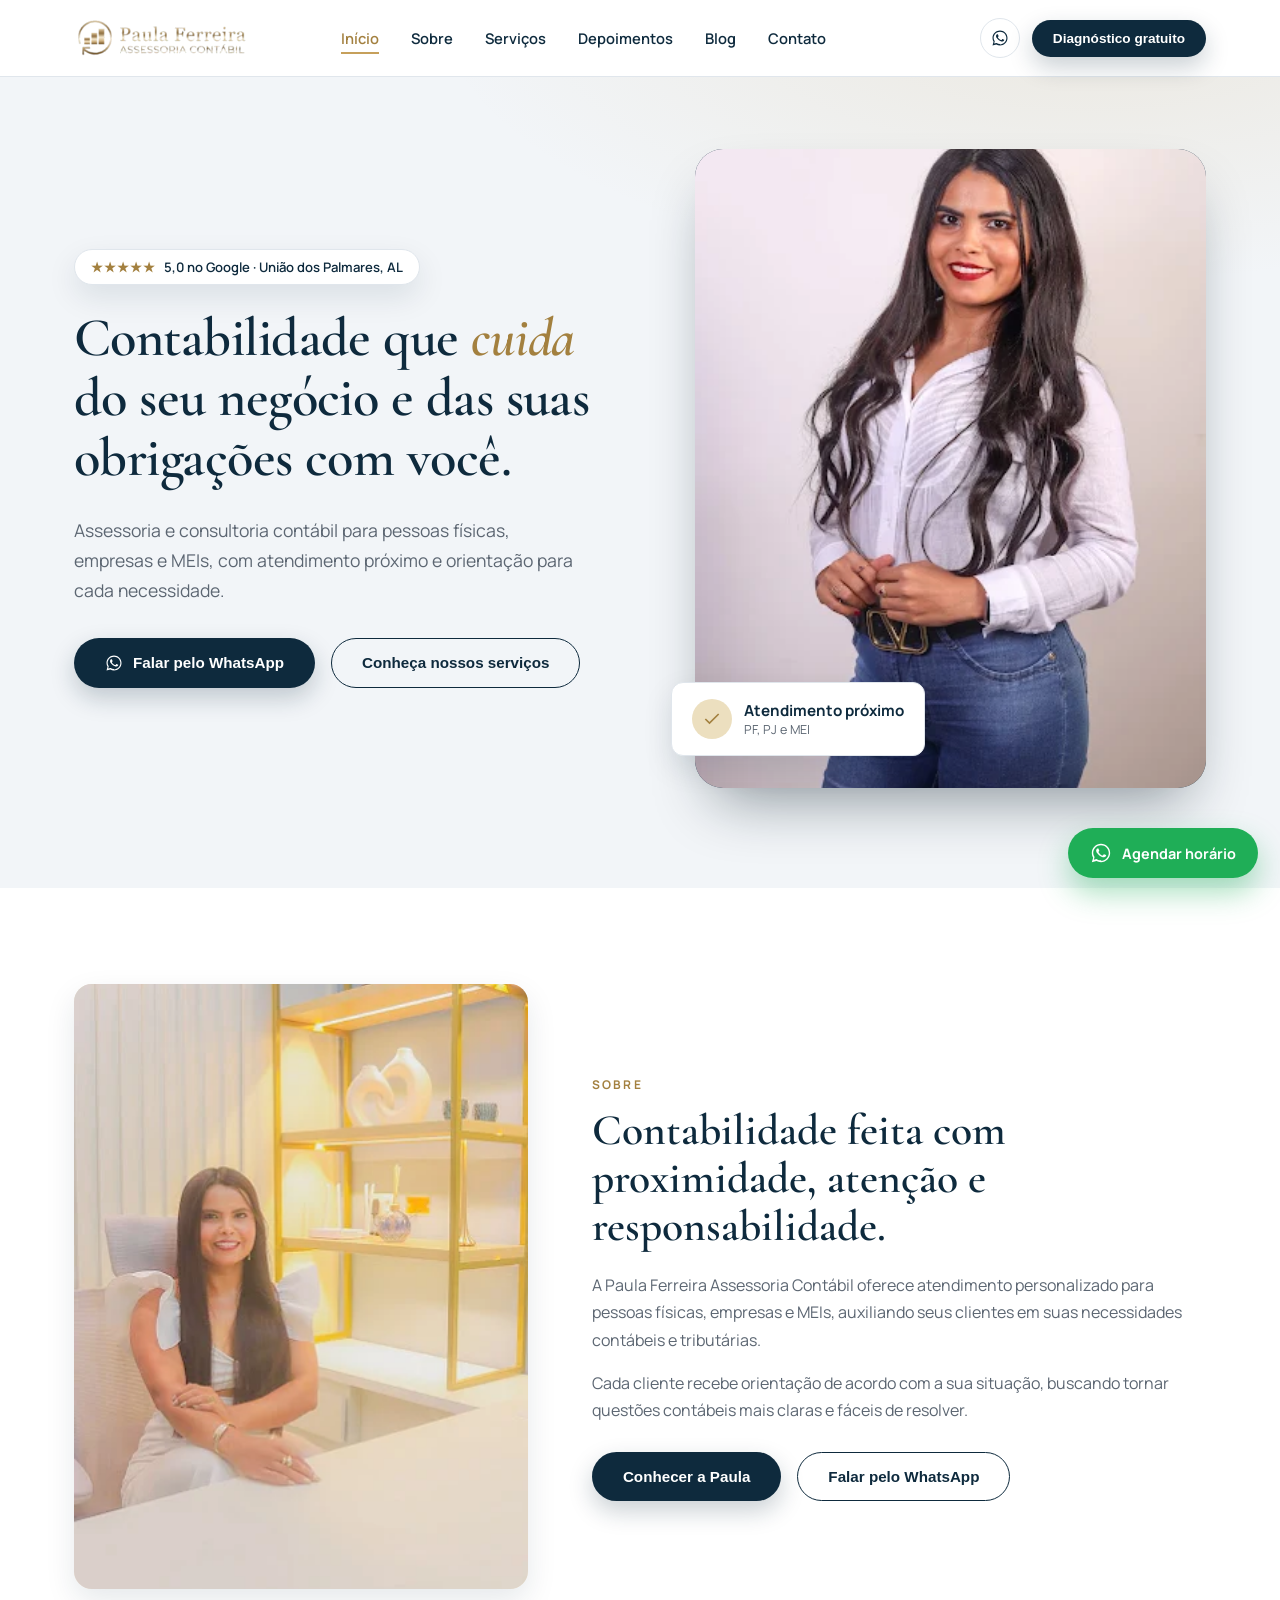
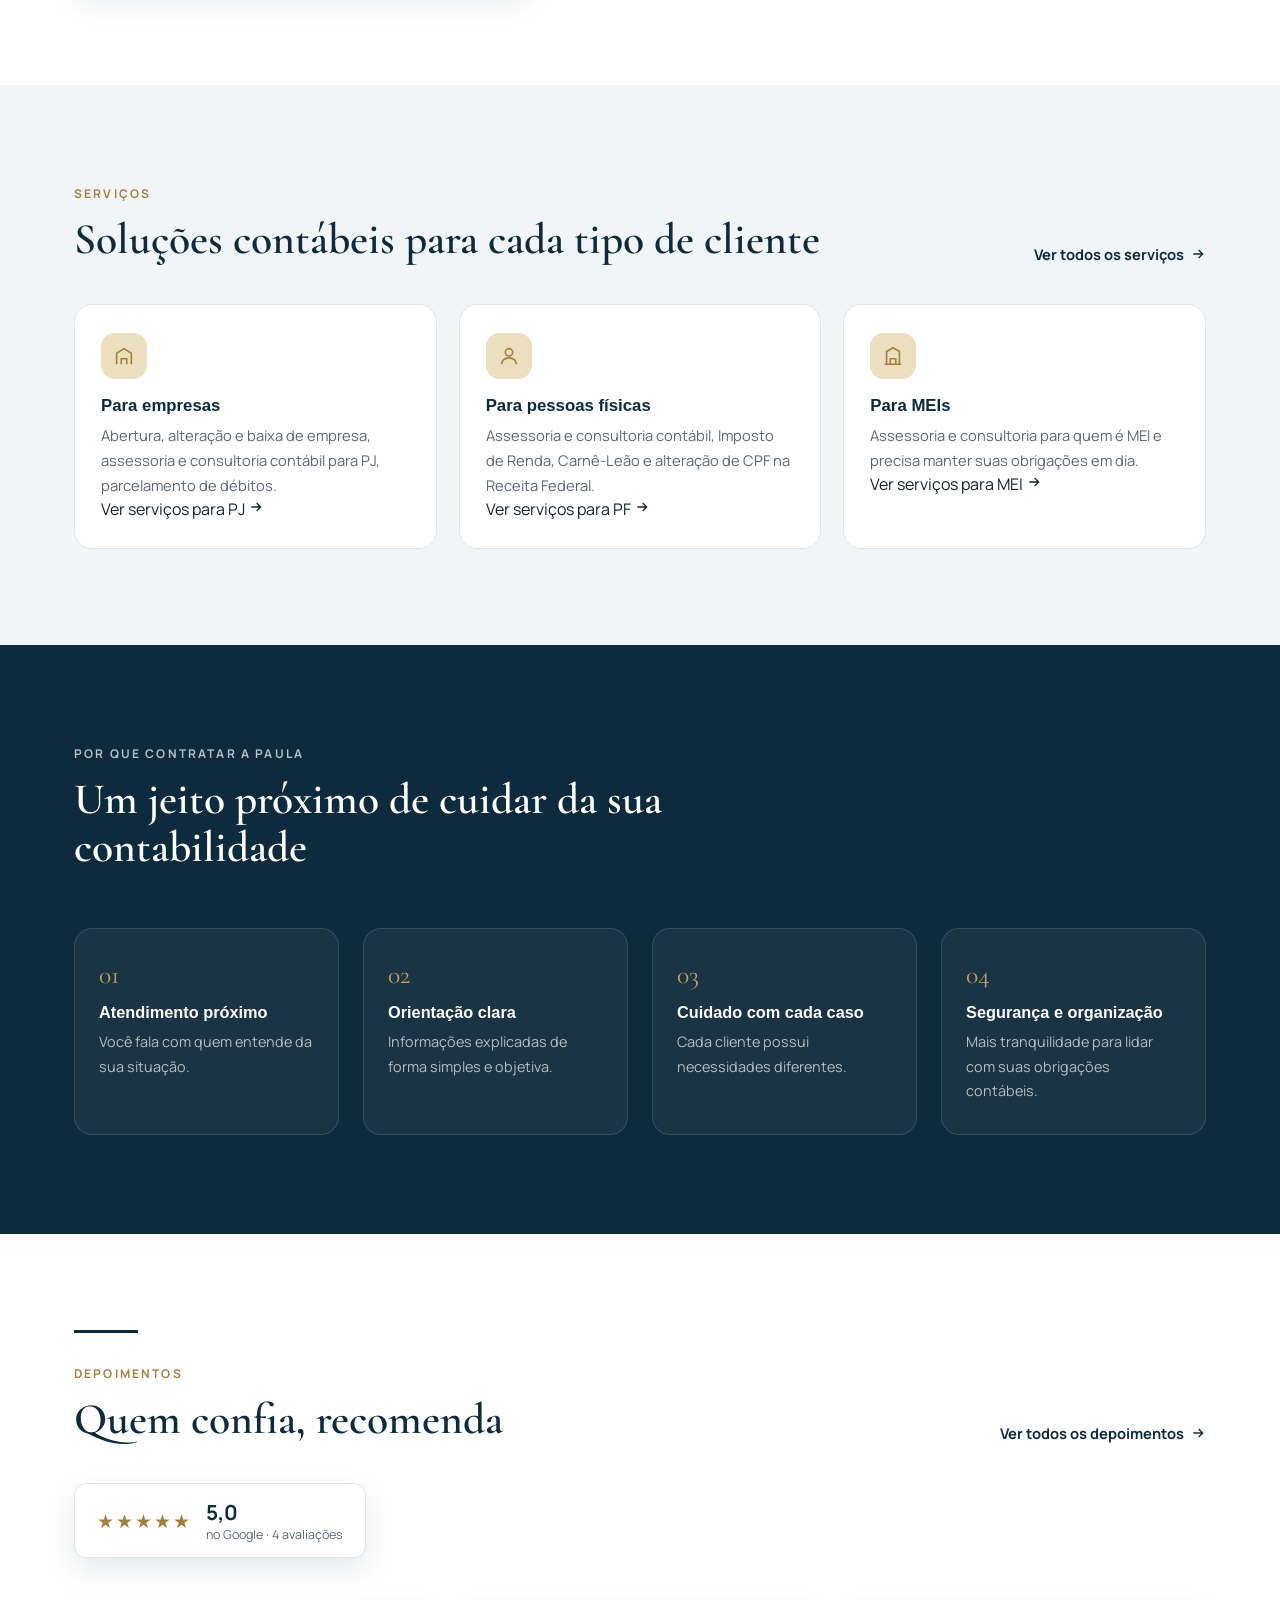
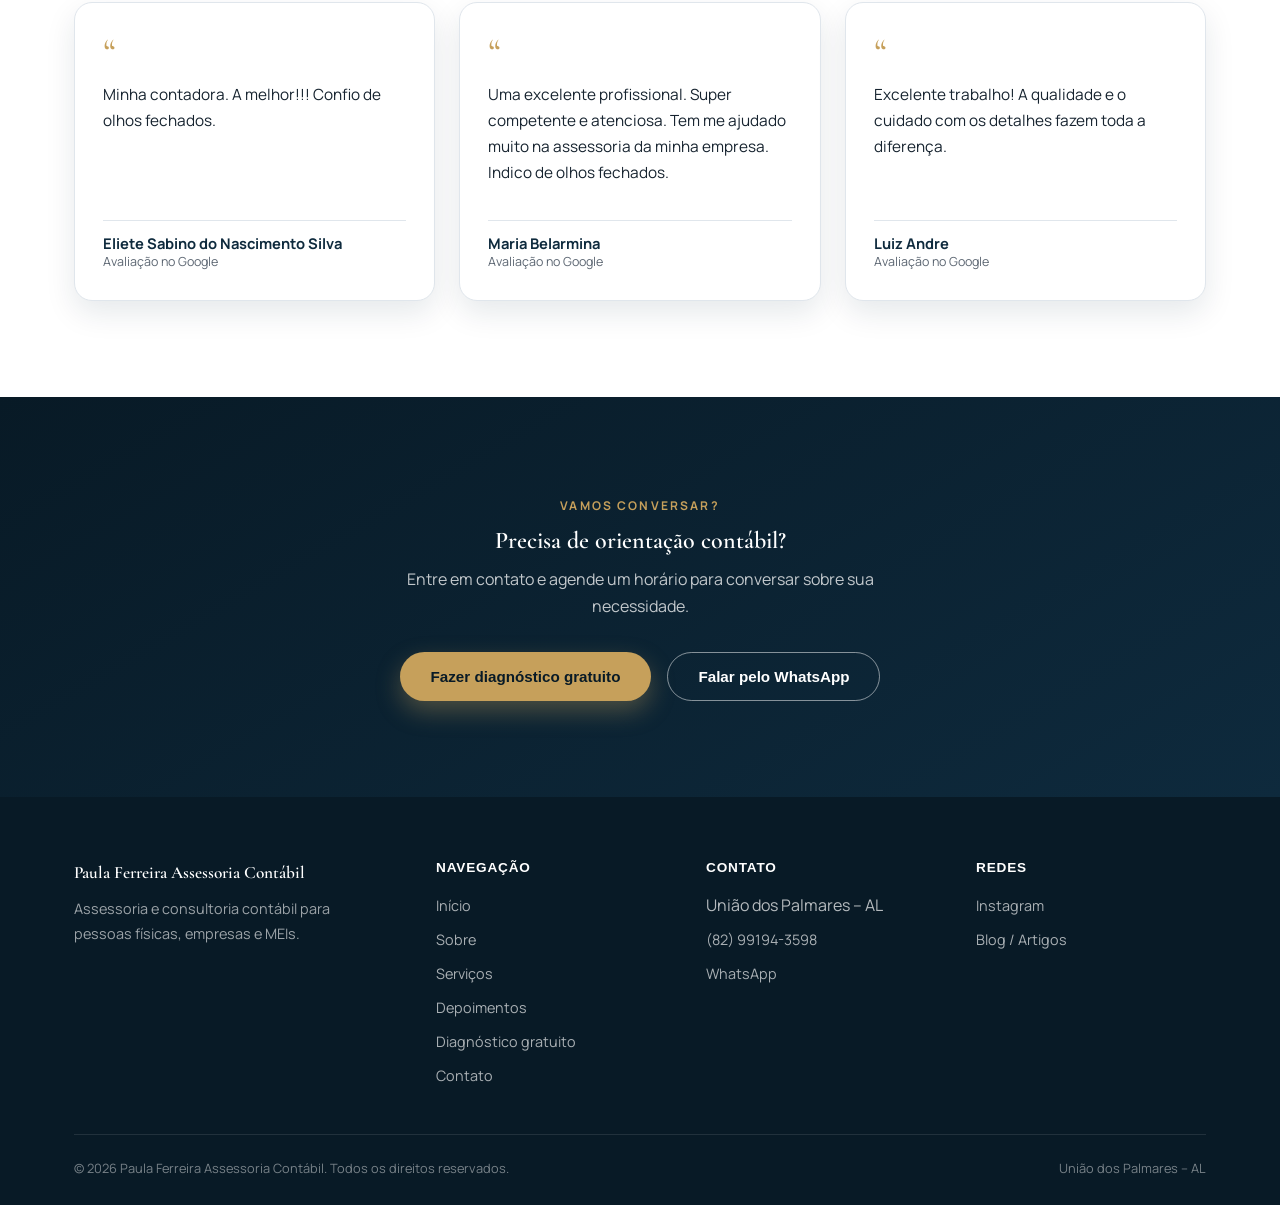
==== commit 36cc22db: "Redesign no estilo Nóbrega & Corrêa: paleta azul/dourado e diagnóstico gratuito - Remove o bege/crem" ====
--- a/index.html
+++ b/index.html
@@ -12,7 +12,7 @@
 <meta property="og:locale" content="pt_BR">
 <link rel="preconnect" href="https://fonts.googleapis.com">
 <link rel="preconnect" href="https://fonts.gstatic.com" crossorigin>
-<link href="https://fonts.googleapis.com/css2?family=Fraunces:wght@500;600;700&family=Inter:wght@400;500;600;700;800&display=swap" rel="stylesheet">
+<link href="https://fonts.googleapis.com/css2?family=Cormorant+Garamond:wght@500;600;700&family=Manrope:wght@400;500;600;700;800&display=swap" rel="stylesheet">
 <link rel="stylesheet" href="css/style.css">
 <script type="application/ld+json">
 {
@@ -57,12 +57,18 @@
       <li><a href="artigos.html">Blog</a></li>
       <li><a href="contato.html">Contato</a></li>
       <li>
-        <a href="https://wa.me/5582991943598?text=Ol%C3%A1%2C%20Paula!%20Vim%20pelo%20site%20e%20gostaria%20de%20agendar%20um%20atendimento." class="btn btn-gold btn-sm nav-mobile-cta">Agendar horário</a>
+        <a href="diagnostico.html" class="btn btn-primary btn-sm nav-mobile-cta">Diagnóstico gratuito</a>
+      </li>
+      <li>
+        <a href="https://wa.me/5582991943598?text=Ol%C3%A1%2C%20Paula!%20Vim%20pelo%20site%20e%20gostaria%20de%20agendar%20um%20atendimento." class="btn btn-outline btn-sm nav-mobile-cta" target="_blank" rel="noopener">Falar no WhatsApp</a>
       </li>
     </ul>
 
     <div class="nav-cta">
-      <a href="https://wa.me/5582991943598?text=Ol%C3%A1%2C%20Paula!%20Vim%20pelo%20site%20e%20gostaria%20de%20agendar%20um%20atendimento." class="btn btn-gold btn-sm">Agendar horário</a>
+      <a href="https://wa.me/5582991943598?text=Ol%C3%A1%2C%20Paula!%20Vim%20pelo%20site%20e%20gostaria%20de%20agendar%20um%20atendimento." class="icon-btn" target="_blank" rel="noopener" aria-label="WhatsApp">
+        <svg viewBox="0 0 24 24" fill="currentColor"><path d="M17.5 14.4c-.3-.1-1.7-.9-2-1-.3-.1-.5-.1-.6.1-.2.3-.7 1-.9 1.2-.2.2-.3.2-.6.1-.3-.1-1.3-.5-2.4-1.5-.9-.8-1.5-1.8-1.7-2.1-.2-.3 0-.5.1-.6.1-.1.3-.3.4-.5.1-.1.2-.3.3-.4.1-.2 0-.4 0-.5C10 9 9.6 8 9.4 7.5c-.2-.5-.4-.4-.6-.4h-.5c-.2 0-.5.1-.7.3-.2.3-.9.9-.9 2.1s1 2.5 1.1 2.6c.1.2 1.9 2.9 4.6 4 .6.3 1.1.4 1.5.5.6.2 1.2.2 1.6.1.5-.1 1.7-.7 1.9-1.3.2-.6.2-1.1.2-1.2-.1-.2-.3-.2-.6-.3z"/><path d="M12 2C6.5 2 2 6.5 2 12c0 1.8.5 3.6 1.4 5.1L2 22l5-1.3c1.5.8 3.2 1.3 5 1.3 5.5 0 10-4.5 10-10S17.5 2 12 2zm0 18c-1.6 0-3.2-.4-4.5-1.3l-.3-.2-3 .8.8-2.9-.2-.3C4 14.8 3.5 13.4 3.5 12c0-4.7 3.8-8.5 8.5-8.5s8.5 3.8 8.5 8.5-3.8 8.5-8.5 8.5z"/></svg>
+      </a>
+      <a href="diagnostico.html" class="btn btn-primary btn-sm">Diagnóstico gratuito</a>
     </div>
   </nav>
 </header>
@@ -240,26 +246,6 @@
   </div>
 </section>
 
-<!-- INSTAGRAM -->
-<section class="instagram">
-  <div class="container">
-    <div class="insta-head">
-      <div>
-        <span class="overline">Instagram</span>
-        <h2 class="section-title" style="margin-bottom:0;">Acompanhe nosso conteúdo</h2>
-        <p style="margin-top:14px; max-width:480px;">Informação contábil para ajudar você a tomar decisões com mais segurança.</p>
-      </div>
-      <a href="https://instagram.com/contadorapaulaferreira" target="_blank" rel="noopener" class="btn btn-outline">Seguir no Instagram</a>
-    </div>
-    <div class="insta-grid">
-      <div class="insta-tile"><svg viewBox="0 0 24 24" fill="none" stroke="currentColor" stroke-width="1.6"><rect x="3" y="3" width="18" height="18" rx="5"/><circle cx="12" cy="12" r="4"/><circle cx="17.5" cy="6.5" r="1"/></svg></div>
-      <div class="insta-tile"><svg viewBox="0 0 24 24" fill="none" stroke="currentColor" stroke-width="1.6"><rect x="3" y="3" width="18" height="18" rx="5"/><circle cx="12" cy="12" r="4"/><circle cx="17.5" cy="6.5" r="1"/></svg></div>
-      <div class="insta-tile"><svg viewBox="0 0 24 24" fill="none" stroke="currentColor" stroke-width="1.6"><rect x="3" y="3" width="18" height="18" rx="5"/><circle cx="12" cy="12" r="4"/><circle cx="17.5" cy="6.5" r="1"/></svg></div>
-      <div class="insta-tile"><svg viewBox="0 0 24 24" fill="none" stroke="currentColor" stroke-width="1.6"><rect x="3" y="3" width="18" height="18" rx="5"/><circle cx="12" cy="12" r="4"/><circle cx="17.5" cy="6.5" r="1"/></svg></div>
-    </div>
-  </div>
-</section>
-
 <!-- CTA FINAL -->
 <section class="cta-final">
   <div class="container">
@@ -267,8 +253,8 @@
     <h2>Precisa de orientação contábil?</h2>
     <p>Entre em contato e agende um horário para conversar sobre sua necessidade.</p>
     <div class="cta-actions">
-      <a href="https://wa.me/5582991943598?text=Ol%C3%A1%2C%20Paula!%20Quero%20agendar%20um%20atendimento." class="btn btn-gold">Agendar atendimento</a>
-      <a href="contato.html" class="btn btn-outline-light">Ver localização e contato</a>
+      <a href="diagnostico.html" class="btn btn-gold">Fazer diagnóstico gratuito</a>
+      <a href="https://wa.me/5582991943598?text=Ol%C3%A1%2C%20Paula!%20Quero%20agendar%20um%20atendimento." class="btn btn-outline-light">Falar pelo WhatsApp</a>
     </div>
   </div>
 </section>
@@ -287,6 +273,7 @@
           <li><a href="sobre.html">Sobre</a></li>
           <li><a href="servicos.html">Serviços</a></li>
           <li><a href="depoimentos.html">Depoimentos</a></li>
+          <li><a href="diagnostico.html">Diagnóstico gratuito</a></li>
           <li><a href="contato.html">Contato</a></li>
         </ul>
       </div>
@@ -301,7 +288,7 @@
       <div class="footer-col">
         <h4>Redes</h4>
         <ul>
-          <li><a href="https://instagram.com/contadorapaulaferreira" target="_blank" rel="noopener">Instagram</a></li>
+          <li><a href="https://www.instagram.com/contadorapaulaferreira/" target="_blank" rel="noopener">Instagram</a></li>
           <li><a href="artigos.html">Blog / Artigos</a></li>
         </ul>
       </div>
--- a/css/style.css
+++ b/css/style.css
@@ -8,13 +8,14 @@
   --navy-soft: #12374f;
   --gold: #c6a05b;
   --gold-dark: #a3803f;
-  --gold-light: #f0e2c4;
-  --cream: #faf7f1;
+  --gold-light: #ecdfbf;
+  --bg: #ffffff;
+  --bg-soft: #f2f5f8;
   --white: #ffffff;
-  --ink: #1c2126;
+  --ink: #16232f;
   --muted: #5c6672;
-  --line: #e7e1d4;
-  --shadow: 0 12px 30px rgba(14, 42, 61, 0.08);
+  --line: #e0e6ec;
+  --shadow: 0 12px 30px rgba(14, 42, 61, 0.10);
   --radius: 18px;
   --radius-sm: 12px;
   --maxw: 1180px;
@@ -24,9 +25,9 @@
 html{ scroll-behavior: smooth; }
 body{
   margin:0;
-  font-family: 'Inter', -apple-system, BlinkMacSystemFont, 'Segoe UI', sans-serif;
+  font-family: 'Manrope', -apple-system, BlinkMacSystemFont, 'Segoe UI', sans-serif;
   color: var(--ink);
-  background: var(--cream);
+  background: var(--bg);
   -webkit-font-smoothing: antialiased;
   overflow-x: hidden;
 }
@@ -34,10 +35,10 @@
 a{ color: inherit; text-decoration: none; }
 ul{ list-style:none; margin:0; padding:0; }
 h1,h2,h3,h4{
-  font-family: 'Fraunces', Georgia, serif;
+  font-family: 'Cormorant Garamond', Georgia, serif;
   color: var(--navy);
   margin: 0 0 .5em;
-  line-height: 1.12;
+  line-height: 1.1;
   font-weight: 600;
 }
 p{ margin:0 0 1em; color: var(--muted); line-height:1.7; }
@@ -92,7 +93,7 @@
 /* ---------- Header ---------- */
 .site-header{
   position: sticky; top:0; z-index: 500;
-  background: var(--cream);
+  background: var(--bg);
   border-bottom: 1px solid var(--line);
 }
 .nav{
@@ -103,7 +104,7 @@
 .brand{ display:flex; align-items:center; gap:12px; }
 .brand-logo{ height:44px; width:auto; display:block; }
 .brand-text{ line-height:1.15; }
-.brand-name{ font-family:'Fraunces',serif; font-weight:600; font-size:1.08rem; color:var(--navy); }
+.brand-name{ font-family:'Cormorant Garamond',serif; font-weight:600; font-size:1.08rem; color:var(--navy); }
 .brand-sub{ font-size:.65rem; letter-spacing:.12em; text-transform:uppercase; color: var(--gold-dark); font-weight:700; }
 
 .nav-links{ display:flex; align-items:center; gap:32px; }
@@ -124,7 +125,14 @@
 .section-link{ font-weight:700; font-size:.92rem; color: var(--navy); display:inline-flex; align-items:center; gap:6px; white-space:nowrap; }
 .section-link svg{ width:16px; height:16px; transition: transform .2s ease; }
 .section-link:hover svg{ transform: translateX(3px); }
-.nav-cta{ display:flex; align-items:center; gap:14px; }
+.nav-cta{ display:flex; align-items:center; gap:12px; }
+.icon-btn{
+  width:40px; height:40px; border-radius:50%; border:1.5px solid var(--line);
+  display:flex; align-items:center; justify-content:center; color: var(--navy);
+  transition: border-color .2s ease, background .2s ease, color .2s ease; flex-shrink:0;
+}
+.icon-btn:hover{ border-color: var(--navy); background: var(--navy); color:#fff; }
+.icon-btn svg{ width:18px; height:18px; }
 .nav-links .nav-mobile-cta{ display:none; }
 .nav-toggle{
   display:none; background:none; border:none; cursor:pointer; padding:6px;
@@ -136,7 +144,7 @@
   padding: 72px 0 100px;
   background:
     radial-gradient(1100px 480px at 85% -10%, rgba(198,160,91,.16), transparent 60%),
-    var(--cream);
+    var(--bg-soft);
   position:relative;
   overflow:hidden;
 }
@@ -205,7 +213,7 @@
 .about-list svg{ width:22px; height:22px; color: var(--gold-dark); flex-shrink:0; margin-top:2px; }
 
 /* ---------- Services ---------- */
-.services{ background: var(--cream); }
+.services{ background: var(--bg-soft); }
 .service-tabs{ display:flex; gap:12px; margin-bottom: 40px; flex-wrap:wrap; }
 .tab-btn{
   padding: 11px 22px; border-radius: 999px; border:1.5px solid var(--line);
@@ -241,12 +249,12 @@
   transition: background .25s ease, transform .25s ease;
 }
 .diff-card:hover{ background: rgba(255,255,255,.09); transform: translateY(-4px); }
-.diff-card .num{ font-family:'Fraunces',serif; font-size:1.6rem; color: var(--gold); margin-bottom:14px; }
+.diff-card .num{ font-family:'Cormorant Garamond',serif; font-size:1.6rem; color: var(--gold); margin-bottom:14px; }
 .diff-card h3{ color:#fff; font-family:'Inter',sans-serif; font-size:1.02rem; font-weight:700; margin-bottom:8px; }
 .diff-card p{ color: rgba(255,255,255,.68); font-size:.9rem; margin:0; }
 
 /* ---------- Testimonials ---------- */
-.testimonials{ background: var(--cream); border-top: 3px solid var(--navy); }
+.testimonials{ background: var(--bg); border-top: 3px solid var(--navy); }
 .rating-row{
   display:flex; align-items:center; gap:18px; margin-bottom: 44px; flex-wrap:wrap;
 }
@@ -263,7 +271,7 @@
   background: var(--white); border:1px solid var(--line); border-radius: var(--radius);
   padding: 30px 28px; box-shadow: var(--shadow); display:flex; flex-direction:column;
 }
-.testi-card .quote-mark{ color: var(--gold); font-family:'Fraunces',serif; font-size:2.4rem; line-height:1; margin-bottom:10px; }
+.testi-card .quote-mark{ color: var(--gold); font-family:'Cormorant Garamond',serif; font-size:2.4rem; line-height:1; margin-bottom:10px; }
 .testi-card p{ color: var(--ink); font-size:.96rem; flex:1; }
 .testi-card .divider{ border:0; border-top:1px solid var(--line); margin: 18px 0 12px; }
 .testi-card .author{ font-weight:700; color: var(--navy); font-size:.92rem; }
@@ -286,7 +294,7 @@
 .insta-tile svg{ width:30px; height:30px; color: rgba(255,255,255,.85); }
 
 /* ---------- Location ---------- */
-.location{ background: var(--cream); }
+.location{ background: var(--bg-soft); }
 .loc-grid{ display:grid; grid-template-columns: 1fr 1fr; gap: 48px; align-items:stretch; }
 .loc-info{ display:flex; flex-direction:column; justify-content:center; }
 .loc-list{ display:flex; flex-direction:column; gap:18px; margin: 24px 0 32px; }
@@ -391,10 +399,69 @@
   background: var(--gold-light); border-radius: var(--radius-sm);
   padding: 18px 22px; font-size:.85rem; color: var(--navy); margin: 40px 0 0;
 }
+/* ---------- Diagnóstico (formulário em etapas) ---------- */
+.diag-grid{ display:grid; grid-template-columns: 1fr 1.3fr; gap: 56px; align-items:start; }
+.diag-side{ position:sticky; top:110px; }
+.diag-side .note{ margin-top:24px; display:flex; gap:10px; align-items:flex-start; font-size:.9rem; color: var(--ink); }
+.diag-side .note svg{ width:20px; height:20px; color: var(--gold-dark); flex-shrink:0; margin-top:2px; }
+.diag-side .small{ margin-top:16px; font-size:.78rem; color: var(--muted); }
+.diag-card{
+  background: var(--white); border:1px solid var(--line); border-radius: var(--radius);
+  box-shadow: var(--shadow); padding: 32px 30px;
+}
+.diag-progress-row{ display:flex; justify-content:space-between; align-items:center; font-size:.88rem; }
+.diag-progress-row strong{ color: var(--navy); }
+.diag-progress-row span.step-label{ color: var(--muted); }
+.diag-bar{ margin-top:12px; height:4px; width:100%; background: var(--line); border-radius:4px; overflow:hidden; }
+.diag-bar-fill{ height:100%; background: var(--navy); transition: width .4s ease; width:25%; }
+.diag-step{ display:none; animation: fadeUp .35s ease; }
+.diag-step.active{ display:block; }
+.diag-step h2{ margin-top:28px; font-size:1.5rem; }
+.diag-step .hint{ font-size:.85rem; color: var(--muted); margin-top:4px; margin-bottom:0; }
+.diag-fieldset{ margin-top:24px; }
+.diag-fieldset legend{ font-size:.9rem; font-weight:700; color: var(--navy); margin-bottom:10px; }
+.diag-options{ display:flex; flex-wrap:wrap; gap:10px; }
+.diag-options.stacked{ flex-direction:column; }
+.diag-option{
+  display:flex; align-items:center; gap:10px;
+  border:1.5px solid var(--line); border-radius: var(--radius-sm);
+  padding: 12px 16px; font-size:.9rem; text-align:left;
+  background: var(--white); cursor:pointer; transition: border-color .2s ease, background .2s ease;
+}
+.diag-option:hover{ border-color: var(--navy); }
+.diag-option.selected{ border-color: var(--navy); background: var(--bg-soft); font-weight:600; }
+.diag-option .dot{
+  width:16px; height:16px; border-radius:50%; border:2px solid var(--line); flex-shrink:0;
+}
+.diag-option.selected .dot{ border-color: var(--navy); background: var(--navy); box-shadow: inset 0 0 0 2px var(--white); }
+.diag-option .box{
+  width:18px; height:18px; border-radius:5px; border:2px solid var(--line); flex-shrink:0;
+  display:flex; align-items:center; justify-content:center;
+}
+.diag-option.selected .box{ border-color: var(--navy); background: var(--navy); color:#fff; }
+.diag-option .box svg{ width:12px; height:12px; display:none; }
+.diag-option.selected .box svg{ display:block; }
+.diag-inputs{ margin-top:22px; display:grid; grid-template-columns: 1fr 1fr; gap:16px; }
+.diag-field{ display:flex; flex-direction:column; gap:6px; font-size:.88rem; }
+.diag-field label{ font-weight:700; color: var(--navy); }
+.diag-field input{
+  border:1.5px solid var(--line); border-radius: var(--radius-sm); padding: 12px 14px;
+  font-size:.9rem; font-family: inherit; outline:none; transition: border-color .2s ease;
+}
+.diag-field input:focus{ border-color: var(--gold); }
+.diag-field .error{ color:#b3392c; font-size:.78rem; }
+.diag-summary{ margin-top:22px; background: var(--bg-soft); border-radius: var(--radius-sm); padding:16px 18px; font-size:.88rem; }
+.diag-summary strong{ color: var(--navy); display:block; margin-bottom:4px; }
+.diag-nav{ margin-top:32px; display:flex; justify-content:space-between; align-items:center; }
+.diag-back{ font-size:.9rem; font-weight:700; color: var(--navy); display:inline-flex; align-items:center; gap:6px; background:none; border:none; cursor:pointer; padding:0; }
+.diag-back[disabled]{ visibility:hidden; }
+.diag-error-msg{ margin-top:14px; font-size:.85rem; color:#b3392c; display:none; }
+.diag-error-msg.show{ display:block; }
 
 /* ---------- Responsive ---------- */
 @media (max-width: 980px){
-  .hero-grid, .about-grid, .loc-grid{ grid-template-columns: 1fr; }
+  .hero-grid, .about-grid, .loc-grid, .diag-grid{ grid-template-columns: 1fr; }
+  .diag-side{ position:static; }
   .hero-media{ order:-1; max-width: 380px; margin: 0 auto; }
   .service-grid{ grid-template-columns: repeat(2,1fr); }
   .diff-grid{ grid-template-columns: repeat(2,1fr); }
@@ -406,7 +473,7 @@
 @media (max-width: 720px){
   .nav-links{
     position:fixed; top:73px; left:0; right:0; bottom:0;
-    background: var(--cream); flex-direction:column; align-items:flex-start;
+    background: var(--bg); flex-direction:column; align-items:flex-start;
     padding: 32px 24px; gap: 22px; transform: translateX(100%);
     transition: transform .3s ease; overflow-y:auto;
   }
@@ -421,4 +488,6 @@
   .hero-float-card{ left: 12px; }
   .wa-float span{ display:none; }
   .wa-float{ padding: 14px; }
-}
+  .diag-inputs{ grid-template-columns: 1fr; }
+  .diag-card{ padding: 26px 20px; }
+}
